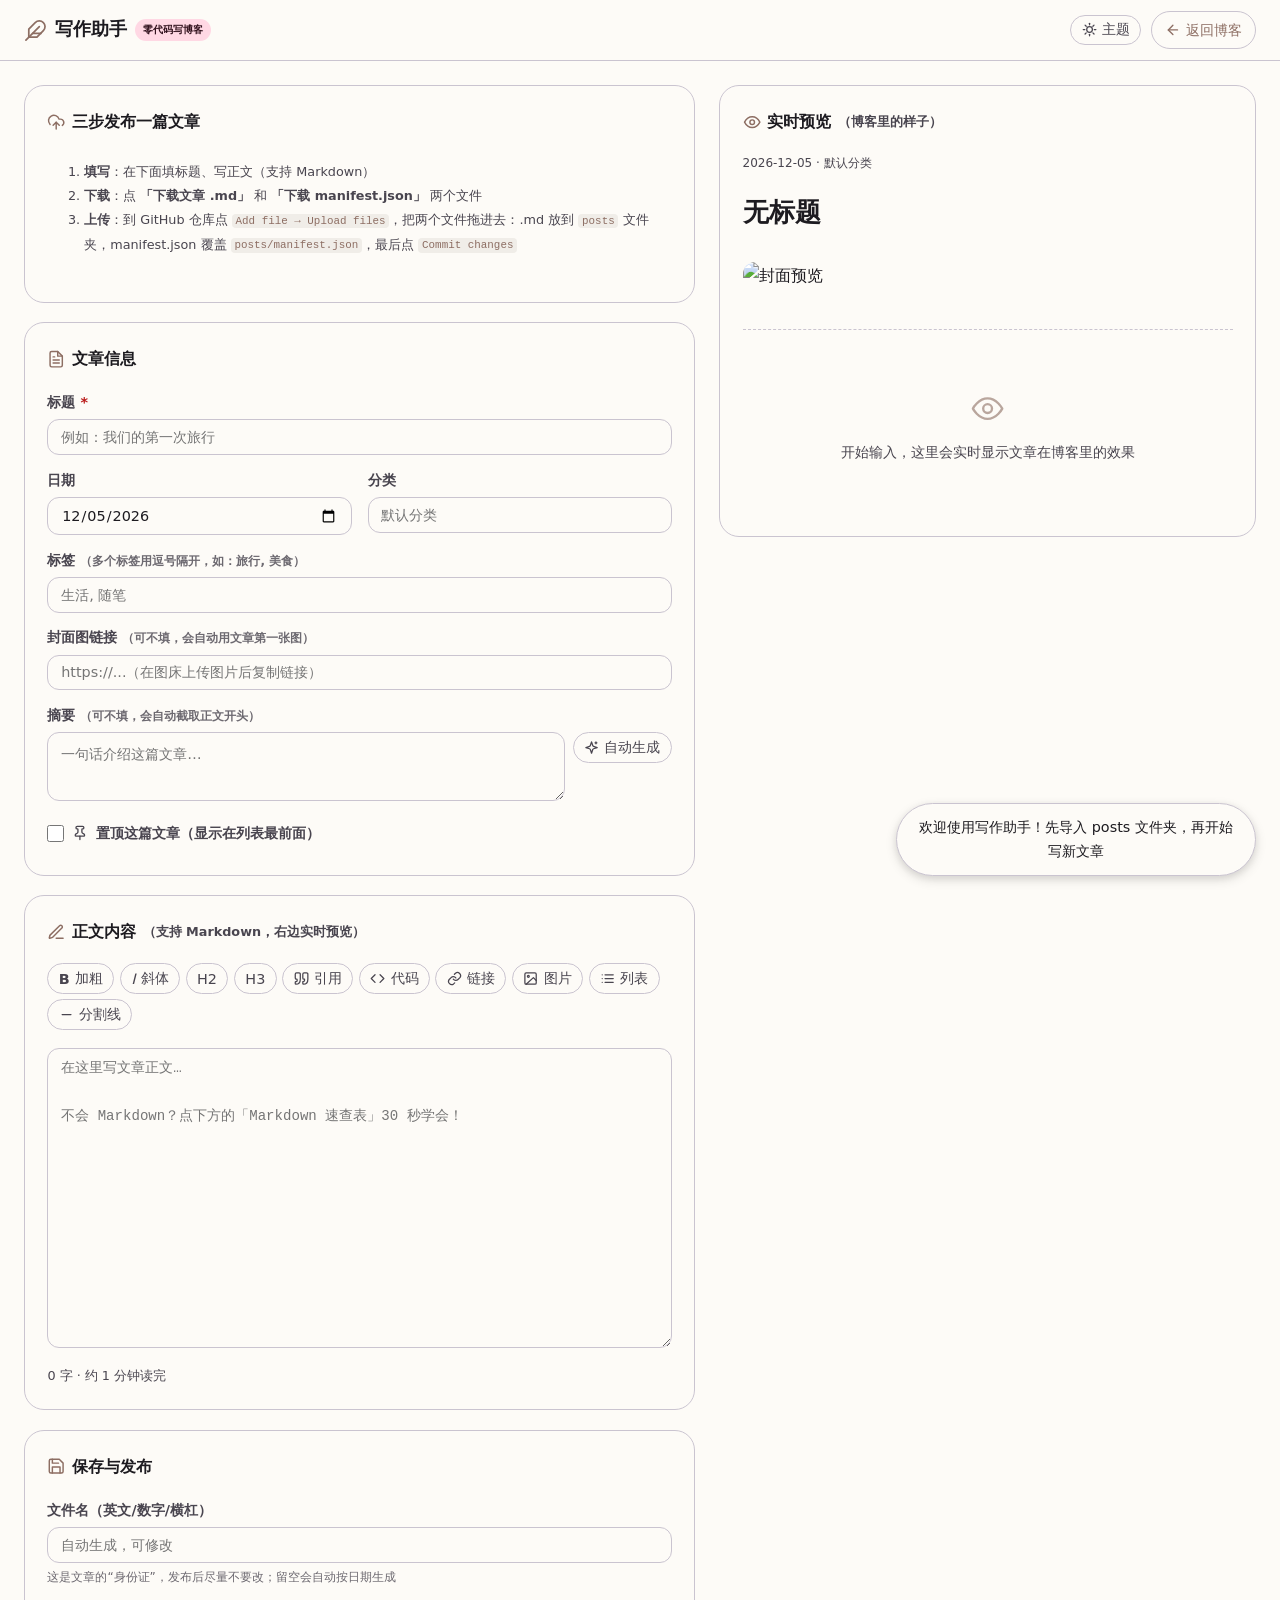
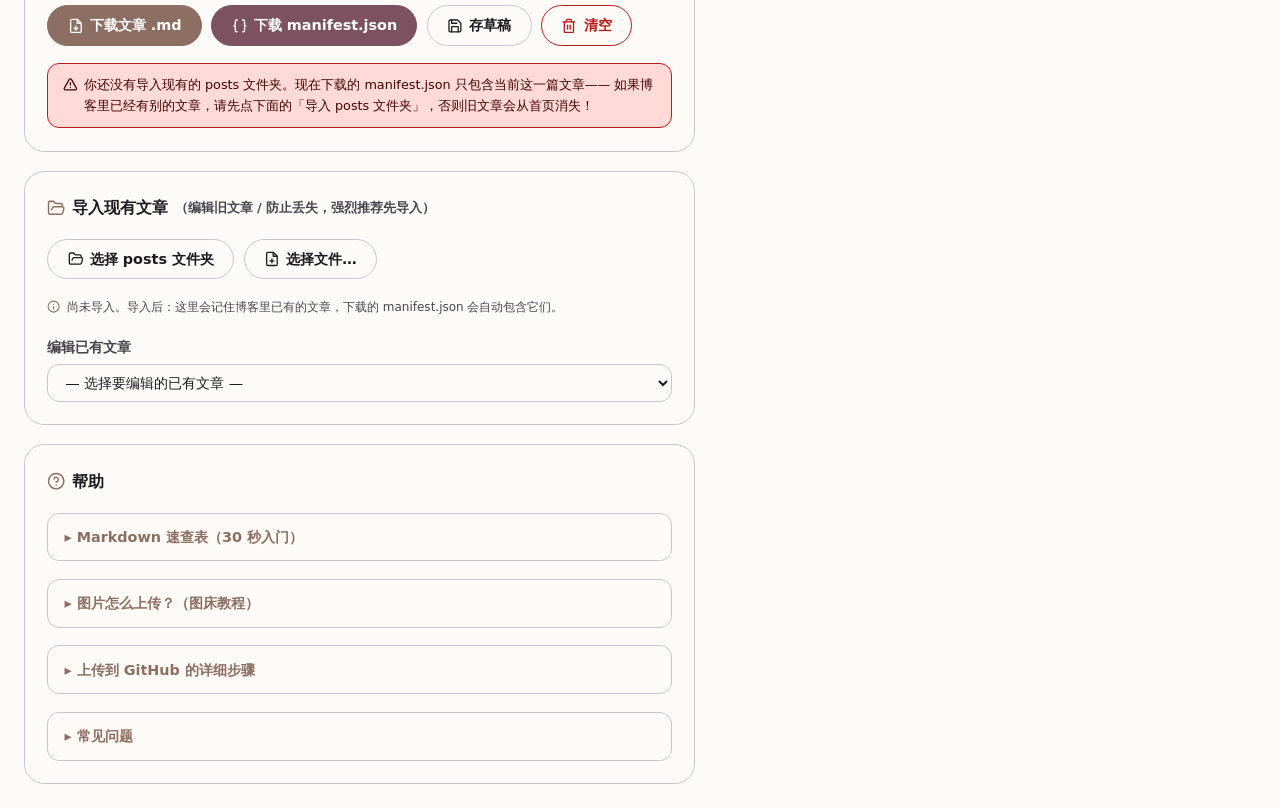
==== editor.html @ f4cc2157 "Revert "Claymorphism UI refactor (黏土拟物风)"" ====
<!DOCTYPE html>
<html lang="zh-CN" data-theme="light">
<head>
    <meta charset="UTF-8">
    <meta name="viewport" content="width=device-width, initial-scale=1.0">
    <title>写作助手 - 让写文章像填表格一样简单</title>
    <meta name="robots" content="noindex">
    <meta name="theme-color" content="#FDFBF7">
    <script>
        // 防止主题闪烁（FOUC）：与 index.html 相同的内联脚本。
        // editor.js 在 DOMContentLoaded 之后才恢复主题，没有这段会先闪一帧亮色。
        // 键名与 assets/js/ui/theme.js、editor.js 使用的 blog-theme 保持一致。
        (function () {
            try {
                var saved = localStorage.getItem('blog-theme');
                var dark = saved === 'dark' ||
                    (saved !== 'light' && window.matchMedia('(prefers-color-scheme: dark)').matches);
                if (dark) {
                    document.documentElement.setAttribute('data-theme', 'dark');
                    var meta = document.querySelector('meta[name="theme-color"]');
                    if (meta) meta.setAttribute('content', '#141218');
                }
            } catch (e) { /* localStorage 不可用时按默认亮色 */ }
        })();
    </script>
    <link rel="stylesheet" href="assets/css/tokens.css">
    <link rel="stylesheet" href="assets/css/base.css">
    <link rel="stylesheet" href="assets/css/editor.css">
</head>
<body>
    <!-- 顶栏 -->
    <header class="editor-header">
        <div class="editor-header-inner">
            <div class="editor-brand">
                <svg class="icon" data-icon="feather"></svg>
                <span>写作助手</span>
                <span class="badge">零代码写博客</span>
            </div>
            <div class="editor-header-actions">
                <button class="md-btn theme-btn" id="themeToggle" type="button" title="切换亮色/暗色主题"
                    aria-label="切换亮色/暗色主题">
                    <svg class="icon sun-icon" data-icon="sun"></svg>
                    <svg class="icon moon-icon" data-icon="moon"></svg>
                    <span>主题</span>
                </button>
                <a class="editor-back-link" href="index.html">
                    <svg class="icon" data-icon="arrow-left"></svg><span>返回博客</span>
                </a>
            </div>
        </div>
    </header>

    <main class="editor-main">
        <!-- 左栏：编辑表单 -->
        <div class="editor-panel-col">
            <!-- 发布三步走 -->
            <div class="editor-panel">
                <div class="panel-title">
                    <svg class="icon" data-icon="upload-cloud"></svg><span>三步发布一篇文章</span>
                </div>
                <div class="help-body">
                    <ol>
                        <li><b>填写</b>：在下面填标题、写正文（支持 Markdown）</li>
                        <li><b>下载</b>：点 <b>「下载文章 .md」</b> 和 <b>「下载 manifest.json」</b> 两个文件</li>
                        <li><b>上传</b>：到 GitHub 仓库点 <code>Add file → Upload files</code>，把两个文件拖进去：.md 放到 <code>posts</code> 文件夹，manifest.json 覆盖 <code>posts/manifest.json</code>，最后点 <code>Commit changes</code></li>
                    </ol>
                </div>
            </div>

            <!-- 基本信息 -->
            <div class="editor-panel">
                <div class="panel-title">
                    <svg class="icon" data-icon="file-text"></svg><span>文章信息</span>
                </div>
                <div class="form-grid">
                    <div class="form-field full">
                        <label for="fTitle">标题 <span class="req">*</span></label>
                        <input class="form-input" id="fTitle" type="text" placeholder="例如：我们的第一次旅行" maxlength="100">
                    </div>
                    <div class="form-field">
                        <label for="fDate">日期</label>
                        <input class="form-input" id="fDate" type="date">
                    </div>
                    <div class="form-field">
                        <label for="fCategory">分类</label>
                        <input class="form-input" id="fCategory" type="text" placeholder="默认分类" maxlength="30">
                    </div>
                    <div class="form-field full">
                        <label for="fTags">标签 <span class="tip">（多个标签用逗号隔开，如：旅行, 美食）</span></label>
                        <input class="form-input" id="fTags" type="text" placeholder="生活, 随笔" maxlength="120">
                    </div>
                    <div class="form-field full">
                        <label for="fCover">封面图链接 <span class="tip">（可不填，会自动用文章第一张图）</span></label>
                        <input class="form-input" id="fCover" type="url" placeholder="https://...（在图床上传图片后复制链接）">
                    </div>
                    <div class="form-field full">
                        <label for="fSummary">摘要 <span class="tip">（可不填，会自动截取正文开头）</span></label>
                        <div style="display:flex;gap:0.5rem;">
                            <textarea class="form-textarea" id="fSummary" rows="2" maxlength="200" placeholder="一句话介绍这篇文章…"></textarea>
                            <button class="md-btn" id="btnGenSummary" type="button" style="align-self:flex-start;white-space:nowrap;">
                                <svg class="icon" data-icon="sparkles"></svg><span>自动生成</span>
                            </button>
                        </div>
                    </div>
                    <div class="form-field full">
                        <label class="form-check">
                            <input type="checkbox" id="fSticky">
                            <svg class="icon" data-icon="pin"></svg>
                            <span>置顶这篇文章（显示在列表最前面）</span>
                        </label>
                    </div>
                </div>
            </div>

            <!-- 正文 -->
            <div class="editor-panel">
                <div class="panel-title">
                    <svg class="icon" data-icon="pen"></svg><span>正文内容</span>
                    <span class="panel-hint">（支持 Markdown，右边实时预览）</span>
                </div>
                <div class="md-toolbar" id="mdToolbar">
                    <button class="md-btn" data-md="bold" type="button" title="加粗"><b>B</b><span>加粗</span></button>
                    <button class="md-btn" data-md="italic" type="button" title="斜体"><i>I</i><span>斜体</span></button>
                    <button class="md-btn" data-md="h2" type="button" title="大标题"><span>H2</span></button>
                    <button class="md-btn" data-md="h3" type="button" title="小标题"><span>H3</span></button>
                    <button class="md-btn" data-md="quote" type="button" title="引用"><svg class="icon" data-icon="quote"></svg><span>引用</span></button>
                    <button class="md-btn" data-md="code" type="button" title="代码块"><svg class="icon" data-icon="code"></svg><span>代码</span></button>
                    <button class="md-btn" data-md="link" type="button" title="插入链接"><svg class="icon" data-icon="link"></svg><span>链接</span></button>
                    <button class="md-btn" data-md="image" type="button" title="插入图片"><svg class="icon" data-icon="image"></svg><span>图片</span></button>
                    <button class="md-btn" data-md="list" type="button" title="列表"><svg class="icon" data-icon="list"></svg><span>列表</span></button>
                    <button class="md-btn" data-md="hr" type="button" title="分割线"><svg class="icon" data-icon="minus"></svg><span>分割线</span></button>
                </div>
                <textarea class="form-textarea content" id="fContent" placeholder="在这里写文章正文…&#10;&#10;不会 Markdown？点下方的「Markdown 速查表」30 秒学会！"></textarea>
                <div class="panel-hint" id="wordCount">0 字 · 约 1 分钟读完</div>
            </div>

            <!-- 文件名与下载 -->
            <div class="editor-panel">
                <div class="panel-title">
                    <svg class="icon" data-icon="save"></svg><span>保存与发布</span>
                </div>
                <div class="form-field">
                    <label for="fSlug">文件名（英文/数字/横杠）</label>
                    <input class="form-input" id="fSlug" type="text" placeholder="自动生成，可修改">
                    <span class="tip">这是文章的“身份证”，发布后尽量不要改；留空会自动按日期生成</span>
                </div>
                <div class="editor-actions">
                    <button class="btn btn-primary" id="btnDownloadMd" type="button">
                        <svg class="icon" data-icon="file-down"></svg><span>下载文章 .md</span>
                    </button>
                    <button class="btn btn-tertiary" id="btnDownloadManifest" type="button">
                        <svg class="icon" data-icon="braces"></svg><span>下载 manifest.json</span>
                    </button>
                    <button class="btn" id="btnSaveDraft" type="button">
                        <svg class="icon" data-icon="save"></svg><span>存草稿</span>
                    </button>
                    <button class="btn btn-danger-ghost" id="btnClear" type="button">
                        <svg class="icon" data-icon="trash"></svg><span>清空</span>
                    </button>
                </div>
                <div class="warn-banner" id="manifestWarn">
                    <svg class="icon" data-icon="alert-triangle"></svg>
                    <span>你还没有导入现有的 posts 文件夹。现在下载的 manifest.json 只包含当前这一篇文章——
                        如果博客里已经有别的文章，请先点下面的「导入 posts 文件夹」，否则旧文章会从首页消失！</span>
                </div>
            </div>

            <!-- 导入现有文章 -->
            <div class="editor-panel">
                <div class="panel-title">
                    <svg class="icon" data-icon="folder-open"></svg><span>导入现有文章</span>
                    <span class="panel-hint">（编辑旧文章 / 防止丢失，强烈推荐先导入）</span>
                </div>
                <div class="import-row">
                    <button class="btn" id="btnImportDir" type="button">
                        <svg class="icon" data-icon="folder-open"></svg><span>选择 posts 文件夹</span>
                    </button>
                    <button class="btn" id="btnImportFiles" type="button">
                        <svg class="icon" data-icon="file-plus"></svg><span>选择文件…</span>
                    </button>
                    <input type="file" id="importDirInput" webkitdirectory multiple hidden>
                    <input type="file" id="importFilesInput" accept=".md,.markdown,.json" multiple hidden>
                </div>
                <div class="import-note" id="importNote">
                    <svg class="icon" data-icon="info"></svg>
                    <span>尚未导入。导入后：这里会记住博客里已有的文章，下载的 manifest.json 会自动包含它们。</span>
                </div>
                <div class="form-field">
                    <label for="existingSelect">编辑已有文章</label>
                    <select class="form-input" id="existingSelect">
                        <option value="">（还没有导入任何文章）</option>
                    </select>
                </div>
            </div>

            <!-- 帮助 -->
            <div class="editor-panel">
                <div class="panel-title">
                    <svg class="icon" data-icon="help-circle"></svg><span>帮助</span>
                </div>
                <details class="help-details">
                    <summary>Markdown 速查表（30 秒入门）</summary>
                    <div class="help-body">
                        <table class="help-table">
                            <tr><th>想要的效果</th><th>就这样写</th></tr>
                            <tr><td><b>加粗</b></td><td><code>**重要的话**</code></td></tr>
                            <tr><td><i>斜体</i></td><td><code>*轻轻的话*</code></td></tr>
                            <tr><td>大标题</td><td><code>## 标题文字</code>（## 后面有空格）</td></tr>
                            <tr><td>小标题</td><td><code>### 小标题文字</code></td></tr>
                            <tr><td>引用/名言</td><td><code>&gt; 引用的文字</code></td></tr>
                            <tr><td>插入图片</td><td><code>![图片描述](图片链接)</code></td></tr>
                            <tr><td>插入链接</td><td><code>[链接文字](网址)</code></td></tr>
                            <tr><td>列表</td><td>每行开头写 <code>- 内容</code></td></tr>
                            <tr><td>分割线</td><td>单独一行写 <code>---</code></td></tr>
                            <tr><td>空一行</td><td>段落之间要空一行，才会分段</td></tr>
                        </table>
                        <p class="help-tip"><svg class="icon" data-icon="info"></svg><span>也可以直接点正文上方的工具栏按钮，自动帮你写好格式。</span></p>
                    </div>
                </details>
                <details class="help-details">
                    <summary>图片怎么上传？（图床教程）</summary>
                    <div class="help-body">
                        <ol>
                            <li>打开免费图床 <a href="https://imgbb.com" target="_blank" rel="noopener">imgbb.com</a>（本博客示例图片就在用）</li>
                            <li>把手机/电脑里的照片拖上去上传</li>
                            <li>上传后点「直接链接 / Direct link」，复制得到的网址</li>
                            <li>在正文里点工具栏「图片」，粘贴这个网址即可</li>
                        </ol>
                        <p class="help-tip"><svg class="icon" data-icon="info"></svg><span>封面图链接同理，粘贴到上方「封面图链接」输入框。</span></p>
                    </div>
                </details>
                <details class="help-details">
                    <summary>上传到 GitHub 的详细步骤</summary>
                    <div class="help-body">
                        <ol>
                            <li>下载好 <code>你的文件名.md</code> 和 <code>manifest.json</code> 两个文件</li>
                            <li>打开你的 GitHub 博客仓库页面</li>
                            <li>点右上角 <code>Add file → Upload files</code></li>
                            <li>把两个文件拖到上传区（.md 和 manifest.json 都要传）</li>
                            <li><b>注意</b>：如果页面上传的是 .md 文件，它会被放到仓库根目录——传完后把文件名输入框里的路径改成 <code>posts/你的文件名.md</code>；manifest.json 改成 <code>posts/manifest.json</code></li>
                            <li>拉到最下面点绿色的 <code>Commit changes</code> 按钮</li>
                            <li>等 1 分钟刷新博客，新文章就出现啦</li>
                        </ol>
                        <p class="help-tip"><svg class="icon" data-icon="info"></svg><span>更省事的办法：用 GitHub 桌面版 / 网页端进入 posts 文件夹后再点 Upload files，就不用改路径。</span></p>
                    </div>
                </details>
                <details class="help-details">
                    <summary>常见问题</summary>
                    <div class="help-body">
                        <ul>
                            <li><b>文章没出现在博客上？</b>确认 .md 和 manifest.json 都上传到了 posts 文件夹，且 manifest.json 里有这篇文章的条目（slug 和文件名一致）。</li>
                            <li><b>图片不显示？</b>检查图片链接是否能直接在浏览器打开；有些图床会防盗链，换 imgbb 等图床试试。</li>
                            <li><b>日期显示不对？</b>日期格式请用 <code>2026-05-19</code>（年-月-日）。</li>
                            <li><b>想把草稿换台电脑写？</b>草稿存在浏览器本地，换电脑前先下载 .md 备份，或重新导入编辑。</li>
                        </ul>
                    </div>
                </details>
            </div>
        </div>

        <!-- 右栏：实时预览 -->
        <div class="editor-panel-col">
            <div class="editor-panel preview-panel">
                <div class="panel-title">
                    <svg class="icon" data-icon="eye"></svg><span>实时预览</span>
                    <span class="panel-hint">（博客里的样子）</span>
                </div>
                <div class="preview-meta" id="previewMeta"></div>
                <div class="preview-title" id="previewTitle">（文章标题）</div>
                <img class="preview-cover" id="previewCover" alt="封面预览" hidden>
                <div class="preview-content" id="previewContent">
                    <div class="preview-empty">
                        <svg class="icon" data-icon="eye"></svg>开始输入，这里会实时显示文章在博客里的效果
                    </div>
                </div>
            </div>
        </div>
    </main>

    <div class="toast-container" id="toastContainer"></div>

    <!-- 本地依赖（离线可用） -->
    <script src="assets/vendor/marked.min.js"></script>
    <script src="assets/vendor/purify.min.js"></script>
    <script src="assets/js/utils/dom.js" defer></script>
    <script src="assets/js/utils/format.js" defer></script>
    <!-- 图标（与阅读页共用同一套内联 SVG，替代 emoji） -->
    <script src="assets/js/ui/icons.js" defer></script>
    <script src="assets/js/core/frontmatter.js" defer></script>
    <script src="assets/js/core/markdown.js" defer></script>
    <script src="assets/js/editor.js" defer></script>
</body>
</html>
---- assets/css/tokens.css ----
/* ================================================================
   设计令牌 (Design Tokens) — Material 3 风格
   修改这里的变量即可全站换肤
   ================================================================ */
:root {
    /* ----- 颜色 (亮色) ----- */
    --md-sys-color-primary: #8D6E63;
    --md-sys-color-on-primary: #FFFFFF;
    --md-sys-color-primary-container: #F5E6D3;
    --md-sys-color-on-primary-container: #3E2C23;

    --md-sys-color-secondary: #6D5D4E;
    --md-sys-color-on-secondary: #FFFFFF;
    --md-sys-color-secondary-container: #E8DED3;
    --md-sys-color-on-secondary-container: #241A12;

    --md-sys-color-tertiary: #7D5260;
    --md-sys-color-on-tertiary: #FFFFFF;
    --md-sys-color-tertiary-container: #FFD8E4;
    --md-sys-color-on-tertiary-container: #31111D;

    --md-sys-color-error: #BA1A1A;
    --md-sys-color-on-error: #FFFFFF;
    --md-sys-color-error-container: #FFDAD6;
    --md-sys-color-on-error-container: #410002;

    --md-sys-color-surface: #FDFBF7;
    --md-sys-color-on-surface: #1D1B20;
    --md-sys-color-surface-variant: #F0EDE8;
    --md-sys-color-on-surface-variant: #49454F;
    --md-sys-color-surface-container: #F0EDE8;
    --md-sys-color-surface-container-high: #FDFBF7;

    --md-sys-color-outline: #79747E;
    --md-sys-color-outline-variant: #CAC4D0;
    --md-sys-color-shadow: #000000;

    /* ----- 形状 (Shape) ----- */
    --md-sys-shape-corner-small: 4px;
    --md-sys-shape-corner-medium: 12px;
    --md-sys-shape-corner-large: 20px;
    --md-sys-shape-corner-extra-large: 28px;
    --md-sys-shape-corner-full: 9999px;

    /* ----- 排版 (Typography) ----- */
    --md-sys-typescale-display-large: 3.5rem;
    --md-sys-typescale-display-medium: 2.8rem;
    --md-sys-typescale-display-small: 2.2rem;

    --md-sys-typescale-headline-large: 2.0rem;
    --md-sys-typescale-headline-medium: 1.6rem;
    --md-sys-typescale-headline-small: 1.25rem;

    --md-sys-typescale-title-large: 1.15rem;
    --md-sys-typescale-title-medium: 1.0rem;
    --md-sys-typescale-title-small: 0.9rem;

    --md-sys-typescale-body-large: 1.0rem;
    --md-sys-typescale-body-medium: 0.9rem;
    --md-sys-typescale-body-small: 0.8rem;

    --md-sys-typescale-label-large: 0.9rem;
    --md-sys-typescale-label-medium: 0.75rem;
    --md-sys-typescale-label-small: 0.65rem;

    /* ----- 间距 (Spacing) ----- */
    --md-space-1: 4px;
    --md-space-2: 8px;
    --md-space-3: 12px;
    --md-space-4: 16px;
    --md-space-5: 20px;
    --md-space-6: 24px;
    --md-space-7: 32px;
    --md-space-8: 40px;

    /* ----- 阴影 (Elevation) ----- */
    --md-sys-elevation-0: none;
    --md-sys-elevation-1: 0 1px 3px 0 rgba(0, 0, 0, 0.12), 0 1px 1px 0 rgba(0, 0, 0, 0.08);
    --md-sys-elevation-2: 0 2px 6px 0 rgba(0, 0, 0, 0.12), 0 1px 4px 0 rgba(0, 0, 0, 0.08);
    --md-sys-elevation-3: 0 4px 12px 0 rgba(0, 0, 0, 0.12), 0 2px 8px 0 rgba(0, 0, 0, 0.08);
    --md-sys-elevation-4: 0 8px 24px 0 rgba(0, 0, 0, 0.12), 0 4px 16px 0 rgba(0, 0, 0, 0.08);

    /* ----- 字体 (Fonts) ----- */
    --md-sys-font-family: 'Inter', 'Segoe UI', 'PingFang SC', 'Microsoft YaHei', system-ui, -apple-system, sans-serif;
    --md-sys-font-family-serif: 'Georgia', 'Noto Serif SC', 'STSong', 'Songti SC', serif;
    --md-sys-font-family-mono: 'JetBrains Mono', 'Fira Code', 'SF Mono', 'Cascadia Code', 'Consolas', monospace;

    /* ----- 过渡 (Transitions) ----- */
    --md-sys-transition-short: 0.15s cubic-bezier(0.4, 0, 0.2, 1);
    --md-sys-transition-medium: 0.3s cubic-bezier(0.4, 0, 0.2, 1);
    --md-sys-transition-long: 0.5s cubic-bezier(0.4, 0, 0.2, 1);
    --md-sys-transition-spring: 0.45s cubic-bezier(0.22, 0.61, 0.36, 1);

    /* ----- 布局 ----- */
    --header-height: 64px;
    --content-max-width: 1280px;
}

/* ================================================================
   暗色主题 (Dark Theme)
   ================================================================ */
[data-theme="dark"] {
    --md-sys-color-primary: #D4A77C;
    --md-sys-color-on-primary: #3E2C23;
    --md-sys-color-primary-container: #5A4237;
    --md-sys-color-on-primary-container: #FCE4EC;

    --md-sys-color-secondary: #CCC2DC;
    --md-sys-color-on-secondary: #332D41;
    --md-sys-color-secondary-container: #4A4458;
    --md-sys-color-on-secondary-container: #E8DEF8;

    --md-sys-color-surface: #141218;
    --md-sys-color-on-surface: #E6E0E9;
    --md-sys-color-surface-variant: #49454F;
    --md-sys-color-on-surface-variant: #CAC4D0;
    --md-sys-color-surface-container: #211F26;
    --md-sys-color-surface-container-high: #2B2933;

    --md-sys-color-outline: #938F99;
    --md-sys-color-outline-variant: #49454F;
}
---- assets/css/base.css ----
/* ================================================================
   全局基础样式 (Global Base)
   ================================================================ */
*,
*::before,
*::after {
    box-sizing: border-box;
    margin: 0;
    padding: 0;
}

html {
    scroll-behavior: smooth;
    font-size: 16px;
    -webkit-font-smoothing: antialiased;
    -moz-osx-font-smoothing: grayscale;
    text-rendering: optimizeLegibility;
}

body {
    font-family: var(--md-sys-font-family);
    background: var(--md-sys-color-surface);
    color: var(--md-sys-color-on-surface);
    line-height: 1.7;
    min-height: 100vh;
    /* 移动端浏览器地址栏收起/弹出时 100vh 会"超高"，dvh 跟随动态视口，
       避免 底部内容被工具栏遮住 / 出现多余滚动条。不支持 dvh 的旧浏览器
       会沿用上面那行 100vh。 */
    min-height: 100dvh;
    display: flex;
    flex-direction: column;
    transition: background var(--md-sys-transition-medium), color var(--md-sys-transition-medium);
    overflow-x: hidden;
}

/* 移动端抽屉/灯箱打开时锁定底层页面滚动。
   只有 overflow:hidden 在 iOS Safari 上锁不住，所以要配合 position: fixed
   （滚动位置的保存/恢复由 sidebar.js 完成）。 */
body.scroll-locked {
    position: fixed;
    left: 0;
    right: 0;
    width: 100%;
    overflow: hidden;
    overscroll-behavior: none;
}

::-webkit-scrollbar {
    width: 7px;
    height: 7px;
}
::-webkit-scrollbar-track {
    background: var(--md-sys-color-surface-variant);
    border-radius: 10px;
}
::-webkit-scrollbar-thumb {
    background: var(--md-sys-color-outline);
    border-radius: 10px;
}
::-webkit-scrollbar-thumb:hover {
    background: var(--md-sys-color-on-surface-variant);
}

::selection {
    background: var(--md-sys-color-primary-container);
    color: var(--md-sys-color-on-primary-container);
}

/* 键盘可访问性：聚焦可见轮廓 */
:focus-visible {
    outline: 2px solid var(--md-sys-color-primary);
    outline-offset: 2px;
    border-radius: var(--md-sys-shape-corner-small);
}

/* ================================================================
   图标 (Icon) — 全站统一的内联 SVG
   路径由 assets/js/ui/icons.js 提供，这里只管尺寸与描边，
   颜色一律跟随 currentColor，所以亮/暗主题自动适配。
   ================================================================ */
.icon,
svg[data-icon] {
    width: 1.1em;
    height: 1.1em;
    flex: none;
    display: inline-block;
    vertical-align: -0.18em;
    fill: none;
    stroke: currentColor;
    stroke-width: 2;
    stroke-linecap: round;
    stroke-linejoin: round;
}

/* 无脚本提示 */
.nojs-tip {
    text-align: center;
    padding: 3rem 1rem;
    color: var(--md-sys-color-on-surface-variant);
}
.nojs-tip .icon {
    width: 2.2rem;
    height: 2.2rem;
    display: block;
    margin: 0 auto 0.8rem;
    color: var(--md-sys-color-primary);
    stroke-width: 1.6;
}

/* ================================================================
   页脚 (Footer)
   ================================================================ */
.site-footer {
    margin-top: auto;
    padding: 1.6rem 1rem 2rem;
    text-align: center;
    color: var(--md-sys-color-on-surface-variant);
    font-size: var(--md-sys-typescale-body-small);
    border-top: 1px solid var(--md-sys-color-outline-variant);
}
.site-footer .footer-line {
    display: flex;
    align-items: center;
    justify-content: center;
    flex-wrap: wrap;
    gap: 0.5rem;
}
.site-footer a {
    color: var(--md-sys-color-primary);
    text-decoration: none;
    transition: color var(--md-sys-transition-short);
    /* 链接里可能带图标（如页脚的"写文章"入口） */
    display: inline-flex;
    align-items: center;
    gap: 0.3rem;
}
.site-footer a:hover {
    text-decoration: underline;
    text-underline-offset: 3px;
}
/* 页脚口号整句走 i18n，这里只给整句一点弱化色 */
.site-footer [data-i18n="site.slogan"] {
    color: var(--md-sys-color-tertiary);
}
---- assets/css/editor.css ----
/* ================================================================
   写作助手 (editor.html) 专用样式
   ================================================================ */
.editor-header {
    position: sticky;
    top: 0;
    z-index: 100;
    background: var(--md-sys-color-surface);
    border-bottom: 1px solid var(--md-sys-color-outline-variant);
    padding: 0 1.5rem;
}
.editor-header-inner {
    max-width: 1440px;
    margin: 0 auto;
    height: 60px;
    display: flex;
    align-items: center;
    justify-content: space-between;
    gap: 1rem;
}
.editor-brand {
    display: flex;
    align-items: center;
    gap: 0.5rem;
    font-family: var(--md-sys-font-family-serif);
    font-weight: 700;
    font-size: 1.15rem;
    color: var(--md-sys-color-on-surface);
    white-space: nowrap;
}
.editor-brand > .icon {
    width: 1.25em;
    height: 1.25em;
    color: var(--md-sys-color-primary);
    stroke-width: 1.8;
}
.editor-brand .badge {
    font-size: 0.65rem;
    font-family: var(--md-sys-font-family);
    padding: 0.15rem 0.5rem;
    border-radius: var(--md-sys-shape-corner-full);
    background: var(--md-sys-color-tertiary-container);
    color: var(--md-sys-color-on-tertiary-container);
    font-weight: 600;
}
.editor-header-actions {
    display: flex;
    align-items: center;
    gap: 0.6rem;
    flex-wrap: wrap;
}
.editor-back-link {
    display: inline-flex;
    align-items: center;
    gap: 0.35rem;
    font-size: var(--md-sys-typescale-body-medium);
    color: var(--md-sys-color-primary);
    text-decoration: none;
    padding: 0.35rem 0.8rem;
    border-radius: var(--md-sys-shape-corner-full);
    border: 1px solid var(--md-sys-color-outline-variant);
    transition: all var(--md-sys-transition-short);
    white-space: nowrap;
}
.editor-back-link:hover {
    background: var(--md-sys-color-primary-container);
    border-color: var(--md-sys-color-primary);
}

.editor-main {
    max-width: 1440px;
    margin: 0 auto;
    padding: 1.5rem;
    display: grid;
    grid-template-columns: minmax(380px, 5fr) minmax(320px, 4fr);
    gap: 1.5rem;
    align-items: start;
}

.editor-panel {
    background: var(--md-sys-color-surface-container-high);
    border: 1px solid var(--md-sys-color-outline-variant);
    border-radius: var(--md-sys-shape-corner-large);
    padding: 1.4rem;
    display: flex;
    flex-direction: column;
    gap: 1.1rem;
}
.editor-panel-col {
    position: sticky;
    top: 76px;
    display: flex;
    flex-direction: column;
    gap: 1.2rem;
    min-width: 0;
}
.panel-title {
    font-size: var(--md-sys-typescale-title-medium);
    font-weight: 650;
    color: var(--md-sys-color-on-surface);
    display: flex;
    align-items: center;
    gap: 0.4rem;
}
.panel-title > .icon {
    width: 1.15em;
    height: 1.15em;
    color: var(--md-sys-color-primary);
    stroke-width: 1.9;
}
.panel-hint {
    font-size: var(--md-sys-typescale-body-small);
    color: var(--md-sys-color-on-surface-variant);
}

.form-grid {
    display: grid;
    grid-template-columns: 1fr 1fr;
    gap: 0.8rem 1rem;
}
.form-field {
    display: flex;
    flex-direction: column;
    gap: 0.3rem;
    min-width: 0;
}
.form-field.full {
    grid-column: 1 / -1;
}
.form-field label {
    font-size: var(--md-sys-typescale-label-large);
    font-weight: 600;
    color: var(--md-sys-color-on-surface-variant);
}
.form-field label .req {
    color: var(--md-sys-color-error);
}
.form-field .tip {
    font-size: var(--md-sys-typescale-label-medium);
    color: var(--md-sys-color-on-surface-variant);
    opacity: 0.8;
}
.form-input,
.form-textarea {
    width: 100%;
    border: 1px solid var(--md-sys-color-outline-variant);
    border-radius: var(--md-sys-shape-corner-medium);
    background: var(--md-sys-color-surface);
    color: var(--md-sys-color-on-surface);
    font-family: var(--md-sys-font-family);
    font-size: var(--md-sys-typescale-body-medium);
    padding: 0.55rem 0.8rem;
    transition: all var(--md-sys-transition-short);
    outline: none;
}
.form-input:focus,
.form-textarea:focus {
    border-color: var(--md-sys-color-primary);
    box-shadow: 0 0 0 3px var(--md-sys-color-primary-container);
}
.form-textarea {
    resize: vertical;
    line-height: 1.7;
}
.form-textarea.content {
    min-height: 300px;
    font-family: var(--md-sys-font-family-mono);
    font-size: 0.88rem;
}
.form-check {
    display: flex;
    align-items: center;
    gap: 0.5rem;
    font-size: var(--md-sys-typescale-body-medium);
    color: var(--md-sys-color-on-surface);
    cursor: pointer;
    user-select: none;
    padding: 0.45rem 0;
}
.form-check input {
    width: 17px;
    height: 17px;
    accent-color: var(--md-sys-color-primary);
    cursor: pointer;
}
.form-check .icon {
    color: var(--md-sys-color-on-surface-variant);
}

/* Markdown 工具栏 */
.md-toolbar {
    display: flex;
    flex-wrap: wrap;
    gap: 0.35rem;
}
.md-btn {
    display: inline-flex;
    align-items: center;
    gap: 0.32rem;
    font-size: var(--md-sys-typescale-label-large);
    padding: 0.3rem 0.65rem;
    border-radius: var(--md-sys-shape-corner-full);
    border: 1px solid var(--md-sys-color-outline-variant);
    background: var(--md-sys-color-surface);
    color: var(--md-sys-color-on-surface-variant);
    cursor: pointer;
    font-family: var(--md-sys-font-family);
    transition: all var(--md-sys-transition-short);
    user-select: none;
}
.md-btn:hover {
    border-color: var(--md-sys-color-primary);
    color: var(--md-sys-color-primary);
    background: var(--md-sys-color-primary-container);
}
.md-btn .icon {
    width: 1.05em;
    height: 1.05em;
}

/* 顶栏主题按钮：亮色显示太阳、暗色显示月亮（与阅读页一致） */
.theme-btn .moon-icon { display: none; }
[data-theme="dark"] .theme-btn .sun-icon { display: none; }
[data-theme="dark"] .theme-btn .moon-icon { display: inline-block; }

/* 主按钮区 */
.editor-actions {
    display: flex;
    flex-wrap: wrap;
    gap: 0.6rem;
}
.btn {
    display: inline-flex;
    align-items: center;
    gap: 0.4rem;
    font-size: var(--md-sys-typescale-body-medium);
    font-family: var(--md-sys-font-family);
    font-weight: 600;
    padding: 0.6rem 1.2rem;
    border-radius: var(--md-sys-shape-corner-full);
    border: 1px solid var(--md-sys-color-outline-variant);
    background: var(--md-sys-color-surface);
    color: var(--md-sys-color-on-surface);
    cursor: pointer;
    text-decoration: none;
    transition: all var(--md-sys-transition-short);
    user-select: none;
}
.btn:hover {
    transform: translateY(-1px);
    box-shadow: var(--md-sys-elevation-2);
}
.btn-primary {
    background: var(--md-sys-color-primary);
    border-color: var(--md-sys-color-primary);
    color: var(--md-sys-color-on-primary);
}
.btn-primary:hover {
    filter: brightness(1.05);
}
.btn-tertiary {
    background: var(--md-sys-color-tertiary);
    border-color: var(--md-sys-color-tertiary);
    color: var(--md-sys-color-on-tertiary);
}
.btn-danger-ghost {
    color: var(--md-sys-color-error);
    border-color: var(--md-sys-color-error);
    background: transparent;
}
.btn-danger-ghost:hover {
    background: var(--md-sys-color-error-container);
}
.btn[disabled] {
    opacity: 0.5;
    pointer-events: none;
}

/* 导入 */
.import-row {
    display: flex;
    flex-wrap: wrap;
    gap: 0.6rem;
    align-items: center;
}
.import-note {
    display: flex;
    align-items: flex-start;
    gap: 0.4rem;
    font-size: var(--md-sys-typescale-label-medium);
    color: var(--md-sys-color-on-surface-variant);
}
.import-note > .icon {
    width: 1.1em;
    height: 1.1em;
    margin-top: 0.25em;
    color: var(--md-sys-color-primary);
}
#existingSelect {
    max-width: 100%;
}
.warn-banner {
    display: none;
    gap: 0.4rem;
    align-items: flex-start;
    background: var(--md-sys-color-error-container);
    color: var(--md-sys-color-on-error-container);
    border: 1px solid var(--md-sys-color-error);
    border-radius: var(--md-sys-shape-corner-medium);
    padding: 0.7rem 0.9rem;
    font-size: var(--md-sys-typescale-body-small);
    line-height: 1.6;
}
.warn-banner.visible {
    display: flex;
}
.warn-banner > .icon {
    width: 1.15em;
    height: 1.15em;
    margin-top: 0.15em;
}

/* 已有文章列表 */
#existingSelect.form-input {
    appearance: auto;
}

/* 预览 */
.preview-panel {
    min-height: 400px;
    max-height: calc(100vh - 100px);
    /* dvh：移动端地址栏弹出时不再遮挡面板底部 */
    max-height: calc(100dvh - 100px);
    overflow-y: auto;
    /* 预览滚到底不再带动页面滚动 */
    overscroll-behavior: contain;
}
.preview-meta {
    font-size: var(--md-sys-typescale-label-medium);
    color: var(--md-sys-color-on-surface-variant);
    display: flex;
    flex-wrap: wrap;
    gap: 0.5rem;
    align-items: center;
}
.preview-title {
    font-family: var(--md-sys-font-family-serif);
    font-size: var(--md-sys-typescale-headline-medium);
    font-weight: 700;
    color: var(--md-sys-color-on-surface);
    word-break: break-word;
}
.preview-cover {
    max-width: 100%;
    max-height: 260px;
    border-radius: var(--md-sys-shape-corner-medium);
    margin: 0.6rem 0;
    display: block;
}
.preview-content {
    font-size: var(--md-sys-typescale-body-medium);
    line-height: 1.85;
    color: var(--md-sys-color-on-surface);
    word-break: break-word;
    margin-top: 0.8rem;
    border-top: 1px dashed var(--md-sys-color-outline-variant);
    padding-top: 0.8rem;
}
.preview-content h1,
.preview-content h2,
.preview-content h3 { margin: 1.2rem 0 0.6rem; line-height: 1.3; }
.preview-content h1 { font-size: 1.4rem; }
.preview-content h2 { font-size: 1.2rem; }
.preview-content h3 { font-size: 1.05rem; }
.preview-content p { margin-bottom: 0.8rem; }
.preview-content img {
    max-width: 100%;
    border-radius: var(--md-sys-shape-corner-medium);
    margin: 0.6rem 0;
}
/* 嵌入视频预览：与文章页一致，等比缩放不撑破面板 */
.preview-content iframe,
.preview-content video {
    display: block;
    max-width: 100%;
    width: 100%;
    aspect-ratio: 16 / 9;
    height: auto;
    border: 0;
    border-radius: var(--md-sys-shape-corner-medium);
    margin: 0.6rem 0;
    background: var(--md-sys-color-surface-variant);
}
.preview-content code,
.preview-content a {
    overflow-wrap: anywhere;
}
/* 任务列表复选框 */
.preview-content li input[type="checkbox"] {
    margin: 0 0.4em 0 -1.3em;
    vertical-align: middle;
    accent-color: var(--md-sys-color-primary);
}
.preview-content li:has(> input[type="checkbox"]) {
    list-style: none;
}
.preview-content blockquote {
    border-left: 3px solid var(--md-sys-color-primary);
    background: var(--md-sys-color-surface-variant);
    padding: 0.6rem 1rem;
    margin: 0.8rem 0;
    border-radius: 0 var(--md-sys-shape-corner-small) var(--md-sys-shape-corner-small) 0;
    color: var(--md-sys-color-on-surface-variant);
}
.preview-content code {
    font-family: var(--md-sys-font-family-mono);
    font-size: 0.85em;
    background: var(--md-sys-color-surface-variant);
    padding: 0.1em 0.35em;
    border-radius: 4px;
    color: var(--md-sys-color-primary);
}
.preview-content pre {
    background: var(--md-sys-color-surface-variant);
    border: 1px solid var(--md-sys-color-outline-variant);
    border-radius: var(--md-sys-shape-corner-medium);
    padding: 0.9rem 1.1rem;
    overflow-x: auto;
    font-size: 0.85rem;
    margin: 0.8rem 0;
}
.preview-content pre code { background: none; padding: 0; color: inherit; }
/* 宽表格在面板内横向滚动，而不是把整栏撑宽 */
.preview-content table {
    border-collapse: collapse;
    margin: 0.8rem 0;
    display: block;
    overflow-x: auto;
    max-width: 100%;
}
.preview-content th, .preview-content td {
    border: 1px solid var(--md-sys-color-outline-variant);
    padding: 0.4rem 0.7rem;
}
.preview-content ul, .preview-content ol { padding-left: 1.4rem; margin: 0.6rem 0; }
.preview-empty {
    color: var(--md-sys-color-on-surface-variant);
    text-align: center;
    padding: 3rem 1rem;
    font-size: var(--md-sys-typescale-body-medium);
}
.preview-empty .icon {
    display: block;
    width: 2.2rem;
    height: 2.2rem;
    margin: 0 auto 0.8rem;
    color: var(--md-sys-color-primary);
    opacity: 0.6;
    stroke-width: 1.6;
}

/* 帮助折叠面板 */
.help-details {
    border: 1px solid var(--md-sys-color-outline-variant);
    border-radius: var(--md-sys-shape-corner-medium);
    background: var(--md-sys-color-surface);
    overflow: hidden;
}
.help-details summary {
    cursor: pointer;
    padding: 0.7rem 1rem;
    font-size: var(--md-sys-typescale-body-medium);
    font-weight: 600;
    color: var(--md-sys-color-primary);
    user-select: none;
    list-style: none;
}
.help-details summary::before {
    content: '▸ ';
}
.help-details[open] summary::before {
    content: '▾ ';
}
.help-body {
    padding: 0 1rem 1rem;
    font-size: var(--md-sys-typescale-body-small);
    color: var(--md-sys-color-on-surface-variant);
    line-height: 1.9;
}
.help-body ol,
.help-body ul {
    padding-left: 1.3rem;
    margin: 0.4rem 0;
}
.help-body a {
    color: var(--md-sys-color-primary);
}
.help-tip {
    display: flex;
    align-items: flex-start;
    gap: 0.4rem;
    margin-top: 0.6rem;
    color: var(--md-sys-color-on-surface-variant);
}
.help-tip > .icon {
    width: 1.1em;
    height: 1.1em;
    margin-top: 0.35em;
    color: var(--md-sys-color-primary);
}
.help-body code {
    font-family: var(--md-sys-font-family-mono);
    font-size: 0.85em;
    background: var(--md-sys-color-surface-variant);
    padding: 0.1em 0.35em;
    border-radius: 4px;
    color: var(--md-sys-color-primary);
}
.help-table {
    width: 100%;
    border-collapse: collapse;
    margin: 0.4rem 0;
}
.help-table th,
.help-table td {
    border: 1px solid var(--md-sys-color-outline-variant);
    padding: 0.3rem 0.55rem;
    text-align: left;
    font-size: 0.78rem;
}
.help-table code {
    background: var(--md-sys-color-surface-variant);
    padding: 0.05em 0.3em;
    border-radius: 4px;
    color: var(--md-sys-color-primary);
    font-family: var(--md-sys-font-family-mono);
}

/* Toast 复用博客样式（z-index 与 components.css 保持一致，压过所有浮层） */
.toast-container {
    position: fixed;
    bottom: 1.5rem;
    right: 1.5rem;
    z-index: 10100;
    display: flex;
    flex-direction: column;
    gap: 0.6rem;
    pointer-events: none;
}
.toast {
    pointer-events: auto;
    padding: 0.7rem 1.2rem;
    border-radius: var(--md-sys-shape-corner-full);
    background: var(--md-sys-color-surface-container-high);
    border: 1px solid var(--md-sys-color-outline-variant);
    color: var(--md-sys-color-on-surface);
    font-size: var(--md-sys-typescale-body-medium);
    box-shadow: var(--md-sys-elevation-3);
    animation: toastIn 0.4s cubic-bezier(0.22, 0.61, 0.36, 1);
    max-width: 360px;
    text-align: center;
}
.toast.toast-error {
    background: var(--md-sys-color-error-container);
    color: var(--md-sys-color-on-error-container);
    border-color: var(--md-sys-color-error);
}
.toast.toast-success {
    background: var(--md-sys-color-primary-container);
    color: var(--md-sys-color-on-primary-container);
    border-color: var(--md-sys-color-primary);
}
.toast.toast-out {
    animation: toastOut 0.35s cubic-bezier(0.4, 0, 0.2, 1) forwards;
}
@keyframes toastIn {
    from { opacity: 0; transform: translateY(20px) scale(0.9); }
    to   { opacity: 1; transform: translateY(0) scale(1); }
}
@keyframes toastOut {
    from { opacity: 1; transform: translateY(0) scale(1); }
    to   { opacity: 0; transform: translateY(-10px) scale(0.9); }
}

@media (max-width: 1024px) {
    .editor-main {
        grid-template-columns: 1fr;
    }
    .editor-panel-col {
        position: static;
    }
    .preview-panel {
        max-height: 70vh;
        max-height: 70dvh;
        min-height: 300px;
    }
}
@media (max-width: 560px) {
    .form-grid {
        grid-template-columns: 1fr;
    }
    .editor-header-inner {
        height: auto;
        padding: 0.6rem 0;
        flex-wrap: wrap;
    }
    .editor-main {
        padding: 0.8rem;
    }
}
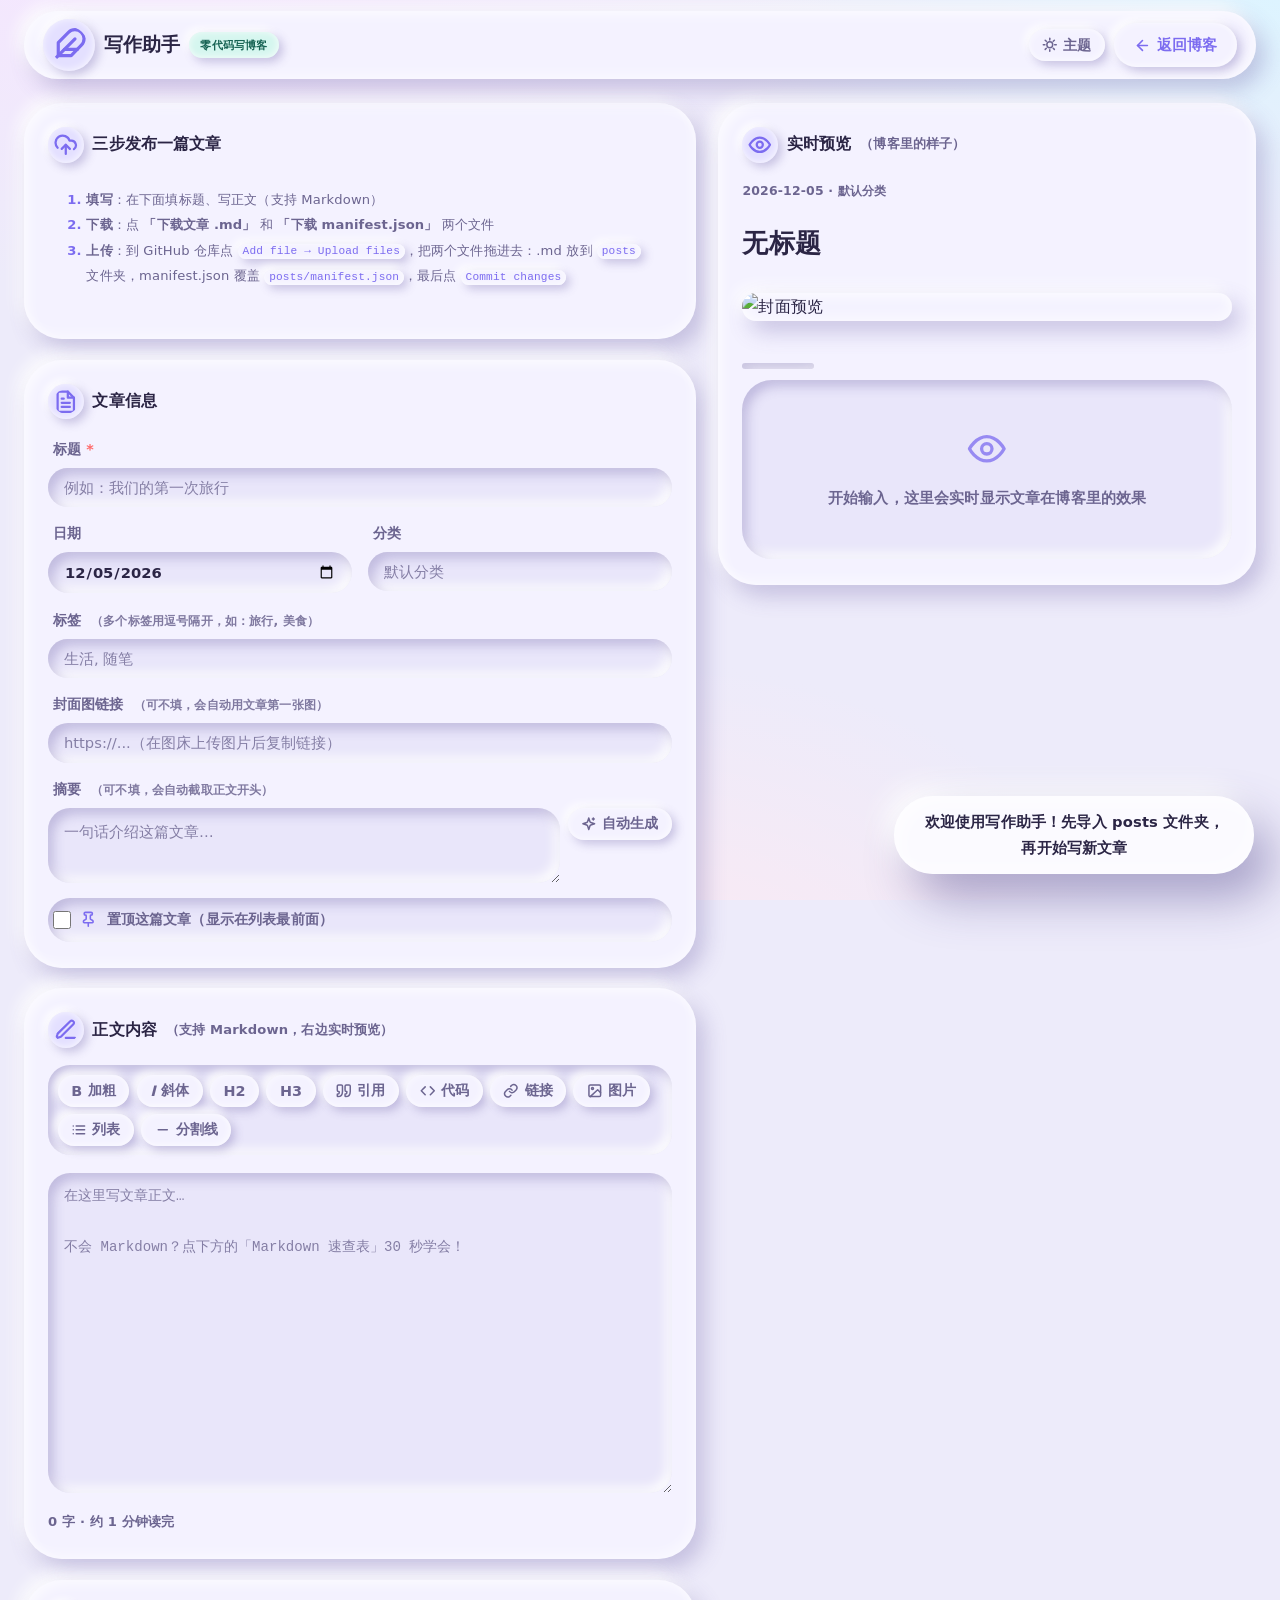
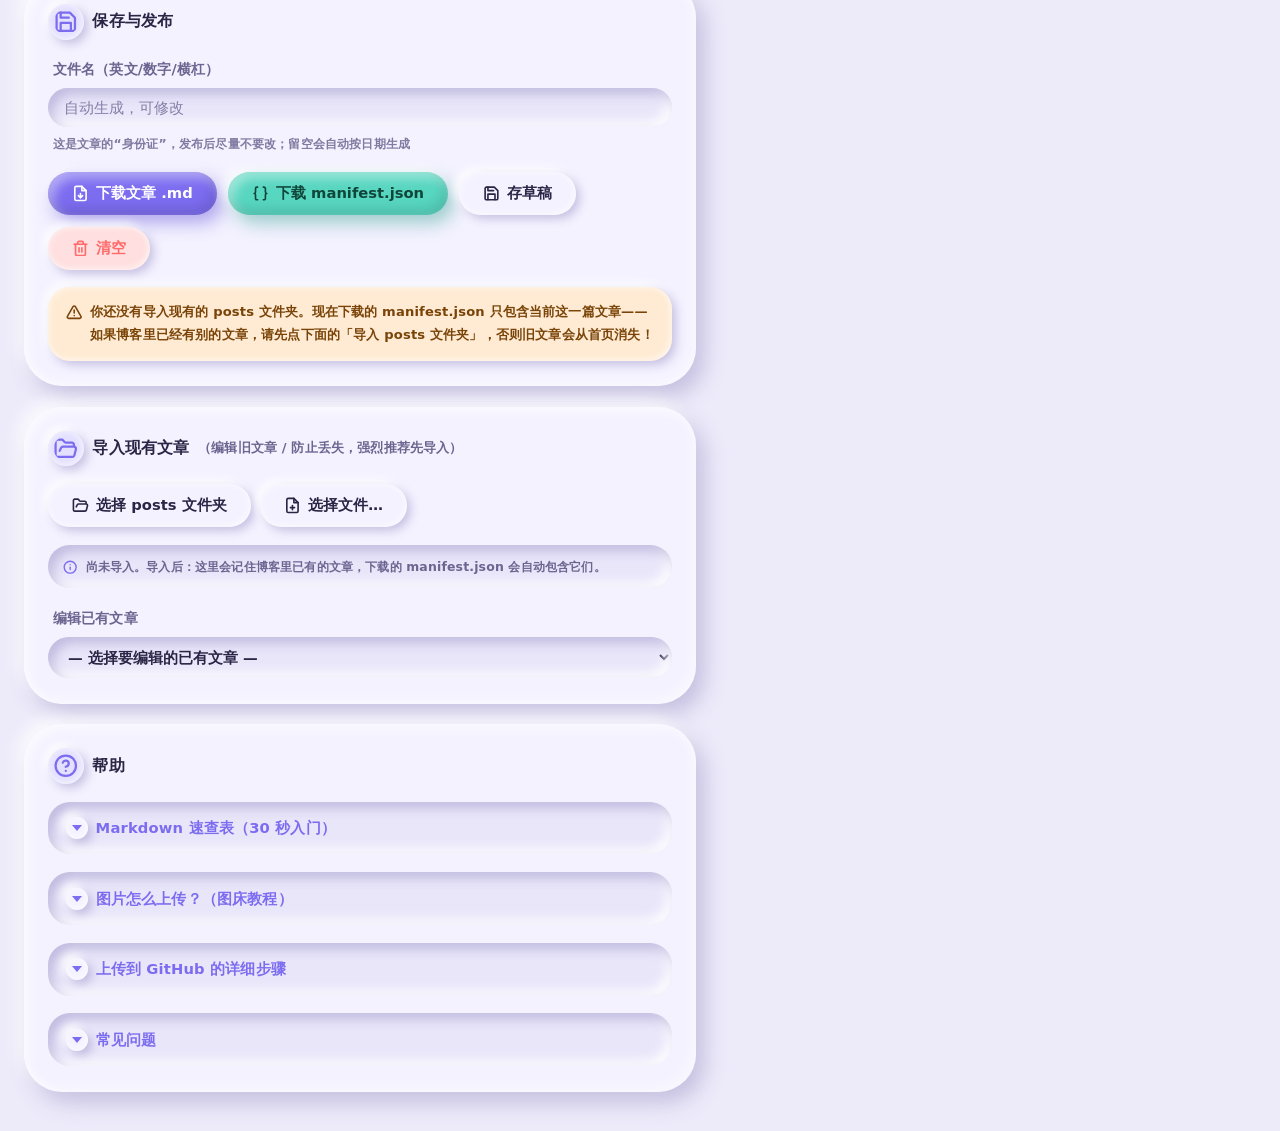
==== commit 712b2acd: "refactor(ui): 全站 UI 重构为 Claymorphism 黏土拟物风 - tokens.css 重写为黏土设计系统：马卡龙配色、大圆角、三层柔和阴影   (外投影 + 高光 + ins" ====
--- a/editor.html
+++ b/editor.html
@@ -5,7 +5,7 @@
     <meta name="viewport" content="width=device-width, initial-scale=1.0">
     <title>写作助手 - 让写文章像填表格一样简单</title>
     <meta name="robots" content="noindex">
-    <meta name="theme-color" content="#FDFBF7">
+    <meta name="theme-color" content="#EDEBFA">
     <script>
         // 防止主题闪烁（FOUC）：与 index.html 相同的内联脚本。
         // editor.js 在 DOMContentLoaded 之后才恢复主题，没有这段会先闪一帧亮色。
@@ -18,7 +18,7 @@
                 if (dark) {
                     document.documentElement.setAttribute('data-theme', 'dark');
                     var meta = document.querySelector('meta[name="theme-color"]');
-                    if (meta) meta.setAttribute('content', '#141218');
+                    if (meta) meta.setAttribute('content', '#201C2E');
                 }
             } catch (e) { /* localStorage 不可用时按默认亮色 */ }
         })();
--- a/assets/css/tokens.css
+++ b/assets/css/tokens.css
@@ -1,69 +1,199 @@
 /* ================================================================
-   设计令牌 (Design Tokens) — Material 3 风格
-   修改这里的变量即可全站换肤
+   设计令牌 (Design Tokens) — Claymorphism 黏土拟物风
+   ----------------------------------------------------------------
+   黏土风的三个关键：
+     1. 大圆角（越圆越像捏出来的黏土）
+     2. 双层柔和阴影：外侧「下沉的深影 + 上侧的高光」
+     3. 内阴影（inset）营造厚度与体积感
+     4. 低饱和马卡龙配色，几乎不用硬边框
+   改这里的变量即可全站换肤。
    ================================================================ */
 :root {
-    /* ----- 颜色 (亮色) ----- */
-    --md-sys-color-primary: #8D6E63;
-    --md-sys-color-on-primary: #FFFFFF;
-    --md-sys-color-primary-container: #F5E6D3;
-    --md-sys-color-on-primary-container: #3E2C23;
-
-    --md-sys-color-secondary: #6D5D4E;
-    --md-sys-color-on-secondary: #FFFFFF;
-    --md-sys-color-secondary-container: #E8DED3;
-    --md-sys-color-on-secondary-container: #241A12;
-
-    --md-sys-color-tertiary: #7D5260;
-    --md-sys-color-on-tertiary: #FFFFFF;
-    --md-sys-color-tertiary-container: #FFD8E4;
-    --md-sys-color-on-tertiary-container: #31111D;
-
-    --md-sys-color-error: #BA1A1A;
-    --md-sys-color-on-error: #FFFFFF;
-    --md-sys-color-error-container: #FFDAD6;
-    --md-sys-color-on-error-container: #410002;
-
-    --md-sys-color-surface: #FDFBF7;
-    --md-sys-color-on-surface: #1D1B20;
-    --md-sys-color-surface-variant: #F0EDE8;
-    --md-sys-color-on-surface-variant: #49454F;
-    --md-sys-color-surface-container: #F0EDE8;
-    --md-sys-color-surface-container-high: #FDFBF7;
-
-    --md-sys-color-outline: #79747E;
-    --md-sys-color-outline-variant: #CAC4D0;
-    --md-sys-color-shadow: #000000;
-
-    /* ----- 形状 (Shape) ----- */
-    --md-sys-shape-corner-small: 4px;
-    --md-sys-shape-corner-medium: 12px;
-    --md-sys-shape-corner-large: 20px;
-    --md-sys-shape-corner-extra-large: 28px;
-    --md-sys-shape-corner-full: 9999px;
-
-    /* ----- 排版 (Typography) ----- */
-    --md-sys-typescale-display-large: 3.5rem;
-    --md-sys-typescale-display-medium: 2.8rem;
-    --md-sys-typescale-display-small: 2.2rem;
-
-    --md-sys-typescale-headline-large: 2.0rem;
-    --md-sys-typescale-headline-medium: 1.6rem;
-    --md-sys-typescale-headline-small: 1.25rem;
-
-    --md-sys-typescale-title-large: 1.15rem;
-    --md-sys-typescale-title-medium: 1.0rem;
-    --md-sys-typescale-title-small: 0.9rem;
-
-    --md-sys-typescale-body-large: 1.0rem;
-    --md-sys-typescale-body-medium: 0.9rem;
-    --md-sys-typescale-body-small: 0.8rem;
-
-    --md-sys-typescale-label-large: 0.9rem;
-    --md-sys-typescale-label-medium: 0.75rem;
-    --md-sys-typescale-label-small: 0.65rem;
-
-    /* ----- 间距 (Spacing) ----- */
+    /* ----- 主色板 (Clay Palette · 亮色) ----- */
+    --clay-primary: #7C6CF0;            /* 主色：薰衣草紫 */
+    --clay-primary-deep: #5B49D6;
+    --clay-on-primary: #FFFFFF;
+    --clay-primary-soft: #E4E0FF;       /* 主色黏土块 */
+    --clay-on-primary-soft: #3B2F8F;
+
+    --clay-secondary: #FF9BB3;          /* 副色：草莓奶昔粉 */
+    --clay-on-secondary: #5A1F30;
+    --clay-secondary-soft: #FFE1E9;
+    --clay-on-secondary-soft: #7A2A42;
+
+    --clay-tertiary: #57D6C0;           /* 点缀：薄荷绿 */
+    --clay-tertiary-soft: #D5F6EF;
+    --clay-on-tertiary-soft: #176354;
+
+    --clay-warn: #FFB865;
+    --clay-warn-soft: #FFEBD3;
+    --clay-on-warn-soft: #7A4408;
+
+    --clay-error: #FF6B6B;
+    --clay-error-soft: #FFDFDF;
+    --clay-on-error-soft: #8A1E1E;
+
+    /* ----- 表面 (Surfaces) ----- */
+    --clay-bg: #EDEBFA;                 /* 页面底色（黏土需要有色底，不能纯白） */
+    --clay-bg-tint: radial-gradient(1200px 600px at 12% -8%, #F6E6FF 0%, transparent 60%),
+                    radial-gradient(1000px 520px at 100% 0%, #DDF4FF 0%, transparent 55%),
+                    radial-gradient(900px 700px at 50% 120%, #FFE9F1 0%, transparent 60%);
+    --clay-surface: #F4F2FF;            /* 抬起的黏土块 */
+    --clay-surface-2: #E9E6FA;          /* 凹陷 / 次级块 */
+    --clay-surface-3: #FBFAFF;          /* 最高层（弹窗 / 卡片内） */
+    --clay-on-surface: #2B2545;
+    --clay-on-surface-dim: #6C6590;
+
+    /* 阴影用的两个基色：深影 + 高光 */
+    --clay-shade: rgba(96, 84, 160, 0.30);
+    --clay-shade-strong: rgba(70, 58, 130, 0.42);
+    --clay-light: rgba(255, 255, 255, 0.95);
+
+    /* ----- 黏土阴影 (Clay Elevation) ----- */
+    /* 1 = 微微抬起（小控件） */
+    --clay-1:
+        4px 4px 10px var(--clay-shade),
+        -4px -4px 10px var(--clay-light),
+        inset -2px -2px 6px rgba(255, 255, 255, 0.55),
+        inset 2px 2px 6px rgba(255, 255, 255, 0.35);
+    /* 2 = 常规黏土块（卡片 / 面板） */
+    --clay-2:
+        8px 10px 22px var(--clay-shade),
+        -6px -6px 16px var(--clay-light),
+        inset -4px -6px 12px rgba(255, 255, 255, 0.45),
+        inset 5px 5px 12px rgba(255, 255, 255, 0.60);
+    /* 3 = 悬浮 / 强调 */
+    --clay-3:
+        12px 16px 32px var(--clay-shade-strong),
+        -8px -8px 20px var(--clay-light),
+        inset -5px -8px 14px rgba(255, 255, 255, 0.45),
+        inset 6px 6px 14px rgba(255, 255, 255, 0.65);
+    /* 4 = 浮层（灯箱 / Toast / 抽屉） */
+    --clay-4:
+        18px 24px 48px var(--clay-shade-strong),
+        -10px -10px 26px var(--clay-light),
+        inset -6px -10px 18px rgba(255, 255, 255, 0.4),
+        inset 8px 8px 18px rgba(255, 255, 255, 0.6);
+    /* 按下 / 凹槽（输入框、进度槽） */
+    --clay-inset:
+        inset 5px 6px 12px var(--clay-shade),
+        inset -5px -5px 12px var(--clay-light);
+    --clay-inset-deep:
+        inset 8px 9px 18px var(--clay-shade-strong),
+        inset -6px -6px 14px var(--clay-light);
+    /* 彩色黏土块（主色按钮）专用 */
+    --clay-color-raise:
+        6px 8px 18px rgba(92, 74, 214, 0.45),
+        -4px -4px 12px rgba(255, 255, 255, 0.55),
+        inset -4px -6px 12px rgba(0, 0, 0, 0.13),
+        inset 5px 6px 12px rgba(255, 255, 255, 0.45);
+
+    /* ----- 形状 (Shape) — 黏土要圆 ----- */
+    --clay-r-xs: 10px;
+    --clay-r-sm: 16px;
+    --clay-r-md: 22px;
+    --clay-r-lg: 30px;
+    --clay-r-xl: 38px;
+    --clay-r-full: 999px;
+
+    /* ----- 排版 ----- */
+    /* 黏土风配圆润字体最搭。全部用「系统自带的圆体」，不引 CDN 字体，
+       保持仓库「零依赖、断网也能用」的原则；本机没有就一路回退到系统 UI 字体。 */
+    --clay-font: 'Quicksand', 'Nunito', ui-rounded, 'SF Pro Rounded', 'Varela Round',
+                 'PingFang SC', 'HarmonyOS Sans SC', 'Microsoft YaHei',
+                 system-ui, -apple-system, 'Segoe UI', sans-serif;
+    --clay-font-display: 'Quicksand', ui-rounded, 'SF Pro Rounded', 'Varela Round',
+                 'PingFang SC', 'HarmonyOS Sans SC', 'Microsoft YaHei',
+                 system-ui, -apple-system, 'Segoe UI', sans-serif;
+    --clay-font-mono: 'JetBrains Mono', 'Fira Code', 'SF Mono', 'Cascadia Code', Consolas, monospace;
+
+    /* ----- 过渡：黏土有弹性 ----- */
+    --clay-t-fast: 0.16s cubic-bezier(0.34, 1.4, 0.64, 1);
+    --clay-t: 0.28s cubic-bezier(0.34, 1.4, 0.64, 1);
+    --clay-t-slow: 0.45s cubic-bezier(0.22, 1.2, 0.36, 1);
+
+    /* ----- 字号 (Type Scale) ----- */
+    --clay-text-d1: 3.4rem;   /* display */
+    --clay-text-d2: 2.7rem;
+    --clay-text-d3: 2.1rem;
+    --clay-text-h1: 2.05rem;  /* headline */
+    --clay-text-h2: 1.65rem;
+    --clay-text-h3: 1.3rem;
+    --clay-text-t1: 1.18rem;  /* title */
+    --clay-text-t2: 1.02rem;
+    --clay-text-t3: 0.92rem;
+    --clay-text-b1: 1.02rem;  /* body */
+    --clay-text-b2: 0.92rem;
+    --clay-text-b3: 0.82rem;
+    --clay-text-l1: 0.9rem;   /* label */
+    --clay-text-l2: 0.78rem;
+    --clay-text-l3: 0.68rem;
+
+    /* ----- 布局 ----- */
+    --header-height: 76px;
+    --content-max-width: 1280px;
+
+    /* ================================================================
+       兼容别名：老的 Material 变量名全部映射到黏土令牌，
+       任何还没重写的规则也能自动获得新配色（渐进迁移用）。
+       ================================================================ */
+    --md-sys-color-primary: var(--clay-primary);
+    --md-sys-color-on-primary: var(--clay-on-primary);
+    --md-sys-color-primary-container: var(--clay-primary-soft);
+    --md-sys-color-on-primary-container: var(--clay-on-primary-soft);
+    --md-sys-color-secondary: var(--clay-secondary);
+    --md-sys-color-on-secondary: var(--clay-on-secondary);
+    --md-sys-color-secondary-container: var(--clay-secondary-soft);
+    --md-sys-color-on-secondary-container: var(--clay-on-secondary-soft);
+    --md-sys-color-tertiary: var(--clay-tertiary);
+    --md-sys-color-tertiary-container: var(--clay-tertiary-soft);
+    --md-sys-color-on-tertiary-container: var(--clay-on-tertiary-soft);
+    --md-sys-color-error: var(--clay-error);
+    --md-sys-color-error-container: var(--clay-error-soft);
+    --md-sys-color-on-error-container: var(--clay-on-error-soft);
+    --md-sys-color-surface: var(--clay-surface);
+    --md-sys-color-on-surface: var(--clay-on-surface);
+    --md-sys-color-surface-variant: var(--clay-surface-2);
+    --md-sys-color-on-surface-variant: var(--clay-on-surface-dim);
+    --md-sys-color-surface-container: var(--clay-surface);
+    --md-sys-color-surface-container-high: var(--clay-surface-3);
+    --md-sys-color-outline: transparent;
+    --md-sys-color-outline-variant: transparent;
+    --md-sys-shape-corner-small: var(--clay-r-xs);
+    --md-sys-shape-corner-medium: var(--clay-r-sm);
+    --md-sys-shape-corner-large: var(--clay-r-lg);
+    --md-sys-shape-corner-extra-large: var(--clay-r-xl);
+    --md-sys-shape-corner-full: var(--clay-r-full);
+    --md-sys-elevation-0: none;
+    --md-sys-elevation-1: var(--clay-1);
+    --md-sys-elevation-2: var(--clay-2);
+    --md-sys-elevation-3: var(--clay-3);
+    --md-sys-elevation-4: var(--clay-4);
+    --md-sys-font-family: var(--clay-font);
+    --md-sys-font-family-serif: var(--clay-font-display);
+    --md-sys-font-family-mono: var(--clay-font-mono);
+    --md-sys-transition-short: var(--clay-t-fast);
+    --md-sys-transition-medium: var(--clay-t);
+    --md-sys-transition-long: var(--clay-t-slow);
+    --md-sys-transition-spring: var(--clay-t);
+
+    /* 字号别名（旧名 → 新名） */
+    --md-sys-typescale-display-large: var(--clay-text-d1);
+    --md-sys-typescale-display-medium: var(--clay-text-d2);
+    --md-sys-typescale-display-small: var(--clay-text-d3);
+    --md-sys-typescale-headline-large: var(--clay-text-h1);
+    --md-sys-typescale-headline-medium: var(--clay-text-h2);
+    --md-sys-typescale-headline-small: var(--clay-text-h3);
+    --md-sys-typescale-title-large: var(--clay-text-t1);
+    --md-sys-typescale-title-medium: var(--clay-text-t2);
+    --md-sys-typescale-title-small: var(--clay-text-t3);
+    --md-sys-typescale-body-large: var(--clay-text-b1);
+    --md-sys-typescale-body-medium: var(--clay-text-b2);
+    --md-sys-typescale-body-small: var(--clay-text-b3);
+    --md-sys-typescale-label-large: var(--clay-text-l1);
+    --md-sys-typescale-label-medium: var(--clay-text-l2);
+    --md-sys-typescale-label-small: var(--clay-text-l3);
+
     --md-space-1: 4px;
     --md-space-2: 8px;
     --md-space-3: 12px;
@@ -72,51 +202,88 @@
     --md-space-6: 24px;
     --md-space-7: 32px;
     --md-space-8: 40px;
-
-    /* ----- 阴影 (Elevation) ----- */
-    --md-sys-elevation-0: none;
-    --md-sys-elevation-1: 0 1px 3px 0 rgba(0, 0, 0, 0.12), 0 1px 1px 0 rgba(0, 0, 0, 0.08);
-    --md-sys-elevation-2: 0 2px 6px 0 rgba(0, 0, 0, 0.12), 0 1px 4px 0 rgba(0, 0, 0, 0.08);
-    --md-sys-elevation-3: 0 4px 12px 0 rgba(0, 0, 0, 0.12), 0 2px 8px 0 rgba(0, 0, 0, 0.08);
-    --md-sys-elevation-4: 0 8px 24px 0 rgba(0, 0, 0, 0.12), 0 4px 16px 0 rgba(0, 0, 0, 0.08);
-
-    /* ----- 字体 (Fonts) ----- */
-    --md-sys-font-family: 'Inter', 'Segoe UI', 'PingFang SC', 'Microsoft YaHei', system-ui, -apple-system, sans-serif;
-    --md-sys-font-family-serif: 'Georgia', 'Noto Serif SC', 'STSong', 'Songti SC', serif;
-    --md-sys-font-family-mono: 'JetBrains Mono', 'Fira Code', 'SF Mono', 'Cascadia Code', 'Consolas', monospace;
-
-    /* ----- 过渡 (Transitions) ----- */
-    --md-sys-transition-short: 0.15s cubic-bezier(0.4, 0, 0.2, 1);
-    --md-sys-transition-medium: 0.3s cubic-bezier(0.4, 0, 0.2, 1);
-    --md-sys-transition-long: 0.5s cubic-bezier(0.4, 0, 0.2, 1);
-    --md-sys-transition-spring: 0.45s cubic-bezier(0.22, 0.61, 0.36, 1);
-
-    /* ----- 布局 ----- */
-    --header-height: 64px;
-    --content-max-width: 1280px;
 }
 
 /* ================================================================
-   暗色主题 (Dark Theme)
+   暗色黏土 (Dark Clay)
+   暗色下高光要收敛、深影要加重，否则会「发灰」失去体积感
    ================================================================ */
 [data-theme="dark"] {
-    --md-sys-color-primary: #D4A77C;
-    --md-sys-color-on-primary: #3E2C23;
-    --md-sys-color-primary-container: #5A4237;
-    --md-sys-color-on-primary-container: #FCE4EC;
-
-    --md-sys-color-secondary: #CCC2DC;
-    --md-sys-color-on-secondary: #332D41;
-    --md-sys-color-secondary-container: #4A4458;
-    --md-sys-color-on-secondary-container: #E8DEF8;
-
-    --md-sys-color-surface: #141218;
-    --md-sys-color-on-surface: #E6E0E9;
-    --md-sys-color-surface-variant: #49454F;
-    --md-sys-color-on-surface-variant: #CAC4D0;
-    --md-sys-color-surface-container: #211F26;
-    --md-sys-color-surface-container-high: #2B2933;
-
-    --md-sys-color-outline: #938F99;
-    --md-sys-color-outline-variant: #49454F;
+    --clay-primary: #A79BFF;
+    --clay-primary-deep: #8C7BFF;
+    --clay-on-primary: #201A45;
+    --clay-primary-soft: #3B3466;
+    --clay-on-primary-soft: #DCD6FF;
+
+    --clay-secondary: #FFA9BF;
+    --clay-on-secondary: #43121F;
+    --clay-secondary-soft: #55303E;
+    --clay-on-secondary-soft: #FFD9E3;
+
+    --clay-tertiary: #6FE0CB;
+    --clay-tertiary-soft: #24504A;
+    --clay-on-tertiary-soft: #C7F6EC;
+
+    --clay-warn: #FFC183;
+    --clay-warn-soft: #5A4022;
+    --clay-on-warn-soft: #FFE4C4;
+
+    --clay-error: #FF8B8B;
+    --clay-error-soft: #5C2A2A;
+    --clay-on-error-soft: #FFD8D8;
+
+    --clay-bg: #201C2E;
+    --clay-bg-tint: radial-gradient(1200px 600px at 12% -8%, #33254A 0%, transparent 60%),
+                    radial-gradient(1000px 520px at 100% 0%, #1F3550 0%, transparent 55%),
+                    radial-gradient(900px 700px at 50% 120%, #3A2436 0%, transparent 60%);
+    --clay-surface: #2A2540;
+    --clay-surface-2: #221E35;
+    --clay-surface-3: #322C4C;
+    --clay-on-surface: #EDE9FF;
+    --clay-on-surface-dim: #ADA5CF;
+
+    --clay-shade: rgba(9, 6, 20, 0.62);
+    --clay-shade-strong: rgba(5, 3, 14, 0.78);
+    --clay-light: rgba(255, 255, 255, 0.07);
+
+    --clay-1:
+        4px 4px 10px var(--clay-shade),
+        -3px -3px 9px var(--clay-light),
+        inset -2px -2px 6px rgba(255, 255, 255, 0.05),
+        inset 2px 2px 6px rgba(255, 255, 255, 0.06);
+    --clay-2:
+        9px 11px 24px var(--clay-shade),
+        -5px -5px 14px var(--clay-light),
+        inset -4px -6px 12px rgba(0, 0, 0, 0.25),
+        inset 5px 5px 12px rgba(255, 255, 255, 0.08);
+    --clay-3:
+        14px 18px 34px var(--clay-shade-strong),
+        -7px -7px 18px var(--clay-light),
+        inset -5px -8px 14px rgba(0, 0, 0, 0.3),
+        inset 6px 6px 14px rgba(255, 255, 255, 0.09);
+    --clay-4:
+        20px 26px 52px var(--clay-shade-strong),
+        -8px -8px 22px var(--clay-light),
+        inset -6px -10px 18px rgba(0, 0, 0, 0.32),
+        inset 8px 8px 18px rgba(255, 255, 255, 0.09);
+    --clay-inset:
+        inset 5px 6px 13px var(--clay-shade),
+        inset -4px -4px 11px var(--clay-light);
+    --clay-inset-deep:
+        inset 8px 9px 20px var(--clay-shade-strong),
+        inset -5px -5px 13px var(--clay-light);
+    --clay-color-raise:
+        6px 8px 18px rgba(0, 0, 0, 0.55),
+        -4px -4px 12px rgba(255, 255, 255, 0.08),
+        inset -4px -6px 12px rgba(0, 0, 0, 0.28),
+        inset 5px 6px 12px rgba(255, 255, 255, 0.22);
 }
+
+/* 尊重「减少动态效果」偏好：黏土的弹性动画全部关掉 */
+@media (prefers-reduced-motion: reduce) {
+    :root {
+        --clay-t-fast: 0.01ms linear;
+        --clay-t: 0.01ms linear;
+        --clay-t-slow: 0.01ms linear;
+    }
+}
--- a/assets/css/base.css
+++ b/assets/css/base.css
@@ -1,5 +1,5 @@
 /* ================================================================
-   全局基础样式 (Global Base)
+   全局基础样式 (Global Base) — Claymorphism
    ================================================================ */
 *,
 *::before,
@@ -18,24 +18,24 @@
 }
 
 body {
-    font-family: var(--md-sys-font-family);
-    background: var(--md-sys-color-surface);
-    color: var(--md-sys-color-on-surface);
-    line-height: 1.7;
+    font-family: var(--clay-font);
+    /* 黏土需要有色底：纯色打底 + 三团柔光，让上面的黏土块能「浮」起来 */
+    background-color: var(--clay-bg);
+    background-image: var(--clay-bg-tint);
+    background-attachment: fixed;
+    color: var(--clay-on-surface);
+    line-height: 1.75;
+    letter-spacing: 0.01em;
     min-height: 100vh;
-    /* 移动端浏览器地址栏收起/弹出时 100vh 会"超高"，dvh 跟随动态视口，
-       避免 底部内容被工具栏遮住 / 出现多余滚动条。不支持 dvh 的旧浏览器
-       会沿用上面那行 100vh。 */
+    /* 移动端浏览器地址栏收起/弹出时 100vh 会"超高"，dvh 跟随动态视口 */
     min-height: 100dvh;
     display: flex;
     flex-direction: column;
-    transition: background var(--md-sys-transition-medium), color var(--md-sys-transition-medium);
+    transition: background-color var(--clay-t), color var(--clay-t);
     overflow-x: hidden;
 }
 
-/* 移动端抽屉/灯箱打开时锁定底层页面滚动。
-   只有 overflow:hidden 在 iOS Safari 上锁不住，所以要配合 position: fixed
-   （滚动位置的保存/恢复由 sidebar.js 完成）。 */
+/* 移动端抽屉/灯箱打开时锁定底层页面滚动（iOS 需要 position:fixed 配合） */
 body.scroll-locked {
     position: fixed;
     left: 0;
@@ -45,100 +45,128 @@
     overscroll-behavior: none;
 }
 
+/* ----- 滚动条也做成一根黏土条 ----- */
 ::-webkit-scrollbar {
-    width: 7px;
-    height: 7px;
+    width: 12px;
+    height: 12px;
 }
 ::-webkit-scrollbar-track {
-    background: var(--md-sys-color-surface-variant);
-    border-radius: 10px;
+    background: transparent;
 }
 ::-webkit-scrollbar-thumb {
-    background: var(--md-sys-color-outline);
-    border-radius: 10px;
+    background: var(--clay-surface-2);
+    border: 3px solid transparent;
+    background-clip: content-box;
+    border-radius: var(--clay-r-full);
 }
 ::-webkit-scrollbar-thumb:hover {
-    background: var(--md-sys-color-on-surface-variant);
+    background: var(--clay-primary);
+    background-clip: content-box;
 }
 
 ::selection {
-    background: var(--md-sys-color-primary-container);
-    color: var(--md-sys-color-on-primary-container);
+    background: var(--clay-primary-soft);
+    color: var(--clay-on-primary-soft);
 }
 
-/* 键盘可访问性：聚焦可见轮廓 */
+/* 键盘可访问性：黏土风没有硬边框，聚焦环用柔和的光晕 */
 :focus-visible {
-    outline: 2px solid var(--md-sys-color-primary);
-    outline-offset: 2px;
-    border-radius: var(--md-sys-shape-corner-small);
+    outline: 3px solid var(--clay-primary);
+    outline-offset: 3px;
+    border-radius: var(--clay-r-sm);
+}
+
+/* ================================================================
+   黏土工具类 (Clay Utilities)
+   在任意元素上加 .clay / .clay-inset 即可获得黏土质感
+   ================================================================ */
+.clay {
+    background: var(--clay-surface);
+    border-radius: var(--clay-r-lg);
+    box-shadow: var(--clay-2);
+    border: none;
+}
+.clay-inset {
+    background: var(--clay-surface-2);
+    border-radius: var(--clay-r-md);
+    box-shadow: var(--clay-inset);
+    border: none;
 }
 
 /* ================================================================
    图标 (Icon) — 全站统一的内联 SVG
-   路径由 assets/js/ui/icons.js 提供，这里只管尺寸与描边，
-   颜色一律跟随 currentColor，所以亮/暗主题自动适配。
+   黏土风的线条要更粗更圆，才不会被柔和阴影"吃掉"
    ================================================================ */
 .icon,
 svg[data-icon] {
-    width: 1.1em;
-    height: 1.1em;
+    width: 1.15em;
+    height: 1.15em;
     flex: none;
     display: inline-block;
-    vertical-align: -0.18em;
+    vertical-align: -0.2em;
     fill: none;
     stroke: currentColor;
-    stroke-width: 2;
+    stroke-width: 2.3;
     stroke-linecap: round;
     stroke-linejoin: round;
 }
 
 /* 无脚本提示 */
 .nojs-tip {
+    max-width: 640px;
+    margin: 3rem auto;
     text-align: center;
-    padding: 3rem 1rem;
-    color: var(--md-sys-color-on-surface-variant);
+    padding: 2.4rem 1.6rem;
+    color: var(--clay-on-surface-dim);
+    background: var(--clay-surface);
+    border-radius: var(--clay-r-xl);
+    box-shadow: var(--clay-2);
 }
 .nojs-tip .icon {
-    width: 2.2rem;
-    height: 2.2rem;
+    width: 2.6rem;
+    height: 2.6rem;
     display: block;
-    margin: 0 auto 0.8rem;
-    color: var(--md-sys-color-primary);
-    stroke-width: 1.6;
+    margin: 0 auto 0.9rem;
+    color: var(--clay-primary);
+    stroke-width: 1.8;
 }
 
 /* ================================================================
-   页脚 (Footer)
+   页脚 (Footer) — 一整块托底的黏土
    ================================================================ */
 .site-footer {
     margin-top: auto;
-    padding: 1.6rem 1rem 2rem;
+    padding: 1.4rem 1rem 2.4rem;
     text-align: center;
-    color: var(--md-sys-color-on-surface-variant);
-    font-size: var(--md-sys-typescale-body-small);
-    border-top: 1px solid var(--md-sys-color-outline-variant);
+    color: var(--clay-on-surface-dim);
+    font-size: var(--clay-text-b3);
 }
 .site-footer .footer-line {
-    display: flex;
+    display: inline-flex;
     align-items: center;
     justify-content: center;
     flex-wrap: wrap;
-    gap: 0.5rem;
+    gap: 0.55rem;
+    padding: 0.75rem 1.6rem;
+    background: var(--clay-surface);
+    border-radius: var(--clay-r-full);
+    box-shadow: var(--clay-1);
 }
 .site-footer a {
-    color: var(--md-sys-color-primary);
+    color: var(--clay-primary);
+    font-weight: 600;
     text-decoration: none;
-    transition: color var(--md-sys-transition-short);
-    /* 链接里可能带图标（如页脚的"写文章"入口） */
+    transition: transform var(--clay-t-fast), color var(--clay-t-fast);
     display: inline-flex;
     align-items: center;
-    gap: 0.3rem;
+    gap: 0.35rem;
 }
 .site-footer a:hover {
-    text-decoration: underline;
-    text-underline-offset: 3px;
+    color: var(--clay-primary-deep);
+    transform: translateY(-2px);
 }
-/* 页脚口号整句走 i18n，这里只给整句一点弱化色 */
+/* 页脚口号 */
 .site-footer [data-i18n="site.slogan"] {
-    color: var(--md-sys-color-tertiary);
+    color: var(--clay-secondary);
+    font-weight: 600;
 }
--- a/assets/css/editor.css
+++ b/assets/css/editor.css
@@ -1,47 +1,58 @@
 /* ================================================================
-   写作助手 (editor.html) 专用样式
+   写作助手 (editor.html) 专用样式 — Claymorphism 黏土拟物风
    ================================================================ */
+
+/* ----- 顶栏：悬浮黏土条 ----- */
 .editor-header {
     position: sticky;
     top: 0;
     z-index: 100;
-    background: var(--md-sys-color-surface);
-    border-bottom: 1px solid var(--md-sys-color-outline-variant);
-    padding: 0 1.5rem;
+    background: transparent;
+    padding: 0.7rem 1.5rem;
 }
 .editor-header-inner {
     max-width: 1440px;
     margin: 0 auto;
-    height: 60px;
+    min-height: 64px;
+    padding: 0.5rem 1.2rem;
     display: flex;
     align-items: center;
     justify-content: space-between;
     gap: 1rem;
+    background: var(--clay-surface);
+    border-radius: var(--clay-r-full);
+    box-shadow: var(--clay-2);
 }
 .editor-brand {
     display: flex;
     align-items: center;
-    gap: 0.5rem;
-    font-family: var(--md-sys-font-family-serif);
-    font-weight: 700;
-    font-size: 1.15rem;
-    color: var(--md-sys-color-on-surface);
+    gap: 0.55rem;
+    font-family: var(--clay-font-display);
+    font-weight: 800;
+    font-size: 1.2rem;
+    color: var(--clay-on-surface);
     white-space: nowrap;
 }
 .editor-brand > .icon {
-    width: 1.25em;
-    height: 1.25em;
-    color: var(--md-sys-color-primary);
-    stroke-width: 1.8;
+    width: 1.9em;
+    height: 1.9em;
+    padding: 0.4em;
+    box-sizing: content-box;
+    border-radius: 50%;
+    background: var(--clay-primary-soft);
+    box-shadow: var(--clay-1);
+    color: var(--clay-primary);
+    stroke-width: 2.1;
 }
 .editor-brand .badge {
-    font-size: 0.65rem;
-    font-family: var(--md-sys-font-family);
-    padding: 0.15rem 0.5rem;
-    border-radius: var(--md-sys-shape-corner-full);
-    background: var(--md-sys-color-tertiary-container);
-    color: var(--md-sys-color-on-tertiary-container);
-    font-weight: 600;
+    font-size: 0.68rem;
+    font-family: var(--clay-font);
+    padding: 0.22rem 0.7rem;
+    border-radius: var(--clay-r-full);
+    background: var(--clay-tertiary-soft);
+    color: var(--clay-on-tertiary-soft);
+    box-shadow: var(--clay-1);
+    font-weight: 800;
 }
 .editor-header-actions {
     display: flex;
@@ -52,333 +63,426 @@
 .editor-back-link {
     display: inline-flex;
     align-items: center;
-    gap: 0.35rem;
-    font-size: var(--md-sys-typescale-body-medium);
-    color: var(--md-sys-color-primary);
+    gap: 0.4rem;
+    font-size: var(--clay-text-b2);
+    font-weight: 700;
+    color: var(--clay-primary);
     text-decoration: none;
-    padding: 0.35rem 0.8rem;
-    border-radius: var(--md-sys-shape-corner-full);
-    border: 1px solid var(--md-sys-color-outline-variant);
-    transition: all var(--md-sys-transition-short);
+    padding: 0.55rem 1.2rem;
+    border-radius: var(--clay-r-full);
+    border: none;
+    background: var(--clay-surface);
+    box-shadow: var(--clay-1);
+    transition: transform var(--clay-t), box-shadow var(--clay-t);
     white-space: nowrap;
 }
 .editor-back-link:hover {
-    background: var(--md-sys-color-primary-container);
-    border-color: var(--md-sys-color-primary);
-}
-
+    transform: translateY(-2px);
+    box-shadow: var(--clay-2);
+}
+.editor-back-link:active {
+    transform: translateY(1px);
+    box-shadow: var(--clay-inset);
+}
+
+/* ----- 主体两栏 ----- */
 .editor-main {
     max-width: 1440px;
     margin: 0 auto;
-    padding: 1.5rem;
+    padding: 0.8rem 1.5rem 2.5rem;
     display: grid;
     grid-template-columns: minmax(380px, 5fr) minmax(320px, 4fr);
-    gap: 1.5rem;
+    gap: 1.4rem;
     align-items: start;
 }
 
 .editor-panel {
-    background: var(--md-sys-color-surface-container-high);
-    border: 1px solid var(--md-sys-color-outline-variant);
-    border-radius: var(--md-sys-shape-corner-large);
-    padding: 1.4rem;
+    background: var(--clay-surface);
+    border: none;
+    border-radius: var(--clay-r-xl);
+    box-shadow: var(--clay-2);
+    padding: 1.5rem 1.5rem 1.6rem;
     display: flex;
     flex-direction: column;
     gap: 1.1rem;
+    transition: box-shadow var(--clay-t);
+}
+.editor-panel:hover {
+    box-shadow: var(--clay-3);
 }
 .editor-panel-col {
     position: sticky;
-    top: 76px;
+    top: 88px;
     display: flex;
     flex-direction: column;
-    gap: 1.2rem;
+    gap: 1.3rem;
     min-width: 0;
 }
 .panel-title {
-    font-size: var(--md-sys-typescale-title-medium);
-    font-weight: 650;
-    color: var(--md-sys-color-on-surface);
-    display: flex;
-    align-items: center;
-    gap: 0.4rem;
+    font-family: var(--clay-font-display);
+    font-size: var(--clay-text-t2);
+    font-weight: 800;
+    color: var(--clay-on-surface);
+    display: flex;
+    align-items: center;
+    gap: 0.55rem;
+    flex-wrap: wrap;
 }
 .panel-title > .icon {
-    width: 1.15em;
-    height: 1.15em;
-    color: var(--md-sys-color-primary);
-    stroke-width: 1.9;
+    width: 1.5em;
+    height: 1.5em;
+    padding: 0.34em;
+    box-sizing: content-box;
+    border-radius: 50%;
+    background: var(--clay-primary-soft);
+    box-shadow: var(--clay-1);
+    color: var(--clay-primary);
+    stroke-width: 2.2;
 }
 .panel-hint {
-    font-size: var(--md-sys-typescale-body-small);
-    color: var(--md-sys-color-on-surface-variant);
-}
-
+    font-size: var(--clay-text-b3);
+    font-weight: 600;
+    color: var(--clay-on-surface-dim);
+}
+
+/* ----- 表单 ----- */
 .form-grid {
     display: grid;
     grid-template-columns: 1fr 1fr;
-    gap: 0.8rem 1rem;
+    gap: 0.9rem 1rem;
 }
 .form-field {
     display: flex;
     flex-direction: column;
-    gap: 0.3rem;
+    gap: 0.35rem;
     min-width: 0;
 }
 .form-field.full {
     grid-column: 1 / -1;
 }
 .form-field label {
-    font-size: var(--md-sys-typescale-label-large);
+    font-size: var(--clay-text-l1);
+    font-weight: 800;
+    color: var(--clay-on-surface-dim);
+    padding-left: 0.3rem;
+}
+.form-field label .req {
+    color: var(--clay-error);
+}
+.form-field .tip {
+    font-size: var(--clay-text-l2);
     font-weight: 600;
-    color: var(--md-sys-color-on-surface-variant);
-}
-.form-field label .req {
-    color: var(--md-sys-color-error);
-}
-.form-field .tip {
-    font-size: var(--md-sys-typescale-label-medium);
-    color: var(--md-sys-color-on-surface-variant);
-    opacity: 0.8;
-}
+    color: var(--clay-on-surface-dim);
+    opacity: 0.85;
+    padding-left: 0.3rem;
+}
+
+/* 输入框：凹进去的黏土槽 */
 .form-input,
 .form-textarea {
     width: 100%;
-    border: 1px solid var(--md-sys-color-outline-variant);
-    border-radius: var(--md-sys-shape-corner-medium);
-    background: var(--md-sys-color-surface);
-    color: var(--md-sys-color-on-surface);
-    font-family: var(--md-sys-font-family);
-    font-size: var(--md-sys-typescale-body-medium);
-    padding: 0.55rem 0.8rem;
-    transition: all var(--md-sys-transition-short);
+    border: none;
+    border-radius: var(--clay-r-md);
+    background: var(--clay-surface-2);
+    box-shadow: var(--clay-inset);
+    color: var(--clay-on-surface);
+    font-family: var(--clay-font);
+    font-size: var(--clay-text-b2);
+    font-weight: 600;
+    padding: 0.7rem 1rem;
+    transition: box-shadow var(--clay-t);
     outline: none;
+}
+.form-input::placeholder,
+.form-textarea::placeholder {
+    color: var(--clay-on-surface-dim);
+    font-weight: 500;
+    opacity: 0.8;
 }
 .form-input:focus,
 .form-textarea:focus {
-    border-color: var(--md-sys-color-primary);
-    box-shadow: 0 0 0 3px var(--md-sys-color-primary-container);
+    box-shadow: var(--clay-inset-deep), 0 0 0 3px var(--clay-primary-soft);
 }
 .form-textarea {
     resize: vertical;
-    line-height: 1.7;
+    line-height: 1.8;
 }
 .form-textarea.content {
-    min-height: 300px;
-    font-family: var(--md-sys-font-family-mono);
+    min-height: 320px;
+    font-family: var(--clay-font-mono);
     font-size: 0.88rem;
+    font-weight: 400;
 }
 .form-check {
     display: flex;
     align-items: center;
-    gap: 0.5rem;
-    font-size: var(--md-sys-typescale-body-medium);
-    color: var(--md-sys-color-on-surface);
+    gap: 0.6rem;
+    font-size: var(--clay-text-b2);
+    font-weight: 600;
+    color: var(--clay-on-surface);
     cursor: pointer;
     user-select: none;
-    padding: 0.45rem 0;
+    padding: 0.6rem 1rem;
+    background: var(--clay-surface-2);
+    border-radius: var(--clay-r-md);
+    box-shadow: var(--clay-inset);
 }
 .form-check input {
-    width: 17px;
-    height: 17px;
-    accent-color: var(--md-sys-color-primary);
+    width: 18px;
+    height: 18px;
+    accent-color: var(--clay-primary);
     cursor: pointer;
 }
 .form-check .icon {
-    color: var(--md-sys-color-on-surface-variant);
-}
-
-/* Markdown 工具栏 */
+    color: var(--clay-primary);
+}
+
+/* ----- Markdown 工具栏：一排小黏土键 ----- */
 .md-toolbar {
     display: flex;
     flex-wrap: wrap;
-    gap: 0.35rem;
+    gap: 0.45rem;
+    padding: 0.6rem;
+    background: var(--clay-surface-2);
+    border-radius: var(--clay-r-md);
+    box-shadow: var(--clay-inset);
 }
 .md-btn {
     display: inline-flex;
     align-items: center;
-    gap: 0.32rem;
-    font-size: var(--md-sys-typescale-label-large);
-    padding: 0.3rem 0.65rem;
-    border-radius: var(--md-sys-shape-corner-full);
-    border: 1px solid var(--md-sys-color-outline-variant);
-    background: var(--md-sys-color-surface);
-    color: var(--md-sys-color-on-surface-variant);
+    gap: 0.35rem;
+    font-size: var(--clay-text-l1);
+    font-weight: 700;
+    padding: 0.4rem 0.85rem;
+    border-radius: var(--clay-r-full);
+    border: none;
+    background: var(--clay-surface);
+    box-shadow: var(--clay-1);
+    color: var(--clay-on-surface-dim);
     cursor: pointer;
-    font-family: var(--md-sys-font-family);
-    transition: all var(--md-sys-transition-short);
+    font-family: var(--clay-font);
+    transition: transform var(--clay-t), box-shadow var(--clay-t), color var(--clay-t-fast);
     user-select: none;
 }
 .md-btn:hover {
-    border-color: var(--md-sys-color-primary);
-    color: var(--md-sys-color-primary);
-    background: var(--md-sys-color-primary-container);
+    color: var(--clay-primary);
+    transform: translateY(-2px);
+    box-shadow: var(--clay-2);
+}
+.md-btn:active {
+    transform: translateY(1px);
+    box-shadow: var(--clay-inset);
 }
 .md-btn .icon {
-    width: 1.05em;
-    height: 1.05em;
-}
-
-/* 顶栏主题按钮：亮色显示太阳、暗色显示月亮（与阅读页一致） */
+    width: 1.08em;
+    height: 1.08em;
+}
+
+/* 顶栏主题按钮：亮色显示太阳、暗色显示月亮 */
 .theme-btn .moon-icon { display: none; }
 [data-theme="dark"] .theme-btn .sun-icon { display: none; }
 [data-theme="dark"] .theme-btn .moon-icon { display: inline-block; }
 
-/* 主按钮区 */
+/* ----- 主按钮区 ----- */
 .editor-actions {
+    display: flex;
+    flex-wrap: wrap;
+    gap: 0.7rem;
+}
+.btn {
+    display: inline-flex;
+    align-items: center;
+    gap: 0.45rem;
+    font-size: var(--clay-text-b2);
+    font-family: var(--clay-font);
+    font-weight: 800;
+    padding: 0.75rem 1.5rem;
+    border-radius: var(--clay-r-full);
+    border: none;
+    background: var(--clay-surface);
+    box-shadow: var(--clay-1);
+    color: var(--clay-on-surface);
+    cursor: pointer;
+    text-decoration: none;
+    transition: transform var(--clay-t), box-shadow var(--clay-t), filter var(--clay-t-fast);
+    user-select: none;
+}
+.btn:hover {
+    transform: translateY(-3px);
+    box-shadow: var(--clay-2);
+}
+.btn:active {
+    transform: translateY(1px);
+    box-shadow: var(--clay-inset);
+}
+.btn-primary {
+    background: var(--clay-primary);
+    color: var(--clay-on-primary);
+    box-shadow: var(--clay-color-raise);
+}
+.btn-primary:hover {
+    filter: saturate(1.15);
+    box-shadow: var(--clay-color-raise);
+}
+.btn-tertiary {
+    background: var(--clay-tertiary);
+    color: #10453A;
+    box-shadow: 6px 8px 18px rgba(30, 150, 130, 0.42),
+                -4px -4px 12px var(--clay-light),
+                inset -4px -6px 12px rgba(0, 0, 0, 0.12),
+                inset 5px 6px 12px rgba(255, 255, 255, 0.45);
+}
+.btn-danger-ghost {
+    color: var(--clay-error);
+    background: var(--clay-error-soft);
+}
+.btn-danger-ghost:hover {
+    filter: saturate(1.2);
+}
+.btn[disabled] {
+    opacity: 0.5;
+    box-shadow: var(--clay-inset);
+    pointer-events: none;
+}
+
+/* ----- 导入 ----- */
+.import-row {
     display: flex;
     flex-wrap: wrap;
     gap: 0.6rem;
-}
-.btn {
-    display: inline-flex;
-    align-items: center;
-    gap: 0.4rem;
-    font-size: var(--md-sys-typescale-body-medium);
-    font-family: var(--md-sys-font-family);
+    align-items: center;
+}
+.import-note {
+    display: flex;
+    align-items: flex-start;
+    gap: 0.5rem;
+    font-size: var(--clay-text-l2);
     font-weight: 600;
-    padding: 0.6rem 1.2rem;
-    border-radius: var(--md-sys-shape-corner-full);
-    border: 1px solid var(--md-sys-color-outline-variant);
-    background: var(--md-sys-color-surface);
-    color: var(--md-sys-color-on-surface);
-    cursor: pointer;
-    text-decoration: none;
-    transition: all var(--md-sys-transition-short);
-    user-select: none;
-}
-.btn:hover {
-    transform: translateY(-1px);
-    box-shadow: var(--md-sys-elevation-2);
-}
-.btn-primary {
-    background: var(--md-sys-color-primary);
-    border-color: var(--md-sys-color-primary);
-    color: var(--md-sys-color-on-primary);
-}
-.btn-primary:hover {
-    filter: brightness(1.05);
-}
-.btn-tertiary {
-    background: var(--md-sys-color-tertiary);
-    border-color: var(--md-sys-color-tertiary);
-    color: var(--md-sys-color-on-tertiary);
-}
-.btn-danger-ghost {
-    color: var(--md-sys-color-error);
-    border-color: var(--md-sys-color-error);
-    background: transparent;
-}
-.btn-danger-ghost:hover {
-    background: var(--md-sys-color-error-container);
-}
-.btn[disabled] {
-    opacity: 0.5;
-    pointer-events: none;
-}
-
-/* 导入 */
-.import-row {
-    display: flex;
-    flex-wrap: wrap;
-    gap: 0.6rem;
-    align-items: center;
-}
-.import-note {
-    display: flex;
-    align-items: flex-start;
-    gap: 0.4rem;
-    font-size: var(--md-sys-typescale-label-medium);
-    color: var(--md-sys-color-on-surface-variant);
+    color: var(--clay-on-surface-dim);
+    background: var(--clay-surface-2);
+    box-shadow: var(--clay-inset);
+    border-radius: var(--clay-r-md);
+    padding: 0.7rem 0.95rem;
+    line-height: 1.7;
 }
 .import-note > .icon {
-    width: 1.1em;
-    height: 1.1em;
-    margin-top: 0.25em;
-    color: var(--md-sys-color-primary);
+    width: 1.15em;
+    height: 1.15em;
+    margin-top: 0.3em;
+    color: var(--clay-primary);
+    flex: none;
 }
 #existingSelect {
     max-width: 100%;
 }
+#existingSelect.form-input {
+    appearance: auto;
+    cursor: pointer;
+}
 .warn-banner {
     display: none;
-    gap: 0.4rem;
+    gap: 0.5rem;
     align-items: flex-start;
-    background: var(--md-sys-color-error-container);
-    color: var(--md-sys-color-on-error-container);
-    border: 1px solid var(--md-sys-color-error);
-    border-radius: var(--md-sys-shape-corner-medium);
-    padding: 0.7rem 0.9rem;
-    font-size: var(--md-sys-typescale-body-small);
-    line-height: 1.6;
+    background: var(--clay-warn-soft);
+    color: var(--clay-on-warn-soft);
+    border: none;
+    border-radius: var(--clay-r-md);
+    box-shadow: var(--clay-1);
+    padding: 0.9rem 1.1rem;
+    font-size: var(--clay-text-b3);
+    font-weight: 600;
+    line-height: 1.7;
 }
 .warn-banner.visible {
     display: flex;
+    animation: warnPop 0.4s cubic-bezier(0.34, 1.5, 0.64, 1);
+}
+@keyframes warnPop {
+    from { opacity: 0; transform: scale(0.96) translateY(-6px); }
+    to   { opacity: 1; transform: scale(1) translateY(0); }
 }
 .warn-banner > .icon {
-    width: 1.15em;
-    height: 1.15em;
-    margin-top: 0.15em;
-}
-
-/* 已有文章列表 */
-#existingSelect.form-input {
-    appearance: auto;
-}
-
-/* 预览 */
+    width: 1.25em;
+    height: 1.25em;
+    margin-top: 0.2em;
+    flex: none;
+}
+
+/* ================================================================
+   预览面板
+   ================================================================ */
 .preview-panel {
     min-height: 400px;
-    max-height: calc(100vh - 100px);
-    /* dvh：移动端地址栏弹出时不再遮挡面板底部 */
-    max-height: calc(100dvh - 100px);
+    max-height: calc(100vh - 120px);
+    max-height: calc(100dvh - 120px);
     overflow-y: auto;
-    /* 预览滚到底不再带动页面滚动 */
     overscroll-behavior: contain;
 }
 .preview-meta {
-    font-size: var(--md-sys-typescale-label-medium);
-    color: var(--md-sys-color-on-surface-variant);
+    font-size: var(--clay-text-l2);
+    font-weight: 700;
+    color: var(--clay-on-surface-dim);
     display: flex;
     flex-wrap: wrap;
     gap: 0.5rem;
     align-items: center;
 }
+.preview-meta:empty { display: none; }
 .preview-title {
-    font-family: var(--md-sys-font-family-serif);
-    font-size: var(--md-sys-typescale-headline-medium);
-    font-weight: 700;
-    color: var(--md-sys-color-on-surface);
+    font-family: var(--clay-font-display);
+    font-size: var(--clay-text-h2);
+    font-weight: 800;
+    color: var(--clay-on-surface);
     word-break: break-word;
 }
 .preview-cover {
     max-width: 100%;
     max-height: 260px;
-    border-radius: var(--md-sys-shape-corner-medium);
+    border-radius: var(--clay-r-lg);
+    box-shadow: var(--clay-2);
     margin: 0.6rem 0;
     display: block;
 }
 .preview-content {
-    font-size: var(--md-sys-typescale-body-medium);
+    font-size: var(--clay-text-b2);
     line-height: 1.85;
-    color: var(--md-sys-color-on-surface);
+    color: var(--clay-on-surface);
     word-break: break-word;
-    margin-top: 0.8rem;
-    border-top: 1px dashed var(--md-sys-color-outline-variant);
-    padding-top: 0.8rem;
+    margin-top: 0.9rem;
+    border: none;
+    padding-top: 1.1rem;
+    position: relative;
+}
+/* 分隔线换成一条黏土短棍 */
+.preview-content::before {
+    content: '';
+    position: absolute;
+    top: 0;
+    left: 0;
+    width: 72px;
+    height: 6px;
+    border-radius: var(--clay-r-full);
+    background: var(--clay-surface-2);
+    box-shadow: var(--clay-inset);
 }
 .preview-content h1,
 .preview-content h2,
-.preview-content h3 { margin: 1.2rem 0 0.6rem; line-height: 1.3; }
+.preview-content h3 {
+    font-family: var(--clay-font-display);
+    font-weight: 800;
+    margin: 1.3rem 0 0.6rem;
+    line-height: 1.35;
+}
 .preview-content h1 { font-size: 1.4rem; }
 .preview-content h2 { font-size: 1.2rem; }
 .preview-content h3 { font-size: 1.05rem; }
-.preview-content p { margin-bottom: 0.8rem; }
+.preview-content p { margin-bottom: 0.85rem; }
 .preview-content img {
     max-width: 100%;
-    border-radius: var(--md-sys-shape-corner-medium);
-    margin: 0.6rem 0;
-}
-/* 嵌入视频预览：与文章页一致，等比缩放不撑破面板 */
+    border-radius: var(--clay-r-md);
+    box-shadow: var(--clay-1);
+    margin: 0.7rem 0;
+}
 .preview-content iframe,
 .preview-content video {
     display: block;
@@ -387,201 +491,271 @@
     aspect-ratio: 16 / 9;
     height: auto;
     border: 0;
-    border-radius: var(--md-sys-shape-corner-medium);
-    margin: 0.6rem 0;
-    background: var(--md-sys-color-surface-variant);
+    border-radius: var(--clay-r-md);
+    margin: 0.7rem 0;
+    background: var(--clay-surface-2);
+    box-shadow: var(--clay-inset);
 }
 .preview-content code,
 .preview-content a {
     overflow-wrap: anywhere;
 }
-/* 任务列表复选框 */
+.preview-content a {
+    color: var(--clay-primary);
+    font-weight: 700;
+}
 .preview-content li input[type="checkbox"] {
     margin: 0 0.4em 0 -1.3em;
     vertical-align: middle;
-    accent-color: var(--md-sys-color-primary);
+    accent-color: var(--clay-primary);
 }
 .preview-content li:has(> input[type="checkbox"]) {
     list-style: none;
 }
+.preview-content li::marker { color: var(--clay-primary); font-weight: 800; }
 .preview-content blockquote {
-    border-left: 3px solid var(--md-sys-color-primary);
-    background: var(--md-sys-color-surface-variant);
-    padding: 0.6rem 1rem;
-    margin: 0.8rem 0;
-    border-radius: 0 var(--md-sys-shape-corner-small) var(--md-sys-shape-corner-small) 0;
-    color: var(--md-sys-color-on-surface-variant);
+    border: none;
+    background: var(--clay-secondary-soft);
+    color: var(--clay-on-secondary-soft);
+    box-shadow: var(--clay-1);
+    padding: 0.75rem 1.1rem;
+    margin: 0.9rem 0;
+    border-radius: var(--clay-r-sm);
+    font-weight: 600;
 }
 .preview-content code {
-    font-family: var(--md-sys-font-family-mono);
+    font-family: var(--clay-font-mono);
     font-size: 0.85em;
-    background: var(--md-sys-color-surface-variant);
-    padding: 0.1em 0.35em;
-    border-radius: 4px;
-    color: var(--md-sys-color-primary);
+    background: var(--clay-surface-2);
+    box-shadow: var(--clay-inset);
+    padding: 0.14em 0.45em;
+    border-radius: var(--clay-r-xs);
+    color: var(--clay-primary);
 }
 .preview-content pre {
-    background: var(--md-sys-color-surface-variant);
-    border: 1px solid var(--md-sys-color-outline-variant);
-    border-radius: var(--md-sys-shape-corner-medium);
-    padding: 0.9rem 1.1rem;
+    background: var(--clay-surface-2);
+    border: none;
+    box-shadow: var(--clay-inset);
+    border-radius: var(--clay-r-md);
+    padding: 1rem 1.2rem;
     overflow-x: auto;
     font-size: 0.85rem;
-    margin: 0.8rem 0;
-}
-.preview-content pre code { background: none; padding: 0; color: inherit; }
-/* 宽表格在面板内横向滚动，而不是把整栏撑宽 */
+    margin: 0.9rem 0;
+}
+.preview-content pre code { background: none; box-shadow: none; padding: 0; color: inherit; }
 .preview-content table {
-    border-collapse: collapse;
-    margin: 0.8rem 0;
+    border-collapse: separate;
+    border-spacing: 0;
+    margin: 0.9rem 0;
     display: block;
     overflow-x: auto;
     max-width: 100%;
+    background: var(--clay-surface-2);
+    border-radius: var(--clay-r-sm);
+    box-shadow: var(--clay-inset);
+    padding: 0.4rem;
 }
 .preview-content th, .preview-content td {
-    border: 1px solid var(--md-sys-color-outline-variant);
-    padding: 0.4rem 0.7rem;
-}
+    border: none;
+    padding: 0.45rem 0.8rem;
+    text-align: left;
+}
+.preview-content tbody tr:nth-child(odd) td { background: var(--clay-surface); }
 .preview-content ul, .preview-content ol { padding-left: 1.4rem; margin: 0.6rem 0; }
 .preview-empty {
-    color: var(--md-sys-color-on-surface-variant);
+    color: var(--clay-on-surface-dim);
+    font-weight: 600;
     text-align: center;
-    padding: 3rem 1rem;
-    font-size: var(--md-sys-typescale-body-medium);
+    padding: 3rem 1.2rem;
+    font-size: var(--clay-text-b2);
+    background: var(--clay-surface-2);
+    box-shadow: var(--clay-inset);
+    border-radius: var(--clay-r-lg);
 }
 .preview-empty .icon {
     display: block;
-    width: 2.2rem;
-    height: 2.2rem;
-    margin: 0 auto 0.8rem;
-    color: var(--md-sys-color-primary);
-    opacity: 0.6;
-    stroke-width: 1.6;
-}
-
-/* 帮助折叠面板 */
+    width: 2.6rem;
+    height: 2.6rem;
+    margin: 0 auto 0.9rem;
+    color: var(--clay-primary);
+    opacity: 0.75;
+    stroke-width: 1.9;
+}
+
+/* ================================================================
+   帮助折叠面板
+   ================================================================ */
 .help-details {
-    border: 1px solid var(--md-sys-color-outline-variant);
-    border-radius: var(--md-sys-shape-corner-medium);
-    background: var(--md-sys-color-surface);
+    border: none;
+    border-radius: var(--clay-r-md);
+    background: var(--clay-surface-2);
+    box-shadow: var(--clay-inset);
     overflow: hidden;
 }
 .help-details summary {
+    position: relative;
     cursor: pointer;
-    padding: 0.7rem 1rem;
-    font-size: var(--md-sys-typescale-body-medium);
-    font-weight: 600;
-    color: var(--md-sys-color-primary);
+    padding: 0.85rem 1.1rem;
+    font-size: var(--clay-text-b2);
+    font-weight: 800;
+    color: var(--clay-primary);
     user-select: none;
     list-style: none;
-}
+    display: flex;
+    align-items: center;
+    gap: 0.5rem;
+}
+.help-details summary::-webkit-details-marker { display: none; }
+/* 折叠箭头：一颗小黏土圆钮，中间用 CSS 三角当箭头，展开时翻转 */
 .help-details summary::before {
-    content: '▸ ';
-}
-.help-details[open] summary::before {
-    content: '▾ ';
+    content: '';
+    width: 22px;
+    height: 22px;
+    flex: none;
+    border-radius: 50%;
+    background: var(--clay-surface);
+    box-shadow: var(--clay-1);
+}
+.help-details summary::after {
+    content: '';
+    position: absolute;
+    /* 对准 ::before 圆钮的圆心：summary 左内边距 1.1rem + (22-10)/2 */
+    left: calc(1.1rem + 6px);
+    top: 50%;
+    margin-top: -3px;
+    width: 0;
+    height: 0;
+    border-left: 5px solid transparent;
+    border-right: 5px solid transparent;
+    border-top: 6px solid currentColor;
+    transition: transform var(--clay-t);
+    pointer-events: none;
+}
+.help-details[open] summary::after {
+    transform: rotate(180deg);
 }
 .help-body {
-    padding: 0 1rem 1rem;
-    font-size: var(--md-sys-typescale-body-small);
-    color: var(--md-sys-color-on-surface-variant);
-    line-height: 1.9;
+    padding: 0 1.1rem 1.1rem;
+    font-size: var(--clay-text-b3);
+    color: var(--clay-on-surface-dim);
+    line-height: 1.95;
 }
 .help-body ol,
 .help-body ul {
     padding-left: 1.3rem;
     margin: 0.4rem 0;
 }
+.help-body li::marker { color: var(--clay-primary); font-weight: 800; }
 .help-body a {
-    color: var(--md-sys-color-primary);
+    color: var(--clay-primary);
+    font-weight: 700;
 }
 .help-tip {
     display: flex;
     align-items: flex-start;
-    gap: 0.4rem;
-    margin-top: 0.6rem;
-    color: var(--md-sys-color-on-surface-variant);
+    gap: 0.45rem;
+    margin-top: 0.8rem;
+    padding: 0.6rem 0.85rem;
+    border-radius: var(--clay-r-sm);
+    background: var(--clay-surface);
+    box-shadow: var(--clay-1);
+    color: var(--clay-on-surface-dim);
 }
 .help-tip > .icon {
-    width: 1.1em;
-    height: 1.1em;
-    margin-top: 0.35em;
-    color: var(--md-sys-color-primary);
+    width: 1.15em;
+    height: 1.15em;
+    margin-top: 0.38em;
+    color: var(--clay-primary);
+    flex: none;
 }
 .help-body code {
-    font-family: var(--md-sys-font-family-mono);
+    font-family: var(--clay-font-mono);
     font-size: 0.85em;
-    background: var(--md-sys-color-surface-variant);
-    padding: 0.1em 0.35em;
-    border-radius: 4px;
-    color: var(--md-sys-color-primary);
+    background: var(--clay-surface);
+    box-shadow: var(--clay-1);
+    padding: 0.12em 0.42em;
+    border-radius: var(--clay-r-xs);
+    color: var(--clay-primary);
 }
 .help-table {
     width: 100%;
-    border-collapse: collapse;
-    margin: 0.4rem 0;
+    border-collapse: separate;
+    border-spacing: 0 3px;
+    margin: 0.5rem 0;
 }
 .help-table th,
 .help-table td {
-    border: 1px solid var(--md-sys-color-outline-variant);
-    padding: 0.3rem 0.55rem;
+    border: none;
+    padding: 0.4rem 0.7rem;
     text-align: left;
-    font-size: 0.78rem;
-}
+    font-size: 0.79rem;
+    background: var(--clay-surface);
+}
+.help-table th { font-weight: 800; color: var(--clay-on-surface); }
+.help-table tr td:first-child,
+.help-table tr th:first-child { border-radius: var(--clay-r-xs) 0 0 var(--clay-r-xs); }
+.help-table tr td:last-child,
+.help-table tr th:last-child { border-radius: 0 var(--clay-r-xs) var(--clay-r-xs) 0; }
 .help-table code {
-    background: var(--md-sys-color-surface-variant);
-    padding: 0.05em 0.3em;
-    border-radius: 4px;
-    color: var(--md-sys-color-primary);
-    font-family: var(--md-sys-font-family-mono);
-}
-
-/* Toast 复用博客样式（z-index 与 components.css 保持一致，压过所有浮层） */
+    background: var(--clay-surface-2);
+    box-shadow: var(--clay-inset);
+    padding: 0.08em 0.38em;
+    border-radius: var(--clay-r-xs);
+    color: var(--clay-primary);
+    font-family: var(--clay-font-mono);
+}
+
+/* ================================================================
+   Toast（与阅读页保持一致）
+   ================================================================ */
 .toast-container {
     position: fixed;
-    bottom: 1.5rem;
-    right: 1.5rem;
+    bottom: 1.6rem;
+    right: 1.6rem;
     z-index: 10100;
     display: flex;
     flex-direction: column;
-    gap: 0.6rem;
+    gap: 0.7rem;
     pointer-events: none;
 }
 .toast {
     pointer-events: auto;
-    padding: 0.7rem 1.2rem;
-    border-radius: var(--md-sys-shape-corner-full);
-    background: var(--md-sys-color-surface-container-high);
-    border: 1px solid var(--md-sys-color-outline-variant);
-    color: var(--md-sys-color-on-surface);
-    font-size: var(--md-sys-typescale-body-medium);
-    box-shadow: var(--md-sys-elevation-3);
-    animation: toastIn 0.4s cubic-bezier(0.22, 0.61, 0.36, 1);
+    padding: 0.85rem 1.5rem;
+    border-radius: var(--clay-r-full);
+    background: var(--clay-surface-3);
+    border: none;
+    color: var(--clay-on-surface);
+    font-size: var(--clay-text-b2);
+    font-weight: 700;
+    box-shadow: var(--clay-4);
+    animation: toastIn 0.45s cubic-bezier(0.34, 1.56, 0.64, 1);
     max-width: 360px;
     text-align: center;
 }
 .toast.toast-error {
-    background: var(--md-sys-color-error-container);
-    color: var(--md-sys-color-on-error-container);
-    border-color: var(--md-sys-color-error);
+    background: var(--clay-error-soft);
+    color: var(--clay-on-error-soft);
 }
 .toast.toast-success {
-    background: var(--md-sys-color-primary-container);
-    color: var(--md-sys-color-on-primary-container);
-    border-color: var(--md-sys-color-primary);
+    background: var(--clay-tertiary-soft);
+    color: var(--clay-on-tertiary-soft);
 }
 .toast.toast-out {
-    animation: toastOut 0.35s cubic-bezier(0.4, 0, 0.2, 1) forwards;
+    animation: toastOut 0.3s cubic-bezier(0.4, 0, 1, 1) forwards;
 }
 @keyframes toastIn {
-    from { opacity: 0; transform: translateY(20px) scale(0.9); }
-    to   { opacity: 1; transform: translateY(0) scale(1); }
+    0%   { opacity: 0; transform: translateY(28px) scale(0.7); }
+    60%  { opacity: 1; transform: translateY(-6px) scale(1.05); }
+    100% { opacity: 1; transform: translateY(0) scale(1); }
 }
 @keyframes toastOut {
     from { opacity: 1; transform: translateY(0) scale(1); }
-    to   { opacity: 0; transform: translateY(-10px) scale(0.9); }
-}
-
+    to   { opacity: 0; transform: translateY(-14px) scale(0.85); }
+}
+
+/* ================================================================
+   响应式
+   ================================================================ */
 @media (max-width: 1024px) {
     .editor-main {
         grid-template-columns: 1fr;
@@ -599,12 +773,29 @@
     .form-grid {
         grid-template-columns: 1fr;
     }
+    .editor-header {
+        padding: 0.6rem 0.7rem;
+    }
     .editor-header-inner {
-        height: auto;
-        padding: 0.6rem 0;
+        min-height: auto;
+        padding: 0.7rem 0.9rem;
+        border-radius: var(--clay-r-lg);
         flex-wrap: wrap;
     }
     .editor-main {
-        padding: 0.8rem;
-    }
-}
+        padding: 0.6rem 0.8rem 2rem;
+    }
+    .editor-panel {
+        padding: 1.1rem 1rem 1.2rem;
+        border-radius: var(--clay-r-lg);
+    }
+    .btn {
+        padding: 0.65rem 1.1rem;
+        font-size: var(--clay-text-b3);
+    }
+    .toast-container {
+        left: 1rem;
+        right: 1rem;
+        align-items: center;
+    }
+}
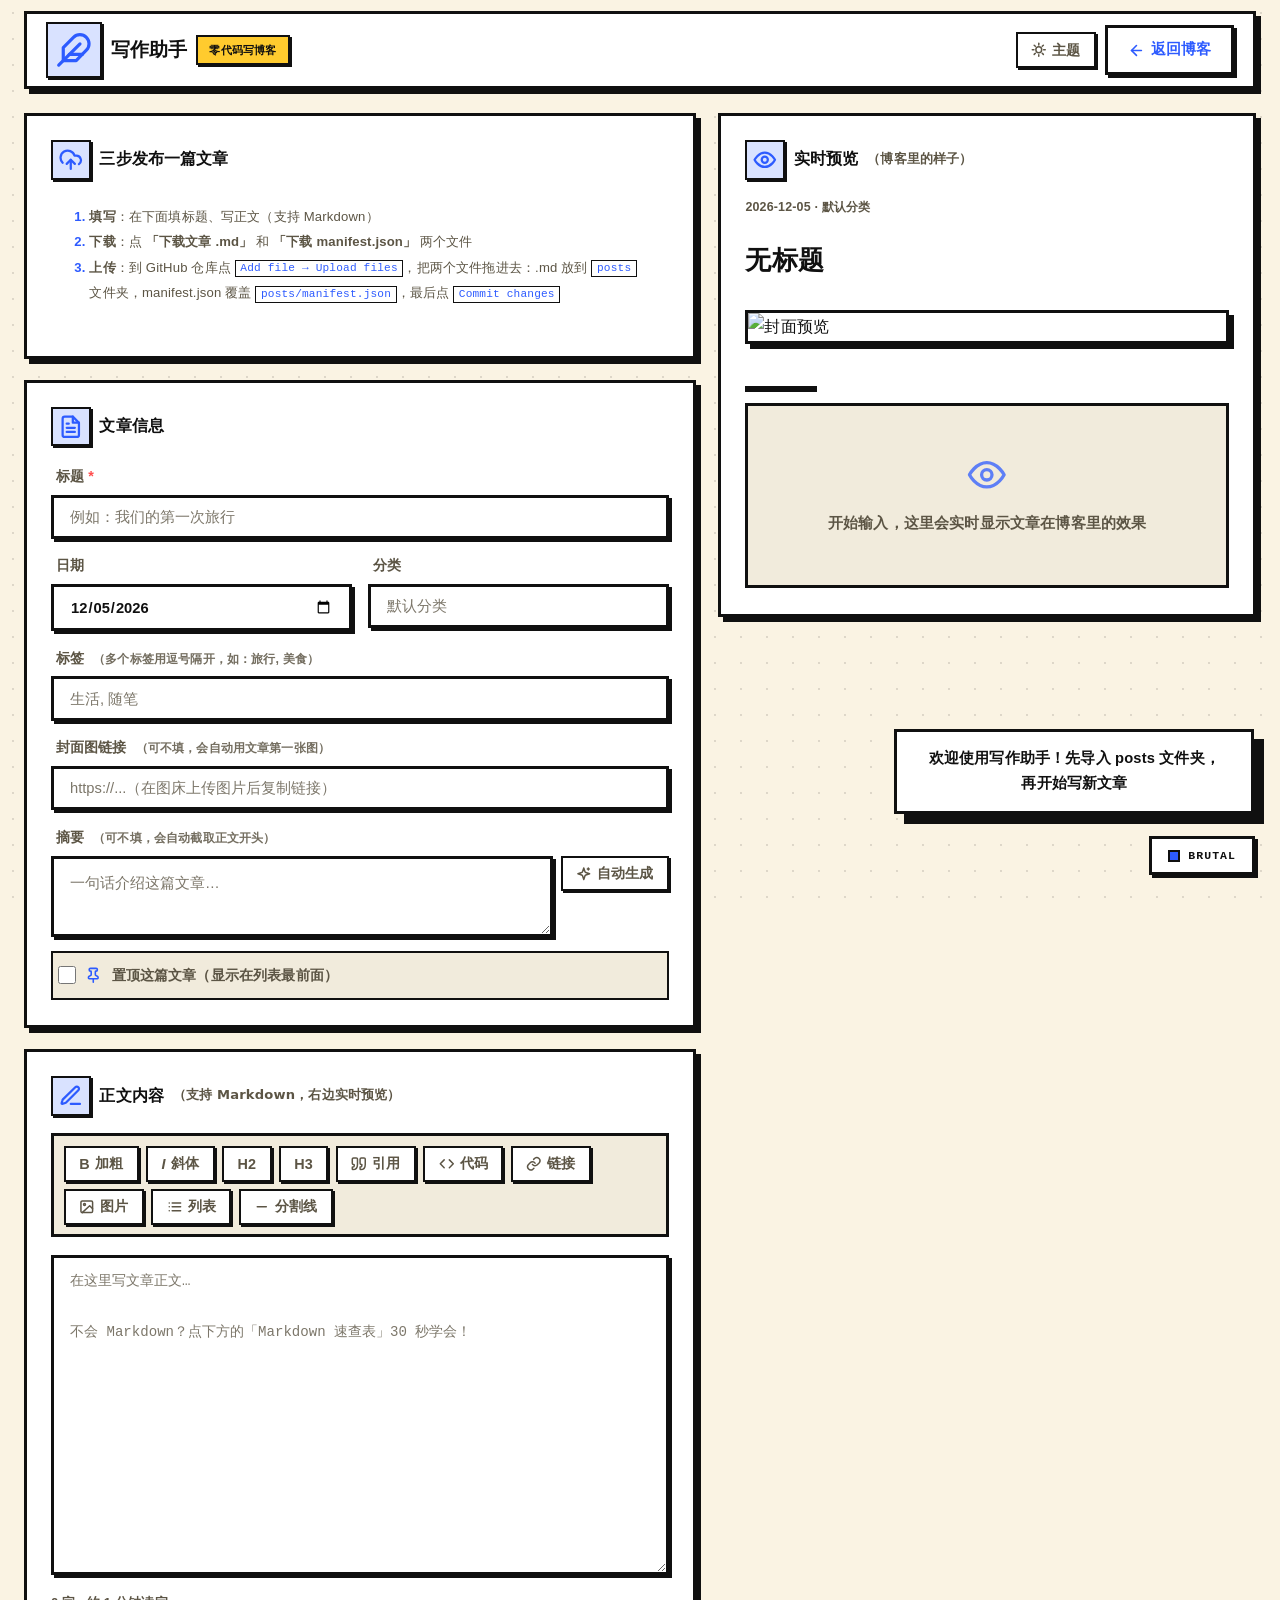
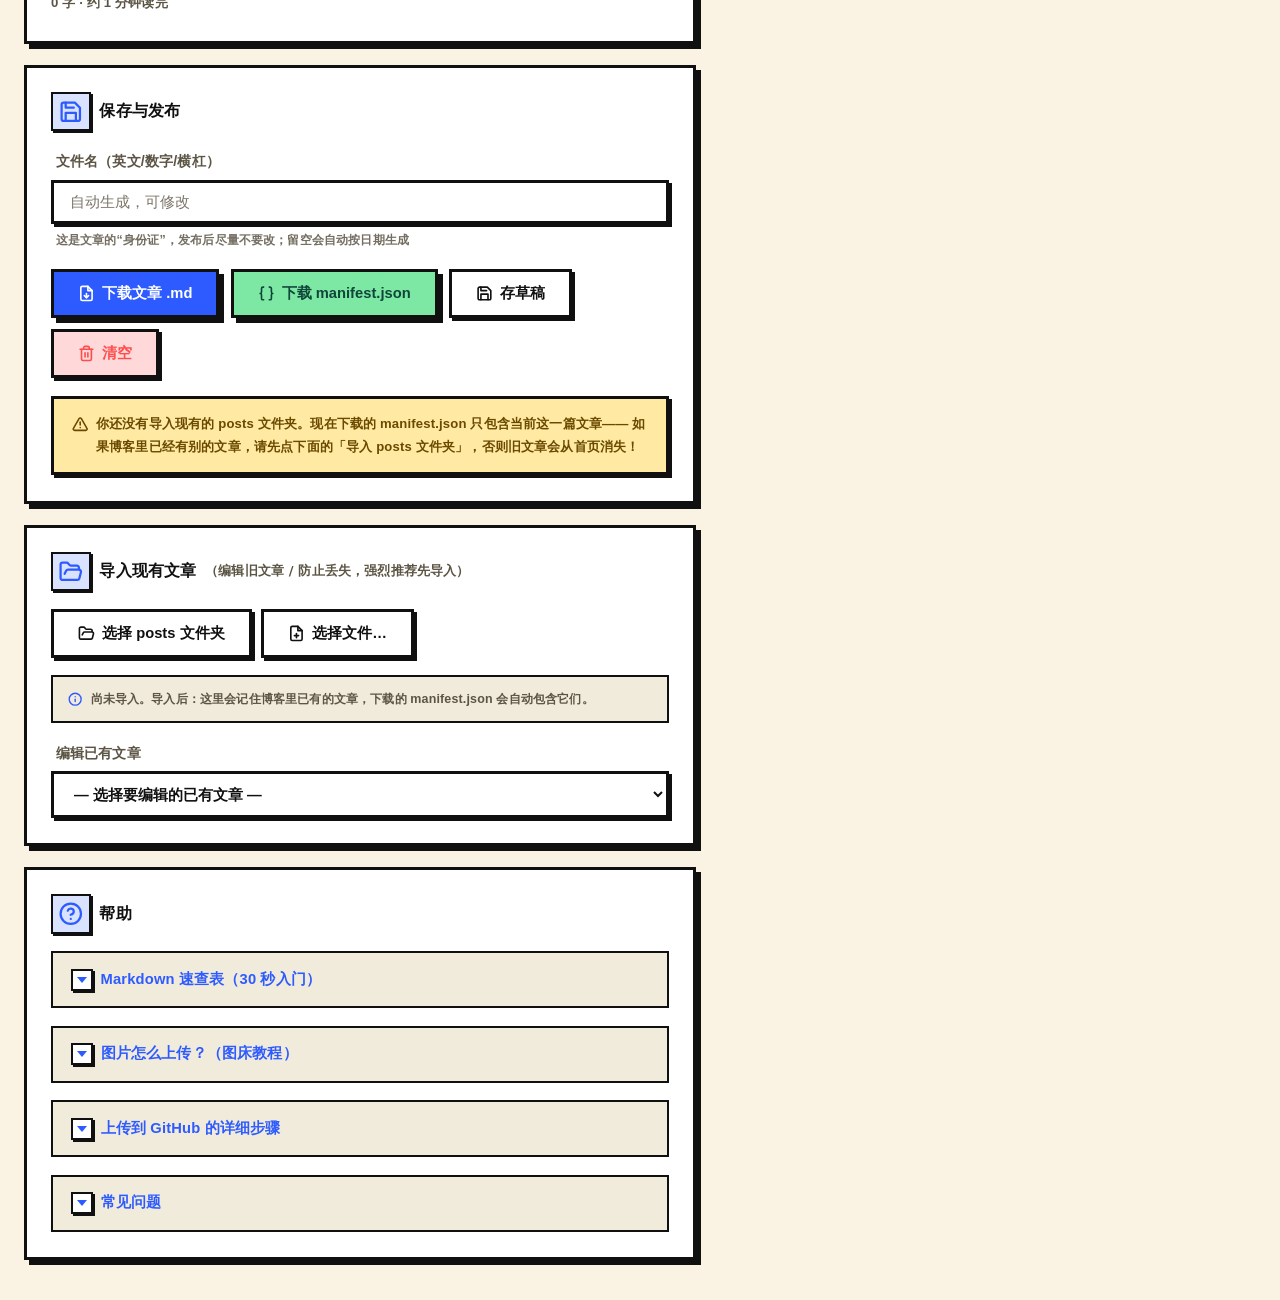
==== commit fb708fb3: "UI: 以补丁层方式全站切换 Neo-Brutalism 皮肤（旧黏土 UI 零删改保留） - 新增 assets/css/neo-brutalism.css 补丁样式：重定义 --clay-* 设计" ====
--- a/editor.html
+++ b/editor.html
@@ -5,7 +5,7 @@
     <meta name="viewport" content="width=device-width, initial-scale=1.0">
     <title>写作助手 - 让写文章像填表格一样简单</title>
     <meta name="robots" content="noindex">
-    <meta name="theme-color" content="#EDEBFA">
+    <meta name="theme-color" content="#FAF3E3">
     <script>
         // 防止主题闪烁（FOUC）：与 index.html 相同的内联脚本。
         // editor.js 在 DOMContentLoaded 之后才恢复主题，没有这段会先闪一帧亮色。
@@ -23,9 +23,24 @@
             } catch (e) { /* localStorage 不可用时按默认亮色 */ }
         })();
     </script>
+    <script>
+        // Neo-Brutalism 皮肤补丁（assets/css/neo-brutalism.css）的防闪烁：
+        // 补丁默认启用；只有保存过「黏土风」的用户才需要在首帧前补 ui-clay 类。
+        // 键名与 assets/js/ui/uipatch.js 的 STORAGE_KEY（blog-ui）保持一致。
+        (function () {
+            try {
+                if (localStorage.getItem('blog-ui') === 'clay') {
+                    document.documentElement.classList.add('ui-clay');
+                }
+            } catch (e) { /* localStorage 不可用时保持默认的 Neo-Brutalism */ }
+        })();
+    </script>
     <link rel="stylesheet" href="assets/css/tokens.css">
     <link rel="stylesheet" href="assets/css/base.css">
     <link rel="stylesheet" href="assets/css/editor.css">
+    <!-- ▼ Neo-Brutalism 皮肤补丁：必须加载在所有旧样式之后（整体覆盖外观，旧黏土样式原样保留） -->
+    <link rel="stylesheet" href="assets/css/neo-brutalism.css">
+    <!-- ▲ 想卸载补丁：删掉上面这一行即可，旧 UI 一行不用改 -->
 </head>
 <body>
     <!-- 顶栏 -->
@@ -289,5 +304,7 @@
     <script src="assets/js/core/frontmatter.js" defer></script>
     <script src="assets/js/core/markdown.js" defer></script>
     <script src="assets/js/editor.js" defer></script>
+    <!-- Neo-Brutalism 补丁开关（悬浮按钮 + meta 地址栏颜色校准，功能零耦合，去掉也不影响写作助手） -->
+    <script src="assets/js/ui/uipatch.js" defer></script>
 </body>
 </html>
--- a/assets/css/neo-brutalism.css
+++ b/assets/css/neo-brutalism.css
@@ -0,0 +1,886 @@
+/* ================================================================
+   Neo-Brutalism 皮肤补丁 (neo-brutalism.css)
+   ----------------------------------------------------------------
+   补丁原则：**不修改、不删除任何旧样式文件**。
+   本文件加载在 tokens/base/layout/components/article/responsive
+   /editor 全部旧样式之后，用两层手段把全站从 Claymorphism
+   （黏土拟物）整体覆盖为 Neo-Brutalism（新粗野主义）：
+
+     1. 重新定义 --clay-* 设计令牌（颜色 / 圆角→0 / 黏土柔和阴影
+        →纯色硬投影 / 弹性过渡 → 干脆的快过渡）。旧规则引用令牌，
+        令牌一换，全站自动跟着换。
+     2. 令牌覆盖不到的地方（旧规则写死的 border: none、50% 圆角、
+        渐变底色……）用选择器补丁逐条覆盖。
+
+   Neo-Brutalism 三板斧：
+     · 粗黑描边（3px 实线，不透明、不柔和）
+     · 硬投影（Xpx Ypx 0 纯色、零模糊、零扩散）
+     · 直角（border-radius 全部归零）+ 高饱和撞色 + 按下位移
+
+   想卸载补丁：删掉 index.html / editor.html 里的这一行
+   <link rel="stylesheet" href="assets/css/neo-brutalism.css">
+   旧黏土 UI 原样复活，一行旧代码都不用改。
+
+   想临时回退：给 <html> 加 ui-clay 类（右下角悬浮按钮 /
+   localStorage 的 blog-ui=clay 也会加）。本文件所有覆盖规则
+   都用 html:not(.ui-clay) 门控，类一加，补丁整体失效。
+   ================================================================ */
+
+/* ----------------------------------------------------------------
+   0. 补丁私有令牌
+   --nb-ink 是粗野主义的「墨色」：描边、投影、强调字全用它。
+   默认 transparent —— 这样右下角的皮肤开关按钮在黏土模式下
+   不会突兀地长出黑边；补丁生效时由下面两块令牌改成实色。
+   ---------------------------------------------------------------- */
+:root {
+    --nb-ink: transparent;
+}
+
+/* ----------------------------------------------------------------
+   1. 令牌补丁 · 亮色（Neo-Brutalism Light）
+   奶油纸底 + 白卡片 + 墨黑描边 + 电光蓝/荧光粉/芥末黄撞色
+   ---------------------------------------------------------------- */
+html:not(.ui-clay) {
+    --nb-ink: #101010;
+
+    /* ----- 主色板：高饱和、敢撞色 ----- */
+    --clay-primary: #2D5BFF;            /* 电光蓝 */
+    --clay-primary-deep: #1E41CC;
+    --clay-on-primary: #FFFFFF;
+    --clay-primary-soft: #D9E2FF;       /* 蓝色贴纸 */
+    --clay-on-primary-soft: #0F2183;
+
+    --clay-secondary: #FF90E8;          /* 荧光粉 */
+    --clay-on-secondary: #43092F;
+    --clay-secondary-soft: #FFDEF8;
+    --clay-on-secondary-soft: #7A115F;
+
+    --clay-tertiary: #7CE8A4;           /* 薄荷绿 */
+    --clay-tertiary-soft: #D4F7E2;
+    --clay-on-tertiary-soft: #0A5C34;
+
+    --clay-warn: #FFCB2E;               /* 芥末黄：高亮专用 */
+    --clay-warn-soft: #FFE9A3;
+    --clay-on-warn-soft: #6B4A00;
+
+    --clay-error: #FF4D4D;
+    --clay-error-soft: #FFD9D9;
+    --clay-on-error-soft: #8F1616;
+
+    /* ----- 表面：纸感 ----- */
+    --clay-bg: #FAF3E3;                 /* 奶油纸底 */
+    --clay-bg-tint: none;               /* 撤掉三团柔光，换成点阵网格（见下） */
+    --clay-surface: #FFFFFF;
+    --clay-surface-2: #F1EBDC;
+    --clay-surface-3: #FFFFFF;
+    --clay-on-surface: #101010;
+    --clay-on-surface-dim: #5C5545;
+
+    --clay-shade: rgba(16, 16, 16, 0.2);
+    --clay-shade-strong: rgba(16, 16, 16, 0.32);
+    --clay-light: rgba(255, 255, 255, 0.9);
+
+    /* ----- 硬投影：零模糊、零扩散，偏移多少就是多少 ----- */
+    --clay-1: 3px 3px 0 var(--nb-ink);
+    --clay-2: 5px 5px 0 var(--nb-ink);
+    --clay-3: 8px 8px 0 var(--nb-ink);
+    --clay-4: 10px 10px 0 var(--nb-ink);
+    --clay-inset: inset 3px 3px 0 rgba(16, 16, 16, 0.08);
+    --clay-inset-deep: inset 4px 4px 0 rgba(16, 16, 16, 0.14);
+    --clay-color-raise: 5px 5px 0 var(--nb-ink);
+
+    /* ----- 形状：全部直角 ----- */
+    --clay-r-xs: 0;
+    --clay-r-sm: 0;
+    --clay-r-md: 0;
+    --clay-r-lg: 0;
+    --clay-r-xl: 0;
+    --clay-r-full: 0;
+
+    /* ----- 排版：粗黑无衬线 + 等宽字点缀 ----- */
+    --clay-font: 'Helvetica Neue', Helvetica, Arial, 'Segoe UI',
+                 'PingFang SC', 'HarmonyOS Sans SC', 'Microsoft YaHei',
+                 system-ui, sans-serif;
+    --clay-font-display: 'Archivo Black', 'Arial Black', 'Helvetica Neue',
+                 'PingFang SC', 'HarmonyOS Sans SC', 'Microsoft YaHei',
+                 system-ui, sans-serif;
+    --clay-font-mono: 'JetBrains Mono', 'Fira Code', ui-monospace,
+                 'SF Mono', 'Cascadia Code', Consolas, monospace;
+
+    /* ----- 过渡：快、脆、不回弹 ----- */
+    --clay-t-fast: 0.1s cubic-bezier(0.2, 0, 0, 1);
+    --clay-t: 0.14s cubic-bezier(0.2, 0, 0, 1);
+    --clay-t-slow: 0.2s cubic-bezier(0.2, 0, 0, 1);
+}
+
+/* ----------------------------------------------------------------
+   2. 令牌补丁 · 暗色（Neo-Brutalism Dark）
+   暗夜纸底 + 米白描边/投影（黑底上黑影子看不见，干脆反色成
+   「粉笔白」轮廓，荧光撞色不变，对比更凶）
+   ---------------------------------------------------------------- */
+html[data-theme="dark"]:not(.ui-clay) {
+    --nb-ink: #F2EFE9;
+
+    --clay-primary: #7790FF;
+    --clay-primary-deep: #93A7FF;
+    --clay-on-primary: #101010;
+    --clay-primary-soft: #323A66;
+    --clay-on-primary-soft: #C7D2FF;
+
+    --clay-secondary: #FF9DEE;
+    --clay-on-secondary: #43092F;
+    --clay-secondary-soft: #4D2340;
+    --clay-on-secondary-soft: #FFD3F4;
+
+    --clay-tertiary: #7CE8A4;
+    --clay-tertiary-soft: #1F4A33;
+    --clay-on-tertiary-soft: #B8F5CE;
+
+    --clay-warn: #FFCB2E;
+    --clay-warn-soft: #574408;
+    --clay-on-warn-soft: #FFE9A3;
+
+    --clay-error: #FF6B6B;
+    --clay-error-soft: #5C2320;
+    --clay-on-error-soft: #FFD1D1;
+
+    --clay-bg: #171512;
+    --clay-bg-tint: none;
+    --clay-surface: #23201B;
+    --clay-surface-2: #2C2822;
+    --clay-surface-3: #26231E;
+    --clay-on-surface: #F5F1E6;
+    --clay-on-surface-dim: #A79E8B;
+
+    --clay-shade: rgba(0, 0, 0, 0.5);
+    --clay-shade-strong: rgba(0, 0, 0, 0.65);
+    --clay-light: rgba(255, 255, 255, 0.06);
+
+    --clay-1: 3px 3px 0 rgba(242, 239, 233, 0.85);
+    --clay-2: 5px 5px 0 rgba(242, 239, 233, 0.85);
+    --clay-3: 8px 8px 0 rgba(242, 239, 233, 0.85);
+    --clay-4: 10px 10px 0 rgba(242, 239, 233, 0.85);
+    --clay-inset: inset 3px 3px 0 rgba(242, 239, 233, 0.06);
+    --clay-inset-deep: inset 4px 4px 0 rgba(242, 239, 233, 0.1);
+    --clay-color-raise: 5px 5px 0 rgba(242, 239, 233, 0.85);
+}
+
+/* 尊重「减少动态效果」：与旧 tokens.css 行为保持一致，
+   但要重新声明一遍（本文件的选择器优先级更高，不重声明会盖掉旧的） */
+@media (prefers-reduced-motion: reduce) {
+    html:not(.ui-clay) {
+        --clay-t-fast: 0.01ms linear;
+        --clay-t: 0.01ms linear;
+        --clay-t-slow: 0.01ms linear;
+    }
+}
+
+/* ================================================================
+   3. 基础层补丁
+   ================================================================ */
+
+/* 纸底 + 点阵网格：粗野主义站点的经典底纹 */
+html:not(.ui-clay) body {
+    background-image: radial-gradient(rgba(16, 16, 16, 0.12) 1.3px, transparent 1.3px);
+    background-size: 26px 26px;
+}
+html[data-theme="dark"]:not(.ui-clay) body {
+    background-image: radial-gradient(rgba(242, 239, 233, 0.1) 1.3px, transparent 1.3px);
+}
+
+/* 滚动条：一根带描边的实心方条 */
+html:not(.ui-clay) ::-webkit-scrollbar { width: 14px; height: 14px; }
+html:not(.ui-clay) ::-webkit-scrollbar-track { background: var(--clay-bg); }
+html:not(.ui-clay) ::-webkit-scrollbar-thumb {
+    background: var(--clay-primary);
+    border: 3px solid var(--clay-bg);
+    background-clip: padding-box;
+    border-radius: 0;
+}
+html:not(.ui-clay) ::-webkit-scrollbar-thumb:hover {
+    background: var(--clay-primary-deep);
+    background-clip: padding-box;
+}
+
+/* 选中文字 = 一块芥末黄荧光贴纸 */
+html:not(.ui-clay) ::selection {
+    background: var(--clay-warn);
+    color: #101010;
+}
+
+/* 聚焦环：黑框，直角 */
+html:not(.ui-clay) :focus-visible {
+    outline: 3px solid var(--nb-ink);
+    outline-offset: 2px;
+}
+
+/* 旧黏土工具类补上描边 */
+html:not(.ui-clay) .clay { border: 3px solid var(--nb-ink); }
+html:not(.ui-clay) .clay-inset { border: 2px solid var(--nb-ink); }
+
+/* 无脚本提示 */
+html:not(.ui-clay) .nojs-tip { border: 3px solid var(--nb-ink); }
+
+/* 页脚：一块方牌子 */
+html:not(.ui-clay) .site-footer .footer-line { border: 3px solid var(--nb-ink); }
+html:not(.ui-clay) .site-footer a:hover { text-decoration: underline; text-decoration-thickness: 2px; }
+
+/* ================================================================
+   4. 顶栏补丁
+   ================================================================ */
+
+/* 滚动时顶栏背后的渐隐毛玻璃 → 一整块纸 + 底部墨线 */
+html:not(.ui-clay) .site-header::before {
+    background: var(--clay-bg);
+    backdrop-filter: none;
+    -webkit-backdrop-filter: none;
+}
+html:not(.ui-clay) .site-header.scrolled::before {
+    box-shadow: 0 4px 0 var(--nb-ink);
+}
+
+html:not(.ui-clay) .header-inner { border: 3px solid var(--nb-ink); }
+
+/* 站名旁三颗黏土球 → 三枚彩色方片（保留呼吸动画） */
+html:not(.ui-clay) .blog-name .paw-dot {
+    border-radius: 0;
+    border: 2px solid var(--nb-ink);
+    box-shadow: 2px 2px 0 var(--nb-ink);
+}
+
+/* 搜索框：白底黑框，聚焦时投影加重 */
+html:not(.ui-clay) .search-input {
+    border: 3px solid var(--nb-ink);
+    background: var(--clay-surface);
+    box-shadow: 3px 3px 0 var(--nb-ink);
+}
+html:not(.ui-clay) .search-input:focus {
+    box-shadow: 5px 5px 0 var(--nb-ink);
+}
+html:not(.ui-clay) .search-clear {
+    border-radius: 0;
+    border: 2px solid var(--nb-ink);
+    background: var(--clay-surface-3);
+    box-shadow: 2px 2px 0 var(--nb-ink);
+}
+html:not(.ui-clay) .search-kbd {
+    border: 2px solid var(--nb-ink);
+    border-radius: 0;
+    box-shadow: 2px 2px 0 var(--nb-ink);
+    background: var(--clay-surface);
+}
+
+/* 圆形图标按钮 → 方钮 + 「按下去」交互 */
+html:not(.ui-clay) .m3-icon-btn,
+html:not(.ui-clay) .mobile-menu-btn,
+html:not(.ui-clay) .mobile-search-btn {
+    border: 3px solid var(--nb-ink);
+    border-radius: 0;
+}
+html:not(.ui-clay) .m3-icon-btn:hover,
+html:not(.ui-clay) .mobile-menu-btn:hover,
+html:not(.ui-clay) .mobile-search-btn:hover {
+    transform: translate(-2px, -2px);
+}
+html:not(.ui-clay) .m3-icon-btn:active,
+html:not(.ui-clay) .mobile-menu-btn:active,
+html:not(.ui-clay) .mobile-search-btn:active {
+    transform: translate(3px, 3px);
+    box-shadow: 0 0 0 var(--nb-ink);
+}
+
+/* 语言下拉 */
+html:not(.ui-clay) .lang-select {
+    border: 3px solid var(--nb-ink);
+    border-radius: 0;
+    background-color: var(--clay-surface);
+    box-shadow: 3px 3px 0 var(--nb-ink);
+}
+html:not(.ui-clay) .lang-select:hover,
+html:not(.ui-clay) .lang-select:focus-visible {
+    transform: translate(-2px, -2px);
+    box-shadow: 5px 5px 0 var(--nb-ink);
+    outline: none;
+}
+
+/* ================================================================
+   5. 侧边栏补丁
+   ================================================================ */
+html:not(.ui-clay) .sidebar-section { border: 3px solid var(--nb-ink); }
+
+/* 标题前的黏土点 → 墨边方片 */
+html:not(.ui-clay) .sidebar-section h3::before {
+    border-radius: 0;
+    border: 2px solid var(--nb-ink);
+    box-shadow: 2px 2px 0 var(--nb-ink);
+}
+
+/* 标签：贴纸 + 位移按压 */
+html:not(.ui-clay) .sidebar-tag {
+    border: 2px solid var(--nb-ink);
+    box-shadow: 2px 2px 0 var(--nb-ink);
+}
+html:not(.ui-clay) .sidebar-tag:hover {
+    transform: translate(-2px, -2px);
+    box-shadow: 4px 4px 0 var(--nb-ink);
+}
+html:not(.ui-clay) .sidebar-tag:active {
+    transform: translate(2px, 2px);
+    box-shadow: 0 0 0 var(--nb-ink);
+}
+
+/* 分类 / 归档列表项：平时只有底色，悬停 / 激活时长出墨框 */
+html:not(.ui-clay) .sidebar-cat-item,
+html:not(.ui-clay) .sidebar-archive-item {
+    border: 2px solid transparent;
+    border-radius: 0;
+}
+html:not(.ui-clay) .sidebar-cat-item:hover,
+html:not(.ui-clay) .sidebar-archive-item:hover {
+    border-color: var(--nb-ink);
+    background: var(--clay-surface);
+    box-shadow: 3px 3px 0 var(--nb-ink);
+    transform: translate(-1px, -1px);
+}
+html:not(.ui-clay) .sidebar-cat-item.active,
+html:not(.ui-clay) .sidebar-archive-item.active {
+    border-color: var(--nb-ink);
+    background: var(--clay-primary-soft);
+    box-shadow: 3px 3px 0 var(--nb-ink);
+}
+
+/* 计数徽章：芥末黄小方牌 */
+html:not(.ui-clay) .sidebar-cat-item .count,
+html:not(.ui-clay) .sidebar-archive-item .count {
+    border: 2px solid var(--nb-ink);
+    border-radius: 0;
+    background: var(--clay-warn);
+    color: #101010;
+    box-shadow: 2px 2px 0 var(--nb-ink);
+}
+
+/* 「显示全部文章」主按钮 */
+html:not(.ui-clay) .sidebar-reset { border: 3px solid var(--nb-ink); }
+html:not(.ui-clay) .sidebar-reset:hover { transform: translate(-2px, -2px); }
+html:not(.ui-clay) .sidebar-reset:active {
+    transform: translate(3px, 3px);
+    box-shadow: 0 0 0 var(--nb-ink);
+}
+
+/* ================================================================
+   6. 内容区 / 文章卡片 / 分页 / 空状态 / 骨架 / Toast
+   ================================================================ */
+html:not(.ui-clay) .content-header { border: 3px solid var(--nb-ink); }
+
+/* 结果计数：荧光黄方牌（文字永远用墨黑，黄底两套主题通用） */
+html:not(.ui-clay) .result-count {
+    border: 2px solid var(--nb-ink);
+    background: var(--clay-warn);
+    color: #101010;
+    box-shadow: 2px 2px 0 var(--nb-ink);
+}
+
+/* 文章卡片 */
+html:not(.ui-clay) .post-card { border: 3px solid var(--nb-ink); }
+html:not(.ui-clay) .post-card:hover { transform: translate(-3px, -3px); }
+html:not(.ui-clay) .post-card:active {
+    transform: translate(3px, 3px);
+    box-shadow: 2px 2px 0 var(--nb-ink);
+}
+
+/* 置顶文章：整张卡刷成荧光黄，右上角戳一枚粉色方钉 */
+html:not(.ui-clay) .post-card.sticky-post { background: var(--clay-warn); }
+html[data-theme="dark"]:not(.ui-clay) .post-card.sticky-post { background: var(--clay-warn-soft); }
+html:not(.ui-clay) .post-card.sticky-post::after {
+    border-radius: 0;
+    border: 2px solid var(--nb-ink);
+    box-shadow: 2px 2px 0 var(--nb-ink);
+}
+
+/* 封面 */
+html:not(.ui-clay) .card-cover { border: 3px solid var(--nb-ink); }
+html:not(.ui-clay) .card-cover img { border-radius: 0; }
+html:not(.ui-clay) .card-cover-placeholder {
+    background: var(--clay-primary-soft);
+    text-shadow: none;
+}
+
+/* 卡片上的小徽章 / 标签 */
+html:not(.ui-clay) .card-sticky-badge { border: 2px solid var(--nb-ink); }
+html:not(.ui-clay) .card-category { border: 2px solid var(--nb-ink); }
+html:not(.ui-clay) .card-tag {
+    border: 2px solid var(--nb-ink);
+    box-shadow: 2px 2px 0 var(--nb-ink);
+}
+html:not(.ui-clay) .card-tag.clickable:hover {
+    transform: translate(-1px, -1px);
+    box-shadow: 3px 3px 0 var(--nb-ink);
+}
+
+/* 搜索高亮：荧光黄记号笔 */
+html:not(.ui-clay) mark.search-hl {
+    background: var(--clay-warn);
+    color: #101010;
+    border: 2px solid var(--nb-ink);
+    border-radius: 0;
+    box-shadow: 2px 2px 0 var(--nb-ink);
+}
+
+/* 分页方钮 */
+html:not(.ui-clay) .page-btn { border: 3px solid var(--nb-ink); }
+html:not(.ui-clay) .page-btn:hover:not(:disabled) { transform: translate(-2px, -2px); }
+html:not(.ui-clay) .page-btn:active:not(:disabled) {
+    transform: translate(3px, 3px);
+    box-shadow: 0 0 0 var(--nb-ink);
+}
+html:not(.ui-clay) .page-btn.active { transform: none; }
+html:not(.ui-clay) .page-btn:disabled { box-shadow: none; }
+
+/* 空状态 */
+html:not(.ui-clay) .empty-state { border: 3px solid var(--nb-ink); }
+html:not(.ui-clay) .empty-state .empty-icon {
+    border-radius: 0;
+    border: 3px solid var(--nb-ink);
+    background: var(--clay-warn);
+    color: #101010;
+    box-shadow: 4px 4px 0 var(--nb-ink);
+}
+
+/* 骨架屏 */
+html:not(.ui-clay) .skeleton-card { border: 3px solid var(--nb-ink); }
+
+/* Toast：方牌 + 硬投影，弹入更快更脆 */
+html:not(.ui-clay) .toast {
+    border: 3px solid var(--nb-ink);
+    animation-duration: 0.18s;
+    animation-timing-function: cubic-bezier(0.2, 0, 0, 1);
+}
+html:not(.ui-clay) .toast.toast-out { animation-duration: 0.15s; }
+/* 给右下角的皮肤开关让位，Toast 整体抬高一点 */
+html:not(.ui-clay) .toast-container { bottom: 5.4rem; }
+
+/* 回到顶部：圆钮 → 方钮 */
+html:not(.ui-clay) .back-to-top {
+    border-radius: 0;
+    border: 3px solid var(--nb-ink);
+}
+html:not(.ui-clay) .back-to-top.visible { transform: translateY(0) scale(1); }
+html:not(.ui-clay) .back-to-top:hover {
+    transform: translate(-2px, -2px);
+    box-shadow: 7px 7px 0 var(--nb-ink);
+}
+html:not(.ui-clay) .back-to-top:active {
+    transform: translate(2px, 2px);
+    box-shadow: 0 0 0 var(--nb-ink);
+}
+
+/* 阅读进度条：黄蓝斜纹硬糖条 */
+html:not(.ui-clay) .reading-progress { height: 10px; }
+html:not(.ui-clay) .reading-progress-bar {
+    background: repeating-linear-gradient(-45deg,
+        var(--clay-warn) 0 12px,
+        var(--clay-primary) 12px 24px);
+    border-radius: 0;
+    box-shadow: 0 3px 0 var(--nb-ink);
+}
+
+/* ================================================================
+   7. 文章详情页补丁
+   ================================================================ */
+html:not(.ui-clay) .article-view {
+    border: 3px solid var(--nb-ink);
+    animation-duration: 0.22s;
+    animation-timing-function: cubic-bezier(0.2, 0, 0, 1);
+}
+html:not(.ui-clay) .article-back { border: 3px solid var(--nb-ink); }
+html:not(.ui-clay) .article-back:hover { transform: translate(-2px, -2px); }
+html:not(.ui-clay) .article-back:active {
+    transform: translate(2px, 2px);
+    box-shadow: 0 0 0 var(--nb-ink);
+}
+html:not(.ui-clay) .article-cover-full { border: 3px solid var(--nb-ink); }
+html:not(.ui-clay) .article-meta {
+    border: 3px solid var(--nb-ink);
+    box-shadow: var(--clay-1);
+}
+html:not(.ui-clay) .article-meta .meta-sep { border-radius: 0; }
+
+/* 标题下的黏土短棍 → 墨边色块 */
+html:not(.ui-clay) .article-content h1::after,
+html:not(.ui-clay) .article-content h2::after {
+    border-radius: 0;
+    box-shadow: 3px 3px 0 var(--nb-ink);
+}
+
+/* 行内链接：贴纸式，悬停反色 */
+html:not(.ui-clay) .article-content a {
+    border: 2px solid var(--nb-ink);
+    box-shadow: 2px 2px 0 var(--nb-ink);
+}
+html:not(.ui-clay) .article-content a:hover {
+    background: var(--clay-primary);
+    color: var(--clay-on-primary);
+    box-shadow: 2px 2px 0 var(--nb-ink);
+}
+
+/* 图片 / 嵌入媒体 */
+html:not(.ui-clay) .article-content img {
+    border: 3px solid var(--nb-ink);
+}
+html:not(.ui-clay) .article-content img:hover {
+    transform: translate(-2px, -2px);
+    box-shadow: 7px 7px 0 var(--nb-ink);
+}
+html:not(.ui-clay) .article-content iframe,
+html:not(.ui-clay) .article-content video,
+html:not(.ui-clay) .article-content embed,
+html:not(.ui-clay) .article-content object {
+    border: 3px solid var(--nb-ink);
+    box-shadow: var(--clay-1);
+}
+
+/* 引用块：墨框 + 粗色左肋，撤掉内部小圆棒 */
+html:not(.ui-clay) .article-content blockquote {
+    border: 3px solid var(--nb-ink);
+    border-left: 10px solid var(--clay-secondary);
+    box-shadow: var(--clay-1);
+}
+html:not(.ui-clay) .article-content blockquote::before { display: none; }
+
+/* 代码：行内小贴纸 / 代码块墨框 */
+html:not(.ui-clay) .article-content code {
+    border: 1.5px solid var(--nb-ink);
+    border-radius: 0;
+    box-shadow: none;
+}
+html:not(.ui-clay) .article-content pre {
+    border: 3px solid var(--nb-ink);
+    box-shadow: var(--clay-1);
+}
+html:not(.ui-clay) .copy-code-btn {
+    border: 2px solid var(--nb-ink);
+    background: var(--clay-surface);
+}
+
+/* 表格：实线网格 + 芥末黄表头 */
+html:not(.ui-clay) .article-content table {
+    border-collapse: collapse;
+    border-spacing: 0;
+    border: 3px solid var(--nb-ink);
+    box-shadow: var(--clay-2);
+    padding: 0;
+}
+html:not(.ui-clay) .article-content th,
+html:not(.ui-clay) .article-content td {
+    border: 2px solid var(--nb-ink);
+    border-radius: 0;
+}
+html:not(.ui-clay) .article-content th {
+    background: var(--clay-warn);
+    color: #101010;
+}
+
+/* 分割线：一块实心色条 */
+html:not(.ui-clay) .article-content hr {
+    background: var(--clay-primary);
+    height: 6px;
+    border-radius: 0;
+    box-shadow: 3px 3px 0 var(--nb-ink);
+}
+
+/* 图片加载失败的占位 */
+html:not(.ui-clay) .img-fallback { border: 3px solid var(--nb-ink); }
+
+/* 上一篇 / 下一篇 */
+html:not(.ui-clay) .article-nav-item { border: 3px solid var(--nb-ink); }
+html:not(.ui-clay) .article-nav-item:hover { transform: translate(-2px, -2px); }
+html:not(.ui-clay) .article-nav-item:active {
+    transform: translate(2px, 2px);
+    box-shadow: 0 0 0 var(--nb-ink);
+}
+
+/* 灯箱：压暗不打磨（撤掉毛玻璃），按钮全部方角化 */
+html:not(.ui-clay) .lightbox {
+    background: rgba(12, 10, 8, 0.9);
+    backdrop-filter: none;
+    -webkit-backdrop-filter: none;
+}
+html:not(.ui-clay) .lightbox-img {
+    border-radius: 0;
+    border: 3px solid #F2EFE9;
+    box-shadow: 14px 14px 0 rgba(0, 0, 0, 0.55);
+}
+html:not(.ui-clay) .lightbox button {
+    border-radius: 0;
+    border: 3px solid #F2EFE9;
+    background: #171512;
+    box-shadow: 4px 4px 0 rgba(0, 0, 0, 0.55);
+}
+html:not(.ui-clay) .lightbox-caption {
+    border-radius: 0;
+    border: 2px solid rgba(242, 239, 233, 0.7);
+    background: #171512;
+}
+
+/* ================================================================
+   8. 写作助手 (editor.html) 补丁
+   ================================================================ */
+html:not(.ui-clay) .editor-header-inner { border: 3px solid var(--nb-ink); }
+html:not(.ui-clay) .editor-brand > .icon {
+    border-radius: 0;
+    border: 2px solid var(--nb-ink);
+    box-shadow: 2px 2px 0 var(--nb-ink);
+}
+html:not(.ui-clay) .editor-brand .badge {
+    border: 2px solid var(--nb-ink);
+    background: var(--clay-warn);
+    color: #101010;
+    box-shadow: 2px 2px 0 var(--nb-ink);
+}
+html:not(.ui-clay) .editor-back-link { border: 3px solid var(--nb-ink); }
+html:not(.ui-clay) .editor-back-link:hover { transform: translate(-2px, -2px); }
+html:not(.ui-clay) .editor-back-link:active {
+    transform: translate(2px, 2px);
+    box-shadow: 0 0 0 var(--nb-ink);
+}
+
+/* 面板 */
+html:not(.ui-clay) .editor-panel { border: 3px solid var(--nb-ink); }
+html:not(.ui-clay) .panel-title > .icon {
+    border-radius: 0;
+    border: 2px solid var(--nb-ink);
+    box-shadow: 2px 2px 0 var(--nb-ink);
+}
+
+/* 表单：白底墨框输入槽 */
+html:not(.ui-clay) .form-input,
+html:not(.ui-clay) .form-textarea {
+    border: 3px solid var(--nb-ink);
+    background: var(--clay-surface);
+    box-shadow: 3px 3px 0 var(--nb-ink);
+}
+html:not(.ui-clay) .form-input:focus,
+html:not(.ui-clay) .form-textarea:focus {
+    box-shadow: 5px 5px 0 var(--nb-ink);
+    outline: none;
+}
+html:not(.ui-clay) .form-check {
+    border: 2px solid var(--nb-ink);
+    box-shadow: none;
+}
+
+/* Markdown 工具栏 */
+html:not(.ui-clay) .md-toolbar {
+    border: 3px solid var(--nb-ink);
+    box-shadow: none;
+}
+html:not(.ui-clay) .md-btn {
+    border: 2px solid var(--nb-ink);
+    box-shadow: 2px 2px 0 var(--nb-ink);
+}
+html:not(.ui-clay) .md-btn:hover { transform: translate(-1px, -1px); }
+html:not(.ui-clay) .md-btn:active {
+    transform: translate(2px, 2px);
+    box-shadow: 0 0 0 var(--nb-ink);
+}
+
+/* 按钮区 */
+html:not(.ui-clay) .btn { border: 3px solid var(--nb-ink); }
+html:not(.ui-clay) .btn:hover { transform: translate(-2px, -2px); }
+html:not(.ui-clay) .btn:active {
+    transform: translate(3px, 3px);
+    box-shadow: 0 0 0 var(--nb-ink);
+}
+html:not(.ui-clay) .btn-primary {
+    background: var(--clay-primary);
+    color: var(--clay-on-primary);
+}
+html:not(.ui-clay) .btn-primary:hover { filter: none; }
+html:not(.ui-clay) .btn-tertiary {
+    color: #10453A;
+    box-shadow: var(--clay-color-raise);
+}
+html:not(.ui-clay) .btn-danger-ghost { border: 3px solid var(--nb-ink); }
+html:not(.ui-clay) .btn[disabled] { box-shadow: none; }
+
+/* 导入 / 警示条 */
+html:not(.ui-clay) .import-note {
+    border: 2px solid var(--nb-ink);
+    box-shadow: none;
+}
+html:not(.ui-clay) .warn-banner {
+    border: 3px solid var(--nb-ink);
+    box-shadow: var(--clay-1);
+}
+
+/* 预览面板 */
+html:not(.ui-clay) .preview-cover { border: 3px solid var(--nb-ink); }
+html:not(.ui-clay) .preview-content::before {
+    background: var(--nb-ink);
+    height: 6px;
+    border-radius: 0;
+    box-shadow: none;
+}
+html:not(.ui-clay) .preview-content img {
+    border: 3px solid var(--nb-ink);
+    box-shadow: var(--clay-1);
+}
+html:not(.ui-clay) .preview-content iframe,
+html:not(.ui-clay) .preview-content video {
+    border: 3px solid var(--nb-ink);
+    box-shadow: none;
+}
+html:not(.ui-clay) .preview-content blockquote {
+    border: 3px solid var(--nb-ink);
+    border-left: 8px solid var(--clay-secondary);
+    box-shadow: none;
+}
+html:not(.ui-clay) .preview-content code {
+    border: 1.5px solid var(--nb-ink);
+    border-radius: 0;
+    box-shadow: none;
+}
+html:not(.ui-clay) .preview-content pre {
+    border: 3px solid var(--nb-ink);
+    box-shadow: none;
+}
+html:not(.ui-clay) .preview-content table {
+    border-collapse: collapse;
+    border-spacing: 0;
+    border: 3px solid var(--nb-ink);
+    padding: 0;
+}
+html:not(.ui-clay) .preview-content th,
+html:not(.ui-clay) .preview-content td { border: 2px solid var(--nb-ink); }
+html:not(.ui-clay) .preview-content th {
+    background: var(--clay-warn);
+    color: #101010;
+}
+html:not(.ui-clay) .preview-empty {
+    border: 3px solid var(--nb-ink);
+    box-shadow: none;
+}
+
+/* 帮助折叠面板 */
+html:not(.ui-clay) .help-details {
+    border: 2px solid var(--nb-ink);
+    box-shadow: none;
+}
+html:not(.ui-clay) .help-details summary::before {
+    border-radius: 0;
+    border: 2px solid var(--nb-ink);
+    box-shadow: 2px 2px 0 var(--nb-ink);
+}
+html:not(.ui-clay) .help-tip {
+    border: 2px solid var(--nb-ink);
+    box-shadow: none;
+}
+html:not(.ui-clay) .help-body code,
+html:not(.ui-clay) .help-table code {
+    border: 1.5px solid var(--nb-ink);
+    border-radius: 0;
+    box-shadow: none;
+}
+html:not(.ui-clay) .help-table {
+    border-collapse: collapse;
+    border-spacing: 0;
+}
+html:not(.ui-clay) .help-table th,
+html:not(.ui-clay) .help-table td {
+    border: 2px solid var(--nb-ink);
+    border-radius: 0;
+}
+html:not(.ui-clay) .help-table th {
+    background: var(--clay-warn);
+    color: #101010;
+}
+
+/* ================================================================
+   9. 响应式 & RTL（仅补丁态需要额外处理的）
+   ================================================================ */
+@media (max-width: 768px) {
+    /* 移动端抽屉侧栏：加一条墨色右缘 */
+    html:not(.ui-clay) .sidebar { border-right: 3px solid var(--nb-ink); }
+    html:not(.ui-clay)[dir="rtl"] .sidebar {
+        border-right: none;
+        border-left: 3px solid var(--nb-ink);
+    }
+    /* 顶部滑出的搜索条 */
+    html:not(.ui-clay) .search-wrap.mobile-visible { border: 3px solid var(--nb-ink); }
+    /* 遮罩撤掉毛玻璃 */
+    html:not(.ui-clay) .sidebar-overlay {
+        background: rgba(12, 10, 8, 0.55);
+        backdrop-filter: none;
+        -webkit-backdrop-filter: none;
+    }
+    html:not(.ui-clay) .toast-container { bottom: 5rem; }
+}
+
+/* RTL 下 Toast 与皮肤开关同侧，抬高避让 */
+html:not(.ui-clay)[dir="rtl"] .toast-container { bottom: 5.4rem; }
+@media (max-width: 768px) {
+    html:not(.ui-clay)[dir="rtl"] .toast-container { bottom: 5rem; }
+}
+
+/* ================================================================
+   10. 皮肤开关（uipatch.js 动态注入）
+   ----------------------------------------------------------------
+   这段**故意不做 ui-clay 门控**：黏土模式下按钮也要能显示
+   （否则切回去就找不到入口了）。它全部走 --clay-* 令牌，所以
+   黏土模式下自动变成一颗圆角黏土钮，补丁模式下是墨边方钮，
+   两边都不违和。--nb-ink 默认 transparent，黏土模式下不露边。
+   ================================================================ */
+.ui-style-switch {
+    position: fixed;
+    bottom: 1.6rem;
+    right: 1.6rem;
+    /* 高于页面内容、低于灯箱(10000)/Toast(10100)，全屏看图时不抢戏 */
+    z-index: 9500;
+    display: inline-flex;
+    align-items: center;
+    gap: 0.5rem;
+    padding: 0.62rem 1rem;
+    font-family: var(--clay-font-mono);
+    font-size: 0.72rem;
+    font-weight: 800;
+    letter-spacing: 0.09em;
+    color: var(--clay-on-surface);
+    background: var(--clay-surface-3);
+    border: 3px solid var(--nb-ink);
+    border-radius: var(--clay-r-full);
+    box-shadow: var(--clay-1);
+    cursor: pointer;
+    user-select: none;
+    transition: transform var(--clay-t-fast), box-shadow var(--clay-t-fast), color var(--clay-t-fast);
+}
+.ui-style-switch:hover {
+    color: var(--clay-primary);
+    transform: translateY(-2px);
+    box-shadow: var(--clay-2);
+}
+.ui-style-switch:active {
+    transform: translateY(1px);
+    box-shadow: var(--clay-inset);
+}
+.ui-style-switch:focus-visible {
+    outline: 3px solid var(--clay-primary);
+    outline-offset: 2px;
+}
+.ui-style-swatch {
+    width: 12px;
+    height: 12px;
+    flex: none;
+    background: var(--clay-primary);
+    border: 2px solid var(--nb-ink);
+    border-radius: var(--clay-r-xs);
+}
+.ui-style-swatch.clay-mode { background: var(--clay-secondary); }
+
+[dir="rtl"] .ui-style-switch { right: auto; left: 1.6rem; }
+@media (max-width: 768px) {
+    .ui-style-switch { bottom: 1rem; right: 1rem; }
+    [dir="rtl"] .ui-style-switch { right: auto; left: 1rem; }
+}
+@media print {
+    .ui-style-switch { display: none !important; }
+}
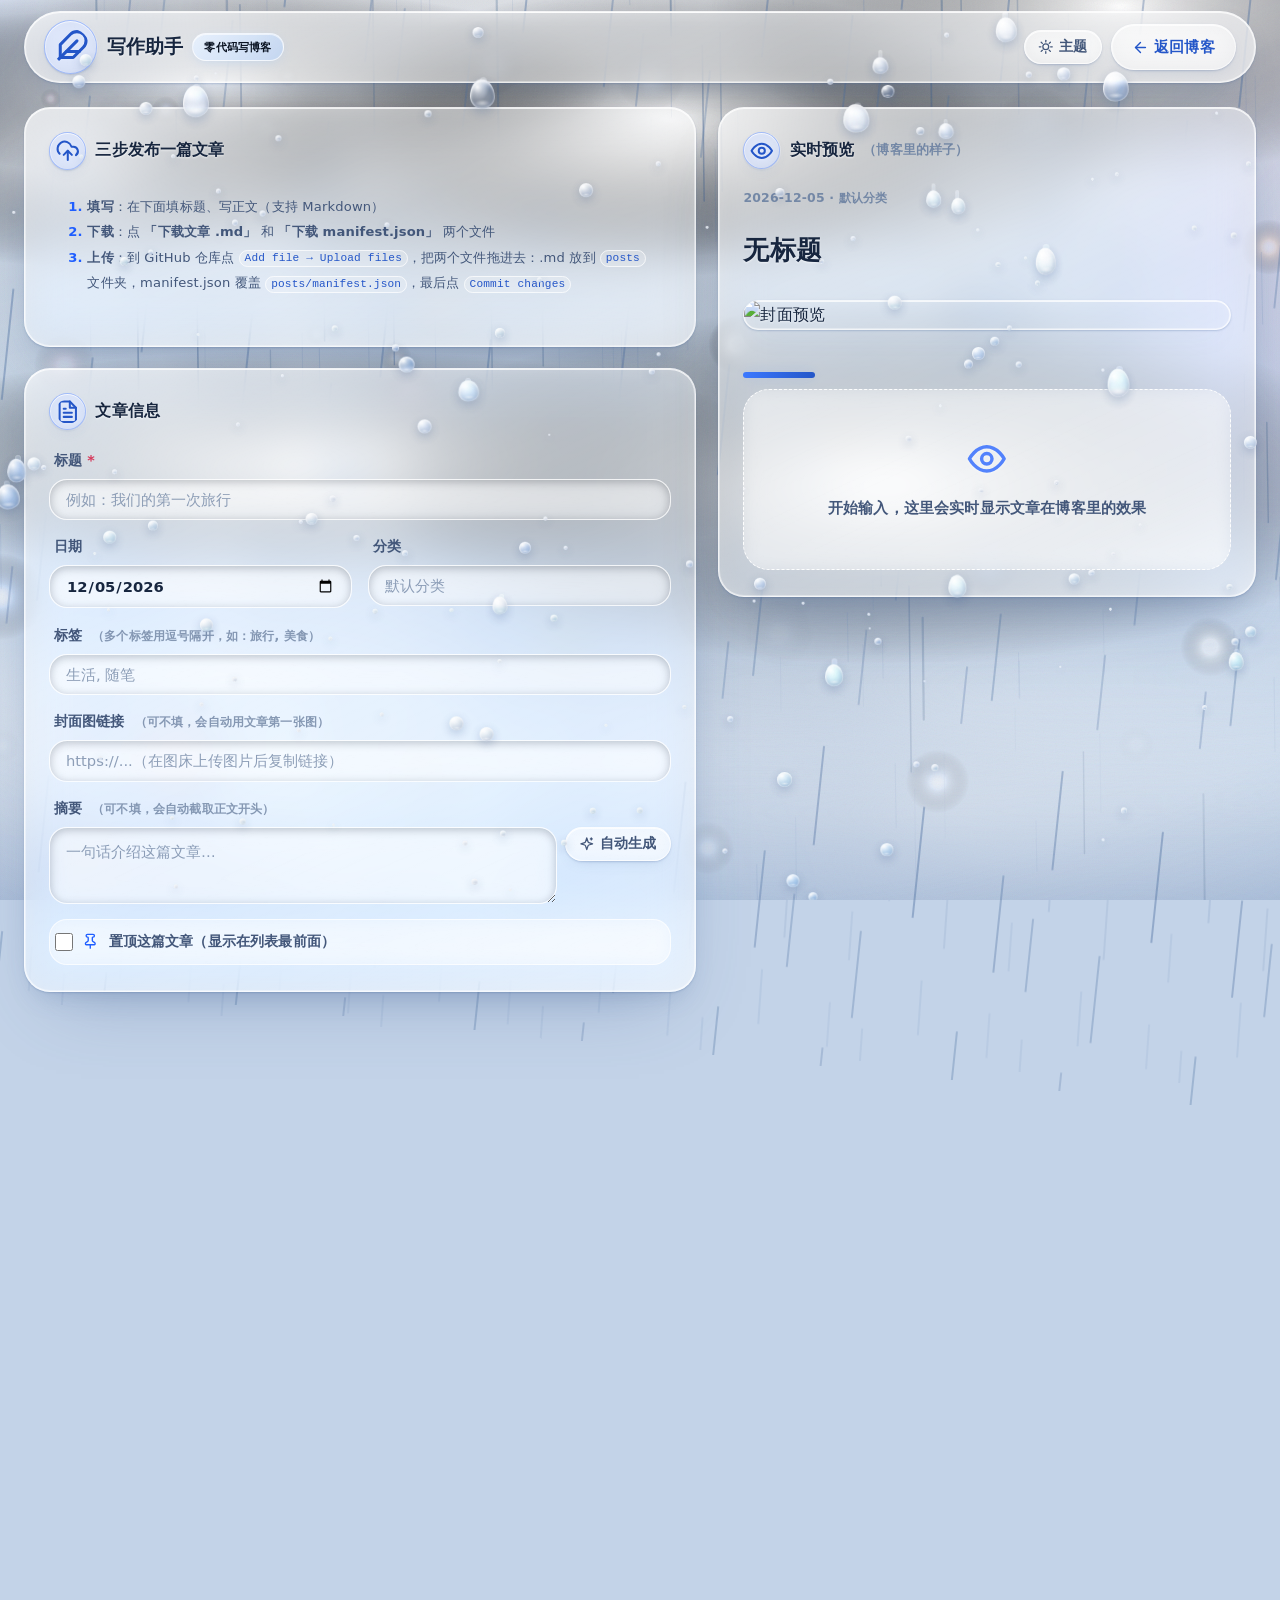
==== commit 5f663329: "雨夜毛玻璃主题：真玻璃拟态 + 三层雨幕 + 冷凝水珠滑落 - 新增 assets/css/glass-rain.css：GPU 实时 backdrop-filter 真折射玻璃，   镜面高光/虹膜" ====
--- a/editor.html
+++ b/editor.html
@@ -5,7 +5,7 @@
     <meta name="viewport" content="width=device-width, initial-scale=1.0">
     <title>写作助手 - 让写文章像填表格一样简单</title>
     <meta name="robots" content="noindex">
-    <meta name="theme-color" content="#FAF3E3">
+    <meta name="theme-color" content="#c3d3e8">
     <script>
         // 防止主题闪烁（FOUC）：与 index.html 相同的内联脚本。
         // editor.js 在 DOMContentLoaded 之后才恢复主题，没有这段会先闪一帧亮色。
@@ -18,31 +18,31 @@
                 if (dark) {
                     document.documentElement.setAttribute('data-theme', 'dark');
                     var meta = document.querySelector('meta[name="theme-color"]');
-                    if (meta) meta.setAttribute('content', '#201C2E');
+                    if (meta) meta.setAttribute('content', '#05080f');
                 }
             } catch (e) { /* localStorage 不可用时按默认亮色 */ }
         })();
     </script>
     <script>
-        // Neo-Brutalism 皮肤补丁（assets/css/neo-brutalism.css）的防闪烁：
-        // 补丁默认启用；只有保存过「黏土风」的用户才需要在首帧前补 ui-clay 类。
-        // 键名与 assets/js/ui/uipatch.js 的 STORAGE_KEY（blog-ui）保持一致。
+        // 雨效防闪烁：雨默认开启；只有明确关过雨的用户（blog-rain=off），
+        // 才在首帧前给 <html> 补 rain-off 类，避免先下一帧雨再停。
+        // 键名与 assets/js/ui/rain.js 的 STORAGE_KEY（blog-rain）保持一致。
         (function () {
             try {
-                if (localStorage.getItem('blog-ui') === 'clay') {
-                    document.documentElement.classList.add('ui-clay');
+                if (localStorage.getItem('blog-rain') === 'off') {
+                    document.documentElement.classList.add('rain-off');
                 }
-            } catch (e) { /* localStorage 不可用时保持默认的 Neo-Brutalism */ }
+            } catch (e) { /* localStorage 不可用时保持默认下雨 */ }
         })();
     </script>
     <link rel="stylesheet" href="assets/css/tokens.css">
     <link rel="stylesheet" href="assets/css/base.css">
     <link rel="stylesheet" href="assets/css/editor.css">
-    <!-- ▼ Neo-Brutalism 皮肤补丁：必须加载在所有旧样式之后（整体覆盖外观，旧黏土样式原样保留） -->
-    <link rel="stylesheet" href="assets/css/neo-brutalism.css">
-    <!-- ▲ 想卸载补丁：删掉上面这一行即可，旧 UI 一行不用改 -->
+    <!-- ▼ 雨夜毛玻璃主题：必须加载在所有旧样式之后（整体覆盖外观，旧样式原样保留） -->
+    <link rel="stylesheet" href="assets/css/glass-rain.css">
+    <!-- ▲ 想回旧 UI：把上面这一行换回 neo-brutalism.css 并恢复 body 的 class 即可 -->
 </head>
-<body>
+<body class="glass-theme">
     <!-- 顶栏 -->
     <header class="editor-header">
         <div class="editor-header-inner">
@@ -303,8 +303,9 @@
     <script src="assets/js/ui/icons.js" defer></script>
     <script src="assets/js/core/frontmatter.js" defer></script>
     <script src="assets/js/core/markdown.js" defer></script>
+    <!-- 雨夜玻璃主题：天气引擎（雨幕 + 水珠）与玻璃交互（光斑 + 倾斜 + 显现） -->
+    <script src="assets/js/ui/rain.js" defer></script>
+    <script src="assets/js/ui/glass.js" defer></script>
     <script src="assets/js/editor.js" defer></script>
-    <!-- Neo-Brutalism 补丁开关（悬浮按钮 + meta 地址栏颜色校准，功能零耦合，去掉也不影响写作助手） -->
-    <script src="assets/js/ui/uipatch.js" defer></script>
 </body>
 </html>
--- a/assets/css/glass-rain.css
+++ b/assets/css/glass-rain.css
@@ -0,0 +1,2100 @@
+/* ==========================================================================
+   雨夜毛玻璃主题 (Rain Glass Theme) — 真·玻璃拟态
+   --------------------------------------------------------------------------
+   设计目标（不考虑性能，只考虑好看）：
+     1. 真实折射：所有玻璃全部走 GPU 实时 backdrop-filter（blur/saturate/
+        brightness），不是半透明纯色贴片；前景水珠同样用 backdrop-filter
+        对页面内容做实时透镜折射。
+     2. 默认 GPU 加速：动画元素全部 translateZ(0) + will-change，雨幕用
+        Canvas + DPR 渲染，多层叠加。
+     3. 三层雨：CSS 远/近雨线打底 + Canvas 雨幕（远雨/近雨/涟漪/水花）+
+        屏幕玻璃上的冷凝水珠滑落。
+     4. 玻璃很透：表面 alpha 压到 0.06~0.34，靠 18~30px 真模糊 + 镜面高光
+        + 虹膜边缘保证可读性。
+     5. 亮 / 暗双适配：亮色 = 雾雨白昼；暗色 = 雨夜霓虹。
+
+   加载顺序：本文件必须在 tokens/base/layout/components/article/
+   responsive/editor 之后加载（直接覆盖旧外观，旧文件一行不用改）。
+   ========================================================================== */
+
+/* ==========================================================================
+   0. 雨夜毛玻璃核心设计规范 (Glassmorphism Core Theme)
+   ========================================================================== */
+
+:root {
+  color-scheme: dark;
+  --bg: #0a1120;
+  --bg-image:
+    linear-gradient(180deg, rgba(148, 178, 222, .14) 0%, rgba(56, 78, 118, .1) 46%, rgba(8, 13, 26, .36) 100%),
+    radial-gradient(130% 100% at 50% 0%, rgba(6, 10, 22, 0) 42%, rgba(3, 7, 16, .52) 100%);
+  --bg-size: 100% 100%, 100% 100%;
+
+  /* 表面层级（极透，靠真模糊成像） */
+  --surface: rgba(196, 217, 246, .1);
+  --surface-2: rgba(196, 217, 246, .07);
+  --surface-3: rgba(196, 217, 246, .05);
+  --surface-glass: rgba(196, 217, 246, .12);
+
+  /* 边框与光影切面 */
+  --border: rgba(255, 255, 255, .24);
+  --border-strong: rgba(255, 255, 255, .44);
+  --border-w: 1px;
+
+  /* 文字系统与刻蚀投影 */
+  --text: #f0f5ff;
+  --text-muted: #ccd8ec;
+  --text-soft: #9cadca;
+  --text-emboss: 0 1px 2px rgba(2, 8, 20, .62);
+
+  /* 主色调与高亮 */
+  --accent: #cfe0fa;
+  --accent-hover: #e4efff;
+  --accent-contrast: #0a1322;
+  --accent-soft: rgba(207, 224, 250, .16);
+  --accent-ring: rgba(207, 224, 250, .38);
+  --accent-ink: #9db9e8;
+  --danger: #ff9db0;
+  --danger-soft: rgba(255, 120, 140, .16);
+  --ok: #8fe6c8;
+  --ok-soft: rgba(110, 230, 190, .14);
+  --warn-ink: #ffd9a0;
+  --warn-soft: rgba(255, 200, 120, .16);
+
+  /* 圆角几何 */
+  --radius: 26px;
+  --radius-sm: 18px;
+  --radius-xs: 12px;
+
+  /* 复合光学材质与镜面高光 (Core Optical Shaders) */
+  --glass-spec: linear-gradient(
+    155deg,
+    rgba(255, 255, 255, .13) 0%,
+    rgba(255, 255, 255, .045) 22%,
+    rgba(255, 255, 255, .015) 50%,
+    rgba(255, 255, 255, .05) 80%,
+    rgba(255, 255, 255, .09) 100%
+  );
+  --glass-sheen: linear-gradient(
+    112deg,
+    transparent 38%,
+    rgba(255, 255, 255, .13) 46%,
+    rgba(240, 248, 255, .2) 50%,
+    transparent 60%
+  );
+  --glass-iris: linear-gradient(
+    180deg,
+    rgba(255, 255, 255, .42),
+    rgba(255, 255, 255, .1) 30%,
+    rgba(255, 255, 255, .05) 56%,
+    rgba(255, 255, 255, .18) 84%,
+    rgba(255, 255, 255, .36)
+  );
+  --glass-ring-mask: linear-gradient(#000 0 0) content-box, linear-gradient(#000 0 0);
+
+  /* 浮动与立体切面阴影（6 层内叠） */
+  --glass-float: 0 1px 2px rgba(1, 5, 14, .55), 0 12px 28px -14px rgba(1, 5, 14, .65), 0 32px 72px -32px rgba(1, 5, 14, .75);
+  --glass-float-sm: 0 1px 2px rgba(1, 5, 14, .5), 0 6px 16px -9px rgba(1, 5, 14, .6);
+  --glass-float-hover: 0 2px 3px rgba(1, 5, 14, .55), 0 16px 34px -16px rgba(1, 5, 14, .7), 0 38px 80px -32px rgba(1, 5, 14, .8);
+  --glass-inner-light: inset 0 1px 0 rgba(255, 255, 255, .3);
+  --glass-inner-bounce: inset 0 -1px 0 rgba(255, 255, 255, .09);
+  --glass-edge-cool: inset 1px 0 0 rgba(255, 255, 255, .1);
+  --glass-edge-warm: inset -1px 0 0 rgba(255, 255, 255, .1);
+  --glass-inner-glow: inset 0 0 28px -16px rgba(255, 255, 255, .26);
+
+  --shadow: var(--glass-float), var(--glass-inner-light), var(--glass-inner-bounce), var(--glass-edge-cool), var(--glass-edge-warm), var(--glass-inner-glow);
+  --shadow-sm: var(--glass-float-sm), var(--glass-inner-light), var(--glass-edge-cool);
+  --shadow-hover: var(--glass-float-hover), var(--glass-inner-light), var(--glass-inner-bounce), var(--glass-edge-cool), var(--glass-edge-warm), var(--glass-inner-glow);
+
+  /* 滤镜强度（真模糊，GPU 实时计算） */
+  --card-blur: saturate(125%) brightness(1.03) blur(18px);
+  --header-blur: saturate(130%) brightness(1.02) blur(24px);
+  --lens-blur: saturate(140%) brightness(1.1) blur(30px);
+  --lens-blur-soft: saturate(135%) brightness(1.05) blur(14px);
+
+  --ease: cubic-bezier(.4, 0, .2, 1);
+  --ease-spring: cubic-bezier(.34, 1.45, .64, 1);
+  --dur: .3s;
+}
+
+/* ==========================================================================
+   0.5 雾雨白昼（亮色模式）— 同一套光学，只是换了天气
+   ========================================================================== */
+
+html[data-theme="light"] {
+  color-scheme: light;
+  --bg: #c3d3e8;
+  --bg-image:
+    linear-gradient(180deg, rgba(255, 255, 255, .55) 0%, rgba(214, 228, 245, .28) 38%, rgba(140, 165, 200, .34) 100%),
+    radial-gradient(120% 90% at 50% -10%, rgba(255, 255, 255, .6) 0%, rgba(255, 255, 255, 0) 55%),
+    radial-gradient(130% 100% at 50% 110%, rgba(90, 120, 165, .35) 0%, rgba(90, 120, 165, 0) 60%);
+
+  --surface: rgba(255, 255, 255, .32);
+  --surface-2: rgba(255, 255, 255, .24);
+  --surface-3: rgba(255, 255, 255, .18);
+  --surface-glass: rgba(255, 255, 255, .36);
+
+  --border: rgba(255, 255, 255, .7);
+  --border-strong: rgba(255, 255, 255, .95);
+
+  --text: #17263f;
+  --text-muted: #43577a;
+  --text-soft: #7488a6;
+  --text-emboss: 0 1px 2px rgba(255, 255, 255, .65);
+
+  --accent: #1f5eff;
+  --accent-hover: #3b78ff;
+  --accent-contrast: #ffffff;
+  --accent-soft: rgba(47, 107, 255, .13);
+  --accent-ring: rgba(47, 107, 255, .32);
+  --accent-ink: #2456c8;
+  --danger: #d63a5c;
+  --danger-soft: rgba(214, 58, 92, .12);
+  --ok: #0d8a63;
+  --ok-soft: rgba(20, 160, 115, .13);
+  --warn-ink: #9a5b00;
+  --warn-soft: rgba(200, 130, 20, .16);
+
+  --glass-spec: linear-gradient(
+    155deg,
+    rgba(255, 255, 255, .5) 0%,
+    rgba(255, 255, 255, .18) 24%,
+    rgba(255, 255, 255, .06) 50%,
+    rgba(255, 255, 255, .16) 80%,
+    rgba(255, 255, 255, .34) 100%
+  );
+  --glass-sheen: linear-gradient(
+    112deg,
+    transparent 38%,
+    rgba(255, 255, 255, .5) 46%,
+    rgba(255, 255, 255, .75) 50%,
+    transparent 60%
+  );
+  --glass-iris: linear-gradient(
+    180deg,
+    rgba(255, 255, 255, .9),
+    rgba(255, 255, 255, .35) 30%,
+    rgba(255, 255, 255, .18) 56%,
+    rgba(255, 255, 255, .45) 84%,
+    rgba(255, 255, 255, .8)
+  );
+
+  --glass-float: 0 1px 2px rgba(70, 100, 150, .28), 0 12px 28px -14px rgba(70, 100, 150, .35), 0 32px 72px -32px rgba(70, 100, 150, .4);
+  --glass-float-sm: 0 1px 2px rgba(70, 100, 150, .25), 0 6px 16px -9px rgba(70, 100, 150, .3);
+  --glass-float-hover: 0 2px 3px rgba(70, 100, 150, .3), 0 16px 34px -16px rgba(70, 100, 150, .4), 0 38px 80px -32px rgba(70, 100, 150, .45);
+  --glass-inner-light: inset 0 1px 0 rgba(255, 255, 255, .75);
+  --glass-inner-bounce: inset 0 -1px 0 rgba(255, 255, 255, .35);
+  --glass-edge-cool: inset 1px 0 0 rgba(255, 255, 255, .4);
+  --glass-edge-warm: inset -1px 0 0 rgba(255, 255, 255, .4);
+  --glass-inner-glow: inset 0 0 28px -16px rgba(255, 255, 255, .6);
+
+  --card-blur: saturate(160%) brightness(1.06) blur(20px);
+  --header-blur: saturate(165%) brightness(1.05) blur(26px);
+  --lens-blur: saturate(175%) brightness(1.08) blur(32px);
+  --lens-blur-soft: saturate(160%) brightness(1.04) blur(14px);
+}
+
+/* ==========================================================================
+   深色模式覆盖规范 (Dark Mode Glass)
+   ========================================================================== */
+
+html[data-theme="dark"] {
+  color-scheme: dark;
+  --bg: #05080f;
+  --bg-image:
+    linear-gradient(180deg, rgba(3, 6, 14, .3) 0%, rgba(2, 5, 12, .34) 46%, rgba(1, 3, 9, .62) 100%),
+    radial-gradient(130% 100% at 50% 0%, rgba(0, 2, 8, .1) 40%, rgba(0, 2, 8, .68) 100%);
+  --surface: rgba(7, 11, 22, .3);
+  --surface-2: rgba(7, 11, 22, .24);
+  --surface-3: rgba(7, 11, 22, .18);
+  --surface-glass: rgba(7, 11, 22, .34);
+  --border: rgba(255, 255, 255, .15);
+  --border-strong: rgba(255, 255, 255, .3);
+  --text: #e9f0fc;
+  --text-muted: #bdcadf;
+  --text-soft: #8b9cb9;
+  --text-emboss: 0 1px 2px rgba(0, 3, 10, .7);
+  --accent: #bcd2f2;
+  --accent-hover: #d6e6ff;
+  --accent-contrast: #081120;
+  --accent-soft: rgba(188, 210, 242, .14);
+  --accent-ring: rgba(188, 210, 242, .34);
+  --accent-ink: #a9c4ef;
+  --danger: #ff8fa3;
+  --danger-soft: rgba(255, 110, 130, .15);
+  --ok: #7fe7c0;
+  --ok-soft: rgba(110, 230, 190, .13);
+  --warn-ink: #ffd9a0;
+  --warn-soft: rgba(255, 200, 120, .14);
+
+  --glass-spec: linear-gradient(
+    155deg,
+    rgba(255, 255, 255, .1) 0%,
+    rgba(255, 255, 255, .035) 22%,
+    rgba(255, 255, 255, .01) 50%,
+    rgba(255, 255, 255, .04) 80%,
+    rgba(255, 255, 255, .07) 100%
+  );
+  --glass-sheen: linear-gradient(
+    112deg,
+    transparent 38%,
+    rgba(255, 255, 255, .1) 46%,
+    rgba(235, 245, 255, .16) 50%,
+    transparent 60%
+  );
+  --glass-iris: linear-gradient(
+    180deg,
+    rgba(255, 255, 255, .3),
+    rgba(255, 255, 255, .08) 30%,
+    rgba(255, 255, 255, .04) 56%,
+    rgba(255, 255, 255, .13) 84%,
+    rgba(255, 255, 255, .26)
+  );
+
+  --glass-float: 0 1px 2px rgba(0, 0, 0, .6), 0 12px 30px -14px rgba(0, 0, 0, .75), 0 34px 76px -32px rgba(0, 0, 0, .85);
+  --glass-float-sm: 0 1px 2px rgba(0, 0, 0, .55), 0 6px 18px -10px rgba(0, 0, 0, .7);
+  --glass-float-hover: 0 2px 3px rgba(0, 0, 0, .6), 0 16px 36px -16px rgba(0, 0, 0, .8), 0 40px 84px -32px rgba(0, 0, 0, .9);
+  --glass-inner-light: inset 0 1px 0 rgba(255, 255, 255, .2);
+  --glass-inner-bounce: inset 0 -1px 0 rgba(255, 255, 255, .07);
+  --glass-edge-cool: inset 1px 0 0 rgba(255, 255, 255, .08);
+  --glass-edge-warm: inset -1px 0 0 rgba(255, 255, 255, .08);
+  --glass-inner-glow: inset 0 0 30px -18px rgba(255, 255, 255, .18);
+
+  --header-blur: saturate(120%) brightness(.92) blur(26px);
+  --card-blur: saturate(115%) brightness(.98) blur(20px);
+  --lens-blur: saturate(130%) brightness(1.06) blur(30px);
+  --lens-blur-soft: saturate(125%) brightness(1) blur(14px);
+}
+
+/* ==========================================================================
+   1. 旧令牌重映射：让所有引用 --clay-* 的旧规则自动变成玻璃
+   ========================================================================== */
+
+body.glass-theme {
+  --clay-bg: var(--bg);
+  --clay-bg-tint: none;
+  --clay-surface: var(--surface-glass);
+  --clay-surface-2: var(--surface-2);
+  --clay-surface-3: var(--surface);
+  --clay-on-surface: var(--text);
+  --clay-on-surface-dim: var(--text-muted);
+
+  --clay-primary: var(--accent);
+  --clay-primary-deep: var(--accent-hover);
+  --clay-on-primary: var(--accent-contrast);
+  --clay-primary-soft: var(--accent-soft);
+  --clay-on-primary-soft: var(--text);
+
+  --clay-secondary: var(--accent-hover);
+  --clay-on-secondary: var(--accent-contrast);
+  --clay-secondary-soft: var(--accent-soft);
+  --clay-on-secondary-soft: var(--text);
+
+  --clay-tertiary: var(--ok);
+  --clay-tertiary-soft: var(--ok-soft);
+  --clay-on-tertiary-soft: var(--text);
+
+  --clay-warn: var(--warn-ink);
+  --clay-warn-soft: var(--warn-soft);
+  --clay-on-warn-soft: var(--text);
+
+  --clay-error: var(--danger);
+  --clay-error-soft: var(--danger-soft);
+  --clay-on-error-soft: var(--text);
+
+  --clay-shade: rgba(2, 6, 16, .5);
+  --clay-shade-strong: rgba(1, 4, 12, .7);
+  --clay-light: rgba(255, 255, 255, .25);
+
+  --clay-1: var(--shadow-sm);
+  --clay-2: var(--shadow);
+  --clay-3: var(--shadow-hover);
+  --clay-4: var(--shadow-hover);
+  --clay-inset: inset 0 1px 2px rgba(2, 8, 20, .25), inset 0 -1px 0 rgba(255, 255, 255, .12);
+  --clay-inset-deep: inset 0 2px 8px rgba(2, 8, 20, .4), inset 0 -1px 0 rgba(255, 255, 255, .1);
+  --clay-color-raise: var(--shadow-sm);
+
+  --clay-r-xs: var(--radius-xs);
+  --clay-r-sm: var(--radius-sm);
+  --clay-r-md: var(--radius-sm);
+  --clay-r-lg: var(--radius);
+  --clay-r-xl: var(--radius);
+  --clay-r-full: 999px;
+
+  --clay-t-fast: .18s var(--ease);
+  --clay-t: var(--dur) var(--ease);
+  --clay-t-slow: .45s var(--ease);
+}
+
+html[data-theme="light"] body.glass-theme {
+  --clay-shade: rgba(70, 100, 150, .3);
+  --clay-shade-strong: rgba(60, 90, 140, .42);
+  --clay-light: rgba(255, 255, 255, .8);
+  --clay-inset: inset 0 1px 2px rgba(70, 100, 150, .22), inset 0 -1px 0 rgba(255, 255, 255, .5);
+  --clay-inset-deep: inset 0 2px 8px rgba(70, 100, 150, .3), inset 0 -1px 0 rgba(255, 255, 255, .45);
+}
+
+/* ==========================================================================
+   2. 背景与雨滴动态特效 (Rain Canvas Layer)
+   ========================================================================== */
+
+body.glass-theme {
+  margin: 0;
+  min-height: 100vh;
+  min-height: 100dvh;
+  color: var(--text);
+  background-color: var(--bg);
+  background-image: var(--bg-image);
+  background-attachment: fixed;
+  background-size: 100% 100%;
+  background-position: center;
+  text-shadow: var(--text-emboss);
+  overflow-x: hidden;
+}
+
+/* 内容层浮在雨幕之上 */
+body.glass-theme .site-header,
+body.glass-theme .main-container,
+body.glass-theme .site-footer,
+body.glass-theme .editor-header,
+body.glass-theme .editor-main {
+  position: relative;
+  z-index: 2;
+}
+
+/* 远景细雨（CSS 打底，Canvas 雨幕在其之上叠加） */
+body.glass-theme::before {
+  content: "";
+  position: fixed;
+  inset: -16% -10%;
+  z-index: 0;
+  pointer-events: none;
+  transform: rotate(4deg) translateZ(0);
+  background-image: url("data:image/svg+xml,%3Csvg xmlns='http://www.w3.org/2000/svg' width='160' height='300'%3E%3Cg stroke='%23d6e6ff' stroke-linecap='round' fill='none'%3E%3Cline x1='14' y1='18' x2='14' y2='76' stroke-opacity='.2'/%3E%3Cline x1='52' y1='140' x2='52' y2='188' stroke-opacity='.14'/%3E%3Cline x1='88' y1='52' x2='88' y2='126' stroke-opacity='.22'/%3E%3Cline x1='126' y1='204' x2='126' y2='258' stroke-opacity='.16'/%3E%3Cline x1='36' y1='232' x2='36' y2='276' stroke-opacity='.12'/%3E%3Cline x1='146' y1='108' x2='146' y2='170' stroke-opacity='.18'/%3E%3Cline x1='70' y1='256' x2='70' y2='296' stroke-opacity='.14'/%3E%3Cline x1='108' y1='6' x2='108' y2='64' stroke-opacity='.18'/%3E%3C/g%3E%3C/svg%3E");
+  background-repeat: repeat;
+  background-size: 160px 300px;
+  animation: glass-rain-far 2.6s linear infinite;
+  will-change: background-position;
+}
+
+/* 近景粗雨 */
+body.glass-theme::after {
+  content: "";
+  position: fixed;
+  inset: -16% -10%;
+  z-index: 0;
+  pointer-events: none;
+  transform: rotate(6deg) translateZ(0);
+  background-image: url("data:image/svg+xml,%3Csvg xmlns='http://www.w3.org/2000/svg' width='240' height='420'%3E%3Cg stroke='%23e8f2ff' stroke-linecap='round' fill='none' stroke-width='1.8'%3E%3Cline x1='22' y1='30' x2='22' y2='128' stroke-opacity='.34'/%3E%3Cline x1='78' y1='210' x2='78' y2='296' stroke-opacity='.24'/%3E%3Cline x1='128' y1='80' x2='128' y2='190' stroke-opacity='.38'/%3E%3Cline x1='184' y1='300' x2='184' y2='386' stroke-opacity='.26'/%3E%3Cline x1='52' y1='330' x2='52' y2='404' stroke-opacity='.2'/%3E%3Cline x1='214' y1='140' x2='214' y2='236' stroke-opacity='.3'/%3E%3Cline x1='156' y1='356' x2='156' y2='412' stroke-opacity='.22'/%3E%3Cline x1='8' y1='180' x2='8' y2='252' stroke-opacity='.24'/%3E%3C/g%3E%3C/svg%3E");
+  background-repeat: repeat;
+  background-size: 240px 420px;
+  animation: glass-rain-near 1.15s linear infinite;
+  will-change: background-position;
+}
+
+/* 亮色下雨线加深，否则在雾白天空里看不见 */
+html[data-theme="light"] body.glass-theme::before {
+  background-image: url("data:image/svg+xml,%3Csvg xmlns='http://www.w3.org/2000/svg' width='160' height='300'%3E%3Cg stroke='%235a7bb0' stroke-linecap='round' fill='none'%3E%3Cline x1='14' y1='18' x2='14' y2='76' stroke-opacity='.28'/%3E%3Cline x1='52' y1='140' x2='52' y2='188' stroke-opacity='.2'/%3E%3Cline x1='88' y1='52' x2='88' y2='126' stroke-opacity='.3'/%3E%3Cline x1='126' y1='204' x2='126' y2='258' stroke-opacity='.22'/%3E%3Cline x1='36' y1='232' x2='36' y2='276' stroke-opacity='.18'/%3E%3Cline x1='146' y1='108' x2='146' y2='170' stroke-opacity='.24'/%3E%3Cline x1='70' y1='256' x2='70' y2='296' stroke-opacity='.2'/%3E%3Cline x1='108' y1='6' x2='108' y2='64' stroke-opacity='.24'/%3E%3C/g%3E%3C/svg%3E");
+}
+html[data-theme="light"] body.glass-theme::after {
+  background-image: url("data:image/svg+xml,%3Csvg xmlns='http://www.w3.org/2000/svg' width='240' height='420'%3E%3Cg stroke='%2346699c' stroke-linecap='round' fill='none' stroke-width='1.8'%3E%3Cline x1='22' y1='30' x2='22' y2='128' stroke-opacity='.4'/%3E%3Cline x1='78' y1='210' x2='78' y2='296' stroke-opacity='.3'/%3E%3Cline x1='128' y1='80' x2='128' y2='190' stroke-opacity='.44'/%3E%3Cline x1='184' y1='300' x2='184' y2='386' stroke-opacity='.32'/%3E%3Cline x1='52' y1='330' x2='52' y2='404' stroke-opacity='.26'/%3E%3Cline x1='214' y1='140' x2='214' y2='236' stroke-opacity='.36'/%3E%3Cline x1='156' y1='356' x2='156' y2='412' stroke-opacity='.28'/%3E%3Cline x1='8' y1='180' x2='8' y2='252' stroke-opacity='.3'/%3E%3C/g%3E%3C/svg%3E");
+}
+
+@keyframes glass-rain-far {
+  0% { background-position: 0 0; }
+  100% { background-position: 0 300px; }
+}
+
+@keyframes glass-rain-near {
+  0% { background-position: 0 0; }
+  100% { background-position: 0 420px; }
+}
+
+/* ==========================================================================
+   3. 通用玻璃组件库 (Glass Component Utility)
+   ========================================================================== */
+
+/* 1. 主大卡片容器 (Main Glass Card) */
+.glass-card {
+  position: relative;
+  display: flex;
+  flex-direction: column;
+  background: var(--glass-spec), var(--surface);
+  -webkit-backdrop-filter: var(--card-blur);
+  backdrop-filter: var(--card-blur);
+  border: var(--border-w) solid var(--border);
+  border-radius: var(--radius);
+  box-shadow: var(--shadow);
+  padding: 18px 20px;
+  overflow: hidden;
+  transform: translateZ(0);
+  transition: transform var(--dur) var(--ease), border-color var(--dur) var(--ease), box-shadow var(--dur) var(--ease);
+}
+
+/* 边缘虹膜反光切面 */
+.glass-card::before {
+  content: "";
+  position: absolute;
+  inset: 0;
+  border-radius: inherit;
+  padding: 2.5px;
+  pointer-events: none;
+  background: var(--glass-iris);
+  opacity: .5;
+  -webkit-backdrop-filter: var(--lens-blur);
+  backdrop-filter: var(--lens-blur);
+  -webkit-mask: var(--glass-ring-mask);
+  -webkit-mask-composite: xor;
+  mask: var(--glass-ring-mask);
+  mask-composite: exclude;
+}
+
+/* 鼠标悬浮滑光动效 */
+.glass-card::after {
+  content: "";
+  position: absolute;
+  inset: -30%;
+  border-radius: inherit;
+  pointer-events: none;
+  background: var(--glass-sheen);
+  opacity: 0;
+  transform: translate(-22%);
+  transition: opacity .45s var(--ease), transform .8s var(--ease);
+}
+
+.glass-card:hover {
+  transform: translateY(-3px) translateZ(0);
+  border-color: rgba(255, 255, 255, .42);
+  box-shadow: var(--glass-float-hover), var(--glass-inner-light), var(--glass-inner-bounce), var(--glass-edge-cool), var(--glass-edge-warm), inset 0 0 26px -14px rgba(255, 255, 255, .5);
+}
+
+.glass-card:hover::after {
+  opacity: .85;
+  transform: translate(14%);
+}
+
+/* 2. 嵌套子卡片 / 列表行 (Nested Item Card) */
+.glass-item {
+  position: relative;
+  display: flex;
+  align-items: center;
+  gap: 10px;
+  padding: 10px 14px 10px 18px;
+  border-radius: var(--radius-xs);
+  background: linear-gradient(180deg, rgba(255, 255, 255, .12), rgba(255, 255, 255, .04) 42%, rgba(255, 255, 255, .02));
+  -webkit-backdrop-filter: var(--card-blur);
+  backdrop-filter: var(--card-blur);
+  border: 1px solid var(--border);
+  box-shadow: inset 0 1px rgba(255, 255, 255, .28), inset 0 -1px rgba(255, 255, 255, .06), 0 6px 16px -12px rgba(0, 3, 10, .85);
+  color: var(--text);
+  overflow: hidden;
+  transform: translateZ(0);
+  transition: transform .22s var(--ease), border-color .22s var(--ease), box-shadow .22s var(--ease);
+}
+
+/* 左侧光条点缀 */
+.glass-item::before {
+  content: "";
+  position: absolute;
+  left: 5px;
+  top: 7px;
+  bottom: 7px;
+  width: 3px;
+  border-radius: 999px;
+  pointer-events: none;
+  background: linear-gradient(180deg, rgba(255, 255, 255, .85), rgba(255, 255, 255, .3));
+  box-shadow: 0 0 10px -2px rgba(214, 232, 255, .5), inset 0 0 2px #fff;
+}
+
+.glass-item:hover {
+  transform: translateY(-2px) translateZ(0);
+  border-color: rgba(255, 255, 255, .35);
+  box-shadow: inset 0 1px rgba(255, 255, 255, .38), 0 12px 26px -14px rgba(0, 3, 10, .9), inset 0 0 18px -10px rgba(255, 255, 255, .3);
+}
+
+/* 3. 悬浮磨砂顶栏 / 导航栏 (Sticky Glass Bar) */
+.glass-bar {
+  position: sticky;
+  top: 0;
+  z-index: 30;
+  background: linear-gradient(180deg, rgba(196, 217, 246, .13) 0%, rgba(196, 217, 246, .05) 100%);
+  -webkit-backdrop-filter: var(--header-blur);
+  backdrop-filter: var(--header-blur);
+  border-bottom: 1px solid var(--border);
+  box-shadow: 0 1px rgba(255, 255, 255, .16), 0 -1px rgba(255, 255, 255, .06) inset, 0 12px 34px -22px rgba(0, 4, 14, .8);
+  transform: translateZ(0);
+}
+
+/* 4. 拟物玻璃按钮 (Glass Interactive Button) */
+.glass-btn {
+  display: inline-flex;
+  align-items: center;
+  justify-content: center;
+  gap: 8px;
+  padding: 8px 18px;
+  font-size: 13.5px;
+  font-weight: 600;
+  color: var(--accent);
+  background: linear-gradient(180deg, rgba(255, 255, 255, .16), rgba(255, 255, 255, .05));
+  border: 1px solid var(--border);
+  border-radius: 999px;
+  cursor: pointer;
+  -webkit-backdrop-filter: var(--lens-blur-soft);
+  backdrop-filter: var(--lens-blur-soft);
+  box-shadow: var(--glass-float-sm), inset 0 1px rgba(255, 255, 255, .35), inset 0 -1px rgba(255, 255, 255, .08);
+  transform: translateZ(0);
+  transition: transform .2s var(--ease), border-color .2s var(--ease), background-color .28s var(--ease), box-shadow .28s var(--ease);
+}
+
+.glass-btn:hover {
+  color: var(--accent-hover);
+  background: linear-gradient(180deg, rgba(255, 255, 255, .26), rgba(255, 255, 255, .1));
+  border-color: var(--border-strong);
+  transform: translateY(-1px) translateZ(0);
+  box-shadow: var(--glass-float-hover), inset 0 1px rgba(255, 255, 255, .45), inset 0 0 16px -6px rgba(255, 255, 255, .4);
+}
+
+.glass-btn:active {
+  transform: translateY(0) translateZ(0);
+  box-shadow: inset 0 2px 6px -2px rgba(0, 3, 10, .5), inset 0 1px rgba(255, 255, 255, .25);
+}
+
+/* 5. 模态弹窗 / 浮层 (Glass Modal Container) */
+.glass-modal {
+  position: relative;
+  background: var(--glass-spec), rgba(7, 11, 22, .45);
+  -webkit-backdrop-filter: var(--lens-blur);
+  backdrop-filter: var(--lens-blur);
+  border: var(--border-w) solid var(--border);
+  border-radius: var(--radius);
+  box-shadow: 0 40px 100px -34px rgba(0, 2, 10, .8), var(--shadow);
+  padding: 22px 24px;
+  transform: translateZ(0);
+}
+
+html[data-theme="light"] .glass-modal {
+  background: var(--glass-spec), rgba(255, 255, 255, .55);
+  box-shadow: 0 40px 100px -34px rgba(70, 100, 150, .45), var(--shadow);
+}
+
+/* 顶沿极细亮光高光切线 */
+.glass-modal::before {
+  content: "";
+  position: absolute;
+  left: 12%;
+  right: 12%;
+  top: 0;
+  height: 1px;
+  pointer-events: none;
+  background: linear-gradient(90deg, transparent, rgba(255, 255, 255, .95) 50%, transparent);
+}
+
+/* 6. 高亮徽章 / 胶囊标签 (Pill Badge) */
+.glass-badge {
+  display: inline-flex;
+  align-items: center;
+  font-size: 11px;
+  font-weight: 700;
+  letter-spacing: .04em;
+  padding: 3px 10px;
+  border-radius: 999px;
+  background: linear-gradient(135deg, rgba(232, 242, 255, .92), rgba(188, 212, 246, .8));
+  color: #081120;
+  box-shadow: inset 0 1px rgba(255, 255, 255, .7), 0 3px 12px -3px rgba(160, 195, 240, .45);
+}
+
+/* ==========================================================================
+   4. 基础层：滚动条 / 选中 / 聚焦 / 图标 / 页脚
+   ========================================================================== */
+
+body.glass-theme ::-webkit-scrollbar { width: 12px; height: 12px; }
+body.glass-theme ::-webkit-scrollbar-track { background: transparent; }
+body.glass-theme ::-webkit-scrollbar-thumb {
+  background: linear-gradient(180deg, rgba(255, 255, 255, .45), rgba(255, 255, 255, .22));
+  border: 3px solid transparent;
+  background-clip: content-box;
+  border-radius: 999px;
+}
+html[data-theme="light"] body.glass-theme ::-webkit-scrollbar-thumb {
+  background: linear-gradient(180deg, rgba(70, 110, 170, .55), rgba(70, 110, 170, .3));
+  border: 3px solid transparent;
+  background-clip: content-box;
+}
+body.glass-theme ::-webkit-scrollbar-thumb:hover {
+  background: linear-gradient(180deg, rgba(255, 255, 255, .65), rgba(255, 255, 255, .35));
+  background-clip: content-box;
+  border: 3px solid transparent;
+}
+
+body.glass-theme ::selection {
+  background: var(--accent-ring);
+  color: var(--text);
+  text-shadow: none;
+}
+
+body.glass-theme :focus-visible {
+  outline: 2px solid var(--accent-ring);
+  outline-offset: 3px;
+  border-radius: var(--radius-xs);
+}
+
+body.glass-theme .icon,
+body.glass-theme svg[data-icon] {
+  stroke-width: 2;
+  filter: drop-shadow(0 1px 2px rgba(2, 8, 20, .4));
+}
+html[data-theme="light"] body.glass-theme .icon,
+html[data-theme="light"] body.glass-theme svg[data-icon] {
+  filter: drop-shadow(0 1px 1px rgba(255, 255, 255, .6));
+}
+
+/* 页脚：一枚悬浮的玻璃胶囊 */
+body.glass-theme .site-footer .footer-line {
+  background: var(--glass-spec), var(--surface);
+  -webkit-backdrop-filter: var(--card-blur);
+  backdrop-filter: var(--card-blur);
+  border: 1px solid var(--border);
+  box-shadow: var(--shadow-sm);
+  color: var(--text-muted);
+  transform: translateZ(0);
+}
+body.glass-theme .site-footer a { color: var(--accent-ink); text-shadow: none; }
+body.glass-theme .site-footer [data-i18n="site.slogan"] {
+  color: var(--accent-ink);
+  font-weight: 700;
+}
+
+body.glass-theme .nojs-tip {
+  background: var(--glass-spec), var(--surface);
+  -webkit-backdrop-filter: var(--card-blur);
+  backdrop-filter: var(--card-blur);
+  border: 1px solid var(--border);
+  box-shadow: var(--shadow);
+  color: var(--text-muted);
+}
+
+/* ==========================================================================
+   5. 顶栏：悬浮的玻璃胶囊 + 雨滴开关
+   ========================================================================== */
+
+body.glass-theme .site-header { background: transparent; }
+body.glass-theme .site-header::before {
+  background: linear-gradient(180deg, var(--bg) 0%, transparent 100%);
+  -webkit-backdrop-filter: blur(6px);
+  backdrop-filter: blur(6px);
+}
+body.glass-theme .header-inner {
+  background: var(--glass-spec), var(--surface-glass);
+  -webkit-backdrop-filter: var(--header-blur);
+  backdrop-filter: var(--header-blur);
+  border: 1px solid var(--border);
+  box-shadow: var(--shadow);
+  transform: translateZ(0);
+  overflow: visible;
+}
+/* 胶囊顶沿高光切线 */
+body.glass-theme .header-inner::after {
+  content: "";
+  position: absolute;
+  left: 8%;
+  right: 8%;
+  top: 0;
+  height: 1px;
+  border-radius: 999px;
+  background: linear-gradient(90deg, transparent, rgba(255, 255, 255, .8) 50%, transparent);
+  pointer-events: none;
+}
+body.glass-theme .header-inner { position: relative; }
+body.glass-theme .site-header.scrolled .header-inner { box-shadow: var(--shadow-hover); }
+
+body.glass-theme .blog-name { color: var(--text); text-shadow: var(--text-emboss); }
+body.glass-theme .blog-name:hover { color: var(--accent-hover); }
+
+/* 三颗呼吸小球 → 三颗玻璃雨珠 */
+body.glass-theme .blog-name .paw-dot {
+  background:
+    radial-gradient(circle at 32% 30%, rgba(255, 255, 255, .95) 0%, rgba(255, 255, 255, .3) 32%, transparent 55%),
+    radial-gradient(circle at 50% 55%, rgba(160, 200, 255, .5), rgba(120, 160, 230, .15) 70%);
+  -webkit-backdrop-filter: blur(1px);
+  backdrop-filter: blur(1px);
+  box-shadow: inset 1px 1px 2px rgba(255, 255, 255, .7),
+    inset -1px -2px 3px rgba(20, 40, 90, .25),
+    0 2px 8px rgba(10, 25, 60, .35),
+    inset 0 0 0 1px rgba(255, 255, 255, .4);
+  animation-name: glassDropPulse;
+}
+@keyframes glassDropPulse {
+  0%, 100% { transform: translateY(0) scale(.88); }
+  50% { transform: translateY(-4px) scale(1.1); }
+}
+
+/* 搜索框：凹进玻璃的透镜槽 */
+body.glass-theme .search-input {
+  background: var(--surface-2);
+  -webkit-backdrop-filter: var(--lens-blur-soft);
+  backdrop-filter: var(--lens-blur-soft);
+  border: 1px solid var(--border);
+  box-shadow: var(--clay-inset-deep), inset 0 0 18px -8px rgba(160, 200, 255, .35);
+  color: var(--text);
+  text-shadow: none;
+}
+body.glass-theme .search-input::placeholder { color: var(--text-soft); }
+body.glass-theme .search-input:focus {
+  border-color: var(--border-strong);
+  box-shadow: var(--clay-inset-deep), 0 0 0 3px var(--accent-soft), 0 0 24px -6px var(--accent-ring);
+}
+body.glass-theme .search-icon { color: var(--text-soft); }
+body.glass-theme .search-input:focus ~ .search-icon { color: var(--accent-ink); }
+body.glass-theme .search-clear {
+  background: var(--surface);
+  -webkit-backdrop-filter: var(--lens-blur-soft);
+  backdrop-filter: var(--lens-blur-soft);
+  border: 1px solid var(--border);
+  box-shadow: var(--shadow-sm);
+  color: var(--text-muted);
+}
+body.glass-theme .search-kbd {
+  background: var(--surface);
+  -webkit-backdrop-filter: var(--lens-blur-soft);
+  backdrop-filter: var(--lens-blur-soft);
+  border: 1px solid var(--border);
+  box-shadow: var(--shadow-sm);
+  color: var(--text-soft);
+}
+
+/* 圆形玻璃图标按钮 */
+body.glass-theme .m3-icon-btn,
+body.glass-theme .mobile-menu-btn,
+body.glass-theme .mobile-search-btn {
+  background: linear-gradient(180deg, rgba(255, 255, 255, .16), rgba(255, 255, 255, .05)), var(--surface);
+  -webkit-backdrop-filter: var(--lens-blur-soft);
+  backdrop-filter: var(--lens-blur-soft);
+  border: 1px solid var(--border);
+  box-shadow: var(--shadow-sm);
+  color: var(--text-muted);
+  transform: translateZ(0);
+}
+body.glass-theme .m3-icon-btn:hover,
+body.glass-theme .mobile-menu-btn:hover,
+body.glass-theme .mobile-search-btn:hover {
+  color: var(--accent-hover);
+  border-color: var(--border-strong);
+  transform: translateY(-2px) translateZ(0);
+  box-shadow: var(--shadow-hover), inset 0 0 16px -6px rgba(255, 255, 255, .4);
+}
+body.glass-theme .m3-icon-btn:active,
+body.glass-theme .mobile-menu-btn:active,
+body.glass-theme .mobile-search-btn:active {
+  transform: translateY(1px) translateZ(0);
+  box-shadow: inset 0 2px 6px -2px rgba(0, 3, 10, .5);
+}
+
+/* 雨效开关：开启时泛着水蓝呼吸光 */
+body.glass-theme .rain-toggle { position: relative; overflow: visible; }
+body.glass-theme .rain-toggle.is-on {
+  color: var(--accent-hover);
+  border-color: var(--border-strong);
+  box-shadow: var(--shadow-sm), 0 0 18px -4px var(--accent-ring), inset 0 0 14px -6px var(--accent-ring);
+}
+body.glass-theme .m3-icon-btn.rain-toggle.is-on::after {
+  content: "";
+  position: absolute;
+  inset: -5px;
+  border-radius: 50%;
+  border: 1px solid var(--accent-ring);
+  animation: rainToggleRipple 2.4s ease-out infinite;
+  pointer-events: none;
+}
+@keyframes rainToggleRipple {
+  0% { transform: scale(.8); opacity: 0; }
+  30% { opacity: .8; }
+  100% { transform: scale(1.25); opacity: 0; }
+}
+body.glass-theme .rain-toggle.is-off { color: var(--text-soft); opacity: .65; }
+body.glass-theme .rain-toggle.is-off::before {
+  content: "";
+  position: absolute;
+  left: 50%;
+  top: 12%;
+  bottom: 12%;
+  width: 2px;
+  border-radius: 2px;
+  background: currentColor;
+  transform: translateX(-50%) rotate(45deg);
+  opacity: .9;
+  pointer-events: none;
+}
+
+body.glass-theme .mobile-menu-btn span { background: var(--text-muted); }
+
+/* 语言下拉：玻璃胶囊 */
+body.glass-theme .lang-select {
+  background-color: var(--surface);
+  -webkit-backdrop-filter: var(--lens-blur-soft);
+  backdrop-filter: var(--lens-blur-soft);
+  border: 1px solid var(--border);
+  box-shadow: var(--shadow-sm);
+  color: var(--text-muted);
+  text-shadow: none;
+}
+body.glass-theme .lang-select:hover,
+body.glass-theme .lang-select:focus-visible {
+  color: var(--accent-hover);
+  border-color: var(--border-strong);
+  box-shadow: var(--shadow-hover);
+}
+body.glass-theme .lang-select option { background: var(--bg); color: var(--text); }
+
+/* ==========================================================================
+   6. 侧边栏：玻璃面板 + 透镜列表项
+   ========================================================================== */
+
+body.glass-theme .sidebar-section {
+  background: var(--glass-spec), var(--surface);
+  -webkit-backdrop-filter: var(--card-blur);
+  backdrop-filter: var(--card-blur);
+  border: 1px solid var(--border);
+  box-shadow: var(--shadow);
+  transform: translateZ(0);
+  overflow: hidden;
+}
+body.glass-theme .sidebar-section:hover { box-shadow: var(--shadow-hover); border-color: var(--border-strong); }
+body.glass-theme .sidebar-section h3 { color: var(--text); text-shadow: var(--text-emboss); }
+body.glass-theme .sidebar-section h3::before {
+  background:
+    radial-gradient(circle at 32% 30%, #fff 0%, rgba(255, 255, 255, .35) 35%, transparent 60%),
+    linear-gradient(135deg, var(--accent-hover), var(--accent-ink));
+  box-shadow: 0 0 10px -2px var(--accent-ring), inset 0 0 0 1px rgba(255, 255, 255, .4);
+}
+body.glass-theme .sidebar-section:nth-of-type(2) h3::before {
+  background:
+    radial-gradient(circle at 32% 30%, #fff 0%, rgba(255, 255, 255, .35) 35%, transparent 60%),
+    linear-gradient(135deg, #ffd9e8, #c99df0);
+}
+body.glass-theme .sidebar-section:nth-of-type(3) h3::before {
+  background:
+    radial-gradient(circle at 32% 30%, #fff 0%, rgba(255, 255, 255, .35) 35%, transparent 60%),
+    linear-gradient(135deg, #b8f5dd, #7ec8f0);
+}
+
+/* 标签糖豆 → 玻璃雨滴片 */
+body.glass-theme .sidebar-tag {
+  background: linear-gradient(180deg, rgba(255, 255, 255, .14), rgba(255, 255, 255, .04)), var(--surface-2);
+  -webkit-backdrop-filter: var(--lens-blur-soft);
+  backdrop-filter: var(--lens-blur-soft);
+  border: 1px solid var(--border);
+  box-shadow: var(--shadow-sm);
+  color: var(--text-muted);
+  transform: translateZ(0);
+  text-shadow: none;
+}
+body.glass-theme .sidebar-tag:hover {
+  color: var(--accent-hover);
+  border-color: var(--border-strong);
+  transform: translateY(-3px) translateZ(0);
+  box-shadow: var(--shadow-hover);
+}
+body.glass-theme .sidebar-tag.active {
+  background: linear-gradient(135deg, rgba(232, 242, 255, .92), rgba(188, 212, 246, .8));
+  color: #0a1322;
+  border-color: rgba(255, 255, 255, .8);
+  text-shadow: none;
+}
+html[data-theme="light"] body.glass-theme .sidebar-tag.active {
+  background: linear-gradient(135deg, #2f6bff, #5b93ff);
+  color: #fff;
+  border-color: rgba(255, 255, 255, .7);
+}
+
+/* 分类 / 归档行 → 左侧带光条的透镜行 */
+body.glass-theme .sidebar-cat-item,
+body.glass-theme .sidebar-archive-item {
+  background: transparent;
+  border: 1px solid transparent;
+  color: var(--text-muted);
+  text-shadow: none;
+}
+body.glass-theme .sidebar-cat-item:hover,
+body.glass-theme .sidebar-archive-item:hover {
+  background: linear-gradient(180deg, rgba(255, 255, 255, .12), rgba(255, 255, 255, .04));
+  -webkit-backdrop-filter: var(--lens-blur-soft);
+  backdrop-filter: var(--lens-blur-soft);
+  border-color: var(--border);
+  box-shadow: var(--shadow-sm);
+  color: var(--text);
+  transform: translateX(3px) translateZ(0);
+}
+body.glass-theme .sidebar-cat-item.active,
+body.glass-theme .sidebar-archive-item.active {
+  background: var(--accent-soft);
+  -webkit-backdrop-filter: var(--lens-blur-soft);
+  backdrop-filter: var(--lens-blur-soft);
+  border-color: var(--accent-ring);
+  color: var(--text);
+  box-shadow: inset 0 1px rgba(255, 255, 255, .25), 0 0 16px -8px var(--accent-ring);
+}
+body.glass-theme .sidebar-cat-item .count,
+body.glass-theme .sidebar-archive-item .count {
+  background: var(--surface-2);
+  -webkit-backdrop-filter: blur(8px);
+  backdrop-filter: blur(8px);
+  border: 1px solid var(--border);
+  box-shadow: none;
+  color: var(--text-soft);
+}
+body.glass-theme .sidebar-empty { color: var(--text-soft); }
+
+/* 显示全部 → 玻璃主按钮 */
+body.glass-theme .sidebar-reset {
+  background: linear-gradient(180deg, rgba(255, 255, 255, .3), rgba(255, 255, 255, .12)), var(--accent-soft);
+  -webkit-backdrop-filter: var(--lens-blur-soft);
+  backdrop-filter: var(--lens-blur-soft);
+  border: 1px solid var(--border-strong);
+  box-shadow: var(--shadow-sm), inset 0 1px rgba(255, 255, 255, .4);
+  color: var(--text);
+  text-shadow: var(--text-emboss);
+  transform: translateZ(0);
+}
+body.glass-theme .sidebar-reset:hover {
+  transform: translateY(-3px) translateZ(0);
+  border-color: #fff;
+  box-shadow: var(--shadow-hover), 0 0 22px -6px var(--accent-ring);
+  filter: none;
+}
+body.glass-theme .sidebar-reset:active {
+  transform: translateY(1px) translateZ(0);
+  box-shadow: inset 0 2px 8px rgba(0, 3, 10, .4);
+}
+
+/* ==========================================================================
+   7. 内容区头 + 文章卡片：整块可透视的玻璃
+   ========================================================================== */
+
+body.glass-theme .content-header {
+  background: var(--glass-spec), var(--surface);
+  -webkit-backdrop-filter: var(--card-blur);
+  backdrop-filter: var(--card-blur);
+  border: 1px solid var(--border);
+  box-shadow: var(--shadow);
+  transform: translateZ(0);
+}
+body.glass-theme .content-title { color: var(--text); text-shadow: var(--text-emboss); }
+body.glass-theme .result-count {
+  background: var(--glass-spec), var(--surface-2);
+  -webkit-backdrop-filter: blur(10px);
+  backdrop-filter: blur(10px);
+  border: 1px solid var(--border);
+  box-shadow: none;
+  color: var(--text-muted);
+  text-shadow: none;
+}
+
+body.glass-theme .post-card {
+  background: var(--glass-spec), var(--surface);
+  -webkit-backdrop-filter: var(--card-blur);
+  backdrop-filter: var(--card-blur);
+  border: 1px solid var(--border);
+  box-shadow: var(--shadow);
+  transform: translateZ(0);
+  overflow: hidden;
+  will-change: transform;
+}
+body.glass-theme .post-card:hover {
+  transform: translateY(-6px) translateZ(0);
+  border-color: var(--border-strong);
+  box-shadow: var(--shadow-hover), inset 0 0 30px -14px rgba(255, 255, 255, .5);
+}
+/* 虹膜边缘 */
+body.glass-theme .post-card::before {
+  content: "";
+  position: absolute;
+  inset: 0;
+  border-radius: inherit;
+  padding: 2px;
+  pointer-events: none;
+  background: var(--glass-iris);
+  opacity: .45;
+  -webkit-mask: var(--glass-ring-mask);
+  -webkit-mask-composite: xor;
+  mask: var(--glass-ring-mask);
+  mask-composite: exclude;
+  z-index: 2;
+}
+/* 悬浮滑光 */
+body.glass-theme .post-card::after {
+  content: "";
+  position: absolute;
+  inset: -40%;
+  border-radius: inherit;
+  pointer-events: none;
+  background: var(--glass-sheen);
+  opacity: 0;
+  transform: translateX(-24%);
+  transition: opacity .45s var(--ease), transform .8s var(--ease);
+  z-index: 2;
+}
+body.glass-theme .post-card:hover::after { opacity: .8; transform: translateX(16%); }
+
+body.glass-theme .post-card.sticky-post {
+  background:
+    linear-gradient(140deg, rgba(255, 217, 160, .22), transparent 55%),
+    var(--glass-spec), var(--surface);
+}
+body.glass-theme .post-card.sticky-post::after { z-index: 2; }
+body.glass-theme .post-card.sticky-post::before { z-index: 2; }
+
+/* 封面：嵌在玻璃里的透镜 */
+body.glass-theme .card-cover {
+  background: var(--surface-2);
+  border: 1px solid var(--border);
+  box-shadow: var(--clay-inset-deep), 0 8px 24px -12px rgba(0, 3, 10, .6);
+  overflow: hidden;
+  transform: translateZ(0);
+}
+body.glass-theme .card-cover img { transform: translateZ(0); }
+body.glass-theme .post-card:hover .card-cover img { transform: scale(1.06) translateZ(0); }
+body.glass-theme .card-cover-placeholder {
+  background:
+    radial-gradient(120% 120% at 20% 10%, rgba(255, 255, 255, .35), transparent 50%),
+    linear-gradient(140deg, rgba(150, 190, 250, .4), rgba(190, 160, 245, .35));
+  -webkit-backdrop-filter: blur(6px);
+  backdrop-filter: blur(6px);
+  color: var(--text);
+  text-shadow: 0 2px 12px rgba(2, 8, 20, .4), 0 1px 0 rgba(255, 255, 255, .3);
+}
+
+body.glass-theme .card-meta-top { color: var(--text-soft); text-shadow: none; }
+body.glass-theme .card-sticky-badge {
+  background: linear-gradient(135deg, rgba(255, 224, 170, .95), rgba(255, 190, 130, .85));
+  color: #4a2400;
+  border: 1px solid rgba(255, 255, 255, .7);
+  box-shadow: inset 0 1px rgba(255, 255, 255, .6), 0 3px 12px -3px rgba(255, 190, 120, .5);
+  text-shadow: none;
+}
+body.glass-theme .card-category {
+  background: var(--accent-soft);
+  -webkit-backdrop-filter: blur(8px);
+  backdrop-filter: blur(8px);
+  border: 1px solid var(--accent-ring);
+  box-shadow: none;
+  color: var(--text);
+  text-shadow: none;
+}
+body.glass-theme .card-category.clickable:hover {
+  transform: translateY(-2px) translateZ(0);
+  box-shadow: 0 8px 18px -8px var(--accent-ring);
+  border-color: var(--border-strong);
+}
+body.glass-theme .card-title { color: var(--text); text-shadow: var(--text-emboss); }
+body.glass-theme .card-summary { color: var(--text-muted); text-shadow: none; }
+body.glass-theme .card-tag {
+  background: var(--surface-2);
+  -webkit-backdrop-filter: blur(8px);
+  backdrop-filter: blur(8px);
+  border: 1px solid var(--border);
+  box-shadow: none;
+  color: var(--text-muted);
+  text-shadow: none;
+}
+body.glass-theme .card-tag.clickable:hover {
+  background: var(--accent-soft);
+  color: var(--text);
+  border-color: var(--accent-ring);
+  transform: translateY(-2px) translateZ(0);
+}
+body.glass-theme .card-footer-info { color: var(--text-soft); text-shadow: none; }
+
+body.glass-theme mark.search-hl {
+  background: linear-gradient(135deg, rgba(255, 235, 170, .9), rgba(255, 210, 130, .85));
+  color: #4a2c00;
+  border: 1px solid rgba(255, 255, 255, .6);
+  box-shadow: 0 2px 10px -2px rgba(255, 200, 120, .55);
+  text-shadow: none;
+}
+
+/* ==========================================================================
+   8. 分页 / 空状态 / 骨架 / Toast / 回到顶部
+   ========================================================================== */
+
+body.glass-theme .page-btn {
+  background: linear-gradient(180deg, rgba(255, 255, 255, .16), rgba(255, 255, 255, .05)), var(--surface);
+  -webkit-backdrop-filter: var(--lens-blur-soft);
+  backdrop-filter: var(--lens-blur-soft);
+  border: 1px solid var(--border);
+  box-shadow: var(--shadow-sm);
+  color: var(--text-muted);
+  text-shadow: none;
+  transform: translateZ(0);
+}
+body.glass-theme .page-btn:hover:not(:disabled) {
+  color: var(--accent-hover);
+  border-color: var(--border-strong);
+  transform: translateY(-3px) translateZ(0);
+  box-shadow: var(--shadow-hover);
+}
+body.glass-theme .page-btn:active:not(:disabled) {
+  transform: translateY(1px) translateZ(0);
+  box-shadow: inset 0 2px 6px rgba(0, 3, 10, .4);
+}
+body.glass-theme .page-btn.active {
+  background: linear-gradient(135deg, rgba(232, 242, 255, .95), rgba(188, 212, 246, .85));
+  color: #0a1322;
+  border-color: rgba(255, 255, 255, .85);
+  text-shadow: none;
+  transform: translateY(-2px) translateZ(0);
+}
+html[data-theme="light"] body.glass-theme .page-btn.active {
+  background: linear-gradient(135deg, #2f6bff, #5b93ff);
+  color: #fff;
+}
+body.glass-theme .page-btn:disabled { opacity: .4; box-shadow: none; }
+body.glass-theme .page-ellipsis { color: var(--text-soft); }
+
+body.glass-theme .empty-state {
+  background: var(--glass-spec), var(--surface);
+  -webkit-backdrop-filter: var(--card-blur);
+  backdrop-filter: var(--card-blur);
+  border: 1px solid var(--border);
+  box-shadow: var(--shadow);
+  color: var(--text-muted);
+  transform: translateZ(0);
+}
+body.glass-theme .empty-state h3 { color: var(--text); text-shadow: var(--text-emboss); }
+body.glass-theme .empty-state .empty-icon {
+  background: var(--surface-2);
+  -webkit-backdrop-filter: blur(8px);
+  backdrop-filter: blur(8px);
+  border: 1px solid var(--border);
+  box-shadow: inset 0 1px rgba(255, 255, 255, .3), 0 0 24px -8px var(--accent-ring);
+  color: var(--accent-ink);
+}
+
+/* 骨架：呼吸的玻璃坯 + 流光 */
+body.glass-theme .skeleton-card {
+  background: var(--glass-spec), var(--surface);
+  -webkit-backdrop-filter: var(--card-blur);
+  backdrop-filter: var(--card-blur);
+  border: 1px solid var(--border);
+  box-shadow: var(--shadow);
+  overflow: hidden;
+}
+body.glass-theme .skeleton-card::after {
+  content: "";
+  position: absolute;
+  inset: -40%;
+  background: var(--glass-sheen);
+  animation: glassSkeletonSheen 2.2s ease-in-out infinite;
+  pointer-events: none;
+}
+body.glass-theme .skeleton-card { position: relative; }
+@keyframes glassSkeletonSheen {
+  0% { transform: translateX(-30%); opacity: 0; }
+  40% { opacity: .7; }
+  100% { transform: translateX(30%); opacity: 0; }
+}
+body.glass-theme .skeleton-cover,
+body.glass-theme .skeleton-line {
+  background: linear-gradient(180deg, rgba(255, 255, 255, .16), rgba(255, 255, 255, .06));
+  border: 1px solid var(--border);
+  box-shadow: none;
+  animation-name: glassBreath;
+}
+@keyframes glassBreath {
+  0%, 100% { opacity: .5; }
+  50% { opacity: 1; }
+}
+
+/* Toast：弹进来的玻璃药丸 */
+body.glass-theme .toast {
+  background: var(--glass-spec), var(--surface-glass);
+  -webkit-backdrop-filter: var(--lens-blur);
+  backdrop-filter: var(--lens-blur);
+  border: 1px solid var(--border-strong);
+  box-shadow: var(--shadow-hover);
+  color: var(--text);
+  text-shadow: var(--text-emboss);
+  transform: translateZ(0);
+}
+body.glass-theme .toast.toast-error {
+  background: linear-gradient(180deg, rgba(255, 120, 140, .25), rgba(255, 120, 140, .1)), var(--surface-glass);
+  color: var(--text);
+  border-color: rgba(255, 150, 170, .5);
+}
+body.glass-theme .toast.toast-success {
+  background: linear-gradient(180deg, rgba(110, 230, 190, .22), rgba(110, 230, 190, .08)), var(--surface-glass);
+  color: var(--text);
+  border-color: rgba(140, 240, 200, .45);
+}
+
+/* 回到顶部：玻璃罗盘钮 */
+body.glass-theme .back-to-top {
+  background: linear-gradient(180deg, rgba(255, 255, 255, .2), rgba(255, 255, 255, .06)), var(--surface-glass);
+  -webkit-backdrop-filter: var(--lens-blur);
+  backdrop-filter: var(--lens-blur);
+  border: 1px solid var(--border-strong);
+  box-shadow: var(--shadow);
+  color: var(--accent-hover);
+  transform: translateZ(0);
+}
+body.glass-theme .back-to-top.visible { transform: translateY(0) scale(1) translateZ(0); }
+body.glass-theme .back-to-top:hover {
+  box-shadow: var(--shadow-hover), 0 0 24px -6px var(--accent-ring);
+  transform: translateY(-4px) scale(1.05) translateZ(0);
+}
+
+/* ==========================================================================
+   9. 文章详情页：整块磨砂玻璃书页
+   ========================================================================== */
+
+body.glass-theme .article-view {
+  background: var(--glass-spec), var(--surface);
+  -webkit-backdrop-filter: var(--card-blur);
+  backdrop-filter: var(--card-blur);
+  border: 1px solid var(--border);
+  box-shadow: var(--shadow);
+  transform: translateZ(0);
+  overflow: hidden;
+}
+body.glass-theme .article-view::before {
+  content: "";
+  position: absolute;
+  left: 10%;
+  right: 10%;
+  top: 0;
+  height: 1px;
+  background: linear-gradient(90deg, transparent, rgba(255, 255, 255, .9) 50%, transparent);
+  pointer-events: none;
+}
+body.glass-theme .article-back {
+  background: linear-gradient(180deg, rgba(255, 255, 255, .16), rgba(255, 255, 255, .05)), var(--surface);
+  -webkit-backdrop-filter: var(--lens-blur-soft);
+  backdrop-filter: var(--lens-blur-soft);
+  border: 1px solid var(--border);
+  box-shadow: var(--shadow-sm);
+  color: var(--accent-ink);
+  text-shadow: none;
+}
+body.glass-theme .article-back:hover {
+  transform: translateY(-2px) translateZ(0);
+  border-color: var(--border-strong);
+  box-shadow: var(--shadow-hover);
+}
+body.glass-theme .article-cover-full {
+  border: 1px solid var(--border);
+  box-shadow: var(--shadow), 0 0 0 6px rgba(255, 255, 255, .06);
+}
+body.glass-theme .article-title { color: var(--text); text-shadow: var(--text-emboss); }
+body.glass-theme .article-meta {
+  background: var(--surface-2);
+  -webkit-backdrop-filter: blur(10px);
+  backdrop-filter: blur(10px);
+  border: 1px solid var(--border);
+  box-shadow: inset 0 1px rgba(255, 255, 255, .2);
+  color: var(--text-muted);
+  text-shadow: none;
+}
+body.glass-theme .article-meta .meta-sep { background: var(--accent-ink); box-shadow: 0 0 6px var(--accent-ring); }
+
+body.glass-theme .article-content { color: var(--text); text-shadow: none; }
+body.glass-theme .article-content h1,
+body.glass-theme .article-content h2,
+body.glass-theme .article-content h3,
+body.glass-theme .article-content h4,
+body.glass-theme .article-content h5,
+body.glass-theme .article-content h6 {
+  color: var(--text);
+  text-shadow: var(--text-emboss);
+}
+body.glass-theme .article-content h1::after,
+body.glass-theme .article-content h2::after {
+  background: linear-gradient(90deg, var(--accent-hover), var(--accent-ink));
+  box-shadow: 0 0 12px -2px var(--accent-ring), inset 0 1px rgba(255, 255, 255, .6);
+}
+body.glass-theme .article-content p { text-shadow: none; }
+body.glass-theme .article-content a {
+  background: var(--accent-soft);
+  -webkit-backdrop-filter: blur(6px);
+  backdrop-filter: blur(6px);
+  border: 1px solid var(--accent-ring);
+  box-shadow: none;
+  color: var(--accent-ink);
+  text-shadow: none;
+}
+html[data-theme="dark"] body.glass-theme .article-content a { color: #d5e5ff; }
+body.glass-theme .article-content a:hover {
+  background: rgba(255, 255, 255, .2);
+  border-color: var(--border-strong);
+  box-shadow: 0 4px 16px -6px var(--accent-ring);
+  color: var(--accent-hover);
+}
+body.glass-theme .article-content img {
+  border: 1px solid var(--border);
+  box-shadow: var(--shadow);
+}
+body.glass-theme .article-content img:hover { box-shadow: var(--shadow-hover); }
+body.glass-theme .article-content iframe,
+body.glass-theme .article-content video,
+body.glass-theme .article-content embed,
+body.glass-theme .article-content object {
+  border: 1px solid var(--border);
+  box-shadow: var(--shadow);
+}
+body.glass-theme .article-content blockquote {
+  background: linear-gradient(180deg, rgba(255, 255, 255, .12), rgba(255, 255, 255, .04)), var(--surface-2);
+  -webkit-backdrop-filter: blur(10px);
+  backdrop-filter: blur(10px);
+  border: 1px solid var(--border);
+  box-shadow: var(--shadow-sm);
+  color: var(--text);
+}
+body.glass-theme .article-content blockquote::before {
+  background: linear-gradient(180deg, rgba(255, 255, 255, .85), var(--accent-ink));
+  box-shadow: 0 0 10px -2px var(--accent-ring);
+}
+body.glass-theme .article-content code {
+  background: var(--surface-3);
+  -webkit-backdrop-filter: blur(6px);
+  backdrop-filter: blur(6px);
+  border: 1px solid var(--border);
+  box-shadow: none;
+  color: var(--accent-ink);
+  text-shadow: none;
+}
+html[data-theme="dark"] body.glass-theme .article-content code { color: #cfe3ff; }
+body.glass-theme .article-content pre {
+  background: rgba(4, 8, 18, .42);
+  -webkit-backdrop-filter: blur(16px);
+  backdrop-filter: blur(16px);
+  border: 1px solid var(--border);
+  box-shadow: inset 0 2px 12px rgba(0, 2, 8, .5), var(--shadow-sm);
+}
+html[data-theme="light"] body.glass-theme .article-content pre {
+  background: rgba(255, 255, 255, .5);
+  box-shadow: inset 0 2px 12px rgba(70, 100, 150, .18), var(--shadow-sm);
+}
+body.glass-theme .article-content pre code {
+  background: none;
+  border: none;
+  -webkit-backdrop-filter: none;
+  backdrop-filter: none;
+  color: inherit;
+}
+body.glass-theme .copy-code-btn {
+  background: linear-gradient(180deg, rgba(255, 255, 255, .2), rgba(255, 255, 255, .08));
+  -webkit-backdrop-filter: blur(10px);
+  backdrop-filter: blur(10px);
+  border: 1px solid var(--border);
+  box-shadow: var(--shadow-sm);
+  color: var(--text-muted);
+  text-shadow: none;
+}
+body.glass-theme .copy-code-btn:hover { color: var(--accent-hover); border-color: var(--border-strong); }
+body.glass-theme .copy-code-btn.copied {
+  background: var(--ok-soft);
+  color: var(--text);
+  border-color: rgba(140, 240, 200, .4);
+}
+body.glass-theme .article-content li::marker { color: var(--accent-ink); }
+body.glass-theme .article-content table {
+  background: var(--surface-2);
+  -webkit-backdrop-filter: blur(10px);
+  backdrop-filter: blur(10px);
+  border: 1px solid var(--border);
+  box-shadow: var(--shadow-sm);
+}
+body.glass-theme .article-content tbody tr:nth-child(odd) td { background: rgba(255, 255, 255, .07); }
+html[data-theme="light"] body.glass-theme .article-content tbody tr:nth-child(odd) td { background: rgba(255, 255, 255, .45); }
+body.glass-theme .article-content th { color: var(--text-muted); }
+body.glass-theme .article-content hr {
+  background: linear-gradient(90deg, transparent, rgba(255, 255, 255, .55), transparent);
+  box-shadow: none;
+  height: 2px;
+  width: 160px;
+}
+body.glass-theme .img-fallback {
+  background: var(--surface-2);
+  -webkit-backdrop-filter: blur(8px);
+  backdrop-filter: blur(8px);
+  border: 1px dashed var(--border-strong);
+  box-shadow: none;
+  color: var(--text-muted);
+}
+
+body.glass-theme .article-nav-item {
+  background: linear-gradient(180deg, rgba(255, 255, 255, .1), rgba(255, 255, 255, .03)), var(--surface-2);
+  -webkit-backdrop-filter: var(--lens-blur-soft);
+  backdrop-filter: var(--lens-blur-soft);
+  border: 1px solid var(--border);
+  box-shadow: var(--shadow-sm);
+  transform: translateZ(0);
+}
+body.glass-theme .article-nav-item:hover {
+  transform: translateY(-4px) translateZ(0);
+  border-color: var(--border-strong);
+  box-shadow: var(--shadow-hover);
+}
+body.glass-theme .article-nav-label { color: var(--accent-ink); text-shadow: none; }
+body.glass-theme .article-nav-title { color: var(--text); text-shadow: none; }
+body.glass-theme .article-nav-item.empty { box-shadow: none; }
+
+/* 阅读进度：雨后霓虹光条 */
+body.glass-theme .reading-progress { height: 4px; }
+body.glass-theme .reading-progress-bar {
+  background: linear-gradient(90deg, #7ec8f0, #b9a8ff 45%, #ffb8d0 75%, #ffe3a8);
+  box-shadow: 0 0 12px rgba(140, 190, 255, .8), 0 0 30px rgba(160, 180, 255, .4);
+  border-radius: 0 999px 999px 0;
+}
+
+/* 灯箱：整块熏黑的玻璃 */
+body.glass-theme .lightbox {
+  background: rgba(3, 6, 14, .72);
+  -webkit-backdrop-filter: blur(24px) saturate(130%);
+  backdrop-filter: blur(24px) saturate(130%);
+}
+body.glass-theme .lightbox-img {
+  border: 1px solid var(--border-strong);
+  box-shadow: 0 30px 90px rgba(0, 0, 0, .6), 0 0 0 8px rgba(255, 255, 255, .05);
+}
+body.glass-theme .lightbox-caption {
+  background: var(--surface-glass);
+  -webkit-backdrop-filter: blur(14px);
+  backdrop-filter: blur(14px);
+  border: 1px solid var(--border);
+  color: var(--text);
+  text-shadow: none;
+}
+body.glass-theme .lightbox-counter { color: var(--text-soft); text-shadow: none; }
+body.glass-theme .lightbox button {
+  background: linear-gradient(180deg, rgba(255, 255, 255, .18), rgba(255, 255, 255, .06));
+  -webkit-backdrop-filter: blur(12px);
+  backdrop-filter: blur(12px);
+  border: 1px solid var(--border-strong);
+  box-shadow: var(--shadow);
+  color: #fff;
+}
+
+/* ==========================================================================
+   10. 写作助手：玻璃实验室
+   ========================================================================== */
+
+body.glass-theme .editor-header-inner {
+  position: relative;
+  background: var(--glass-spec), var(--surface-glass);
+  -webkit-backdrop-filter: var(--header-blur);
+  backdrop-filter: var(--header-blur);
+  border: 1px solid var(--border);
+  box-shadow: var(--shadow);
+  transform: translateZ(0);
+}
+body.glass-theme .editor-header-inner::after {
+  content: "";
+  position: absolute;
+  left: 8%;
+  right: 8%;
+  top: 0;
+  height: 1px;
+  background: linear-gradient(90deg, transparent, rgba(255, 255, 255, .8) 50%, transparent);
+  pointer-events: none;
+}
+body.glass-theme .editor-brand { color: var(--text); text-shadow: var(--text-emboss); }
+body.glass-theme .editor-brand > .icon {
+  background: var(--accent-soft);
+  -webkit-backdrop-filter: blur(8px);
+  backdrop-filter: blur(8px);
+  border: 1px solid var(--accent-ring);
+  box-shadow: var(--shadow-sm);
+  color: var(--accent-ink);
+}
+body.glass-theme .editor-brand .badge {
+  background: linear-gradient(135deg, rgba(232, 242, 255, .9), rgba(188, 212, 246, .75));
+  color: #0a1322;
+  border: 1px solid rgba(255, 255, 255, .7);
+  box-shadow: inset 0 1px rgba(255, 255, 255, .6), 0 3px 12px -3px rgba(160, 195, 240, .45);
+  text-shadow: none;
+}
+body.glass-theme .editor-back-link {
+  background: linear-gradient(180deg, rgba(255, 255, 255, .16), rgba(255, 255, 255, .05)), var(--surface);
+  -webkit-backdrop-filter: var(--lens-blur-soft);
+  backdrop-filter: var(--lens-blur-soft);
+  border: 1px solid var(--border);
+  box-shadow: var(--shadow-sm);
+  color: var(--accent-ink);
+  text-shadow: none;
+}
+body.glass-theme .editor-back-link:hover {
+  transform: translateY(-2px) translateZ(0);
+  border-color: var(--border-strong);
+  box-shadow: var(--shadow-hover);
+}
+
+body.glass-theme .editor-panel {
+  background: var(--glass-spec), var(--surface);
+  -webkit-backdrop-filter: var(--card-blur);
+  backdrop-filter: var(--card-blur);
+  border: 1px solid var(--border);
+  box-shadow: var(--shadow);
+  transform: translateZ(0);
+  overflow: hidden;
+}
+body.glass-theme .editor-panel:hover { box-shadow: var(--shadow-hover); border-color: var(--border-strong); }
+body.glass-theme .panel-title { color: var(--text); text-shadow: var(--text-emboss); }
+body.glass-theme .panel-title > .icon {
+  background: var(--accent-soft);
+  -webkit-backdrop-filter: blur(8px);
+  backdrop-filter: blur(8px);
+  border: 1px solid var(--accent-ring);
+  box-shadow: var(--shadow-sm);
+  color: var(--accent-ink);
+}
+body.glass-theme .panel-hint { color: var(--text-soft); text-shadow: none; }
+body.glass-theme .form-field label { color: var(--text-muted); text-shadow: none; }
+body.glass-theme .form-field .tip { color: var(--text-soft); }
+
+body.glass-theme .form-input,
+body.glass-theme .form-textarea {
+  background: var(--surface-2);
+  -webkit-backdrop-filter: blur(10px);
+  backdrop-filter: blur(10px);
+  border: 1px solid var(--border);
+  box-shadow: inset 0 2px 8px rgba(2, 8, 20, .22);
+  color: var(--text);
+  text-shadow: none;
+}
+body.glass-theme .form-input::placeholder,
+body.glass-theme .form-textarea::placeholder { color: var(--text-soft); }
+body.glass-theme .form-input:focus,
+body.glass-theme .form-textarea:focus {
+  border-color: var(--border-strong);
+  box-shadow: inset 0 2px 8px rgba(2, 8, 20, .22), 0 0 0 3px var(--accent-soft), 0 0 22px -6px var(--accent-ring);
+}
+body.glass-theme .form-check {
+  background: var(--surface-2);
+  -webkit-backdrop-filter: blur(8px);
+  backdrop-filter: blur(8px);
+  border: 1px solid var(--border);
+  box-shadow: none;
+  color: var(--text);
+  text-shadow: none;
+}
+body.glass-theme .md-toolbar {
+  background: var(--surface-3);
+  -webkit-backdrop-filter: blur(8px);
+  backdrop-filter: blur(8px);
+  border: 1px solid var(--border);
+  box-shadow: inset 0 1px rgba(255, 255, 255, .15);
+}
+body.glass-theme .md-btn {
+  background: linear-gradient(180deg, rgba(255, 255, 255, .14), rgba(255, 255, 255, .04)), var(--surface);
+  -webkit-backdrop-filter: blur(8px);
+  backdrop-filter: blur(8px);
+  border: 1px solid var(--border);
+  box-shadow: var(--shadow-sm);
+  color: var(--text-muted);
+  text-shadow: none;
+}
+body.glass-theme .md-btn:hover {
+  color: var(--accent-hover);
+  border-color: var(--border-strong);
+  transform: translateY(-2px) translateZ(0);
+}
+body.glass-theme .btn {
+  background: linear-gradient(180deg, rgba(255, 255, 255, .16), rgba(255, 255, 255, .05)), var(--surface);
+  -webkit-backdrop-filter: var(--lens-blur-soft);
+  backdrop-filter: var(--lens-blur-soft);
+  border: 1px solid var(--border);
+  box-shadow: var(--shadow-sm);
+  color: var(--text);
+  text-shadow: none;
+}
+body.glass-theme .btn:hover { transform: translateY(-3px) translateZ(0); border-color: var(--border-strong); box-shadow: var(--shadow-hover); }
+body.glass-theme .btn-primary {
+  background: linear-gradient(135deg, rgba(232, 242, 255, .95), rgba(170, 200, 245, .85));
+  color: #0a1322;
+  border-color: rgba(255, 255, 255, .85);
+  text-shadow: none;
+}
+html[data-theme="light"] body.glass-theme .btn-primary {
+  background: linear-gradient(135deg, #2f6bff, #5b93ff);
+  color: #fff;
+}
+body.glass-theme .btn-tertiary {
+  background: linear-gradient(180deg, rgba(110, 230, 190, .3), rgba(110, 230, 190, .12)), var(--surface);
+  color: var(--text);
+}
+body.glass-theme .btn-danger-ghost {
+  background: var(--danger-soft);
+  color: var(--danger);
+  border-color: rgba(255, 130, 150, .35);
+}
+body.glass-theme .btn[disabled] { box-shadow: none; }
+body.glass-theme .import-note {
+  background: var(--surface-2);
+  -webkit-backdrop-filter: blur(8px);
+  backdrop-filter: blur(8px);
+  border: 1px solid var(--border);
+  box-shadow: none;
+  color: var(--text-muted);
+  text-shadow: none;
+}
+body.glass-theme .warn-banner {
+  background: linear-gradient(180deg, rgba(255, 200, 120, .2), rgba(255, 200, 120, .08)), var(--surface);
+  -webkit-backdrop-filter: blur(10px);
+  backdrop-filter: blur(10px);
+  border: 1px solid rgba(255, 210, 140, .4);
+  box-shadow: var(--shadow-sm);
+  color: var(--text);
+  text-shadow: none;
+}
+body.glass-theme .preview-meta { color: var(--text-soft); text-shadow: none; }
+body.glass-theme .preview-title { color: var(--text); text-shadow: var(--text-emboss); }
+body.glass-theme .preview-cover { border: 1px solid var(--border); box-shadow: var(--shadow); }
+body.glass-theme .preview-content { color: var(--text); text-shadow: none; }
+body.glass-theme .preview-content::before {
+  background: linear-gradient(90deg, var(--accent-hover), var(--accent-ink));
+  box-shadow: 0 0 12px -2px var(--accent-ring);
+}
+body.glass-theme .preview-content a { color: var(--accent-ink); }
+body.glass-theme .preview-content blockquote {
+  background: linear-gradient(180deg, rgba(255, 255, 255, .12), rgba(255, 255, 255, .04)), var(--surface-2);
+  -webkit-backdrop-filter: blur(8px);
+  backdrop-filter: blur(8px);
+  border: 1px solid var(--border);
+  box-shadow: var(--shadow-sm);
+  color: var(--text);
+}
+body.glass-theme .preview-content code {
+  background: var(--surface-3);
+  border: 1px solid var(--border);
+  box-shadow: none;
+  color: var(--accent-ink);
+}
+body.glass-theme .preview-content pre {
+  background: rgba(4, 8, 18, .42);
+  -webkit-backdrop-filter: blur(14px);
+  backdrop-filter: blur(14px);
+  border: 1px solid var(--border);
+  box-shadow: inset 0 2px 12px rgba(0, 2, 8, .5);
+}
+html[data-theme="light"] body.glass-theme .preview-content pre { background: rgba(255, 255, 255, .5); }
+body.glass-theme .preview-content pre code { background: none; border: none; color: inherit; }
+body.glass-theme .preview-content table {
+  background: var(--surface-2);
+  -webkit-backdrop-filter: blur(8px);
+  backdrop-filter: blur(8px);
+  border: 1px solid var(--border);
+  box-shadow: var(--shadow-sm);
+}
+body.glass-theme .preview-content tbody tr:nth-child(odd) td { background: rgba(255, 255, 255, .07); }
+html[data-theme="light"] body.glass-theme .preview-content tbody tr:nth-child(odd) td { background: rgba(255, 255, 255, .45); }
+body.glass-theme .preview-empty {
+  background: var(--surface-2);
+  -webkit-backdrop-filter: blur(8px);
+  backdrop-filter: blur(8px);
+  border: 1px dashed var(--border-strong);
+  box-shadow: none;
+  color: var(--text-muted);
+}
+body.glass-theme .help-details {
+  background: var(--surface-3);
+  -webkit-backdrop-filter: blur(8px);
+  backdrop-filter: blur(8px);
+  border: 1px solid var(--border);
+  box-shadow: none;
+}
+body.glass-theme .help-details summary { color: var(--accent-ink); text-shadow: none; }
+body.glass-theme .help-details summary::before {
+  background: var(--surface);
+  border: 1px solid var(--border);
+  box-shadow: var(--shadow-sm);
+}
+body.glass-theme .help-body { color: var(--text-muted); text-shadow: none; }
+body.glass-theme .help-tip {
+  background: var(--surface-2);
+  -webkit-backdrop-filter: blur(8px);
+  backdrop-filter: blur(8px);
+  border: 1px solid var(--border);
+  box-shadow: none;
+  color: var(--text-muted);
+}
+body.glass-theme .help-body code {
+  background: var(--surface-3);
+  border: 1px solid var(--border);
+  box-shadow: none;
+  color: var(--accent-ink);
+}
+body.glass-theme .help-table th { color: var(--text); }
+body.glass-theme .help-table th,
+body.glass-theme .help-table td { background: rgba(255, 255, 255, .06); }
+html[data-theme="light"] body.glass-theme .help-table th,
+html[data-theme="light"] body.glass-theme .help-table td { background: rgba(255, 255, 255, .4); }
+
+/* ==========================================================================
+   11. 雨幕舞台（Canvas 层，由 rain.js 驱动，默认 GPU 加速）
+   ========================================================================== */
+
+.rain-stage {
+  position: fixed;
+  inset: 0;
+  z-index: 0;
+  pointer-events: none;
+  overflow: hidden;
+  transform: translateZ(0);
+}
+.rain-stage canvas {
+  position: absolute;
+  inset: 0;
+  width: 100%;
+  height: 100%;
+  display: block;
+  transform: translateZ(0);
+  backface-visibility: hidden;
+}
+#rainSky { z-index: 1; }
+#rainFar { z-index: 3; opacity: .9; }
+#rainNear { z-index: 4; }
+
+/* 极光雾带：缓慢漂移的冷暖双色光（GPU transform 动画） */
+.rain-aurora { position: absolute; inset: -20%; z-index: 2; filter: blur(60px); opacity: .5; transform: translateZ(0); }
+.rain-aurora i {
+  position: absolute;
+  width: 55vmax;
+  height: 55vmax;
+  border-radius: 50%;
+  will-change: transform;
+}
+.rain-aurora i:nth-child(1) {
+  left: -10%;
+  top: -15%;
+  background: radial-gradient(circle, rgba(120, 170, 255, .35), transparent 65%);
+  animation: auroraDrift1 26s ease-in-out infinite alternate;
+}
+.rain-aurora i:nth-child(2) {
+  right: -12%;
+  top: 10%;
+  background: radial-gradient(circle, rgba(200, 150, 255, .3), transparent 65%);
+  animation: auroraDrift2 32s ease-in-out infinite alternate;
+}
+.rain-aurora i:nth-child(3) {
+  left: 20%;
+  bottom: -20%;
+  background: radial-gradient(circle, rgba(140, 230, 255, .28), transparent 65%);
+  animation: auroraDrift3 38s ease-in-out infinite alternate;
+}
+html[data-theme="light"] .rain-aurora { opacity: .55; filter: blur(70px); }
+@keyframes auroraDrift1 {
+  from { transform: translate3d(0, 0, 0) scale(1); }
+  to { transform: translate3d(9vw, 7vh, 0) scale(1.18); }
+}
+@keyframes auroraDrift2 {
+  from { transform: translate3d(0, 0, 0) scale(1.1); }
+  to { transform: translate3d(-8vw, -6vh, 0) scale(.95); }
+}
+@keyframes auroraDrift3 {
+  from { transform: translate3d(0, 0, 0) scale(.95); }
+  to { transform: translate3d(6vw, -8vh, 0) scale(1.15); }
+}
+
+/* 低空雨雾：两层反向漂移 */
+.rain-mist {
+  position: absolute;
+  left: -30%;
+  right: -30%;
+  height: 34vh;
+  z-index: 5;
+  pointer-events: none;
+  transform: translateZ(0);
+  will-change: transform;
+  background: radial-gradient(45% 90% at 30% 50%, rgba(190, 215, 245, .16), transparent 70%),
+    radial-gradient(40% 85% at 65% 55%, rgba(170, 200, 240, .14), transparent 70%),
+    radial-gradient(35% 80% at 85% 45%, rgba(200, 225, 250, .12), transparent 70%);
+  filter: blur(18px);
+}
+.rain-mist.m1 { bottom: -6vh; animation: mistSlideA 34s linear infinite; }
+.rain-mist.m2 { bottom: 8vh; animation: mistSlideB 47s linear infinite; opacity: .7; }
+html[data-theme="light"] .rain-mist {
+  background: radial-gradient(45% 90% at 30% 50%, rgba(255, 255, 255, .5), transparent 70%),
+    radial-gradient(40% 85% at 65% 55%, rgba(255, 255, 255, .42), transparent 70%),
+    radial-gradient(35% 80% at 85% 45%, rgba(230, 242, 255, .45), transparent 70%);
+}
+@keyframes mistSlideA {
+  from { transform: translate3d(-6%, 0, 0); }
+  to { transform: translate3d(6%, 0, 0); }
+}
+@keyframes mistSlideB {
+  from { transform: translate3d(6%, 0, 0); }
+  to { transform: translate3d(-6%, 0, 0); }
+}
+
+/* 闪电泛光 */
+.rain-lightning {
+  position: absolute;
+  inset: 0;
+  z-index: 6;
+  background: radial-gradient(90% 60% at 70% 0%, rgba(220, 235, 255, .9), rgba(180, 210, 255, .25) 55%, transparent 75%);
+  opacity: 0;
+  will-change: opacity;
+  transform: translateZ(0);
+}
+
+/* 暗角 + 胶片颗粒（提升“透过玻璃看雨夜”的沉浸感） */
+.rain-vignette {
+  position: absolute;
+  inset: 0;
+  z-index: 7;
+  background: radial-gradient(120% 100% at 50% 40%, transparent 55%, rgba(2, 5, 12, .42) 100%);
+  transform: translateZ(0);
+}
+html[data-theme="light"] .rain-vignette {
+  background: radial-gradient(120% 100% at 50% 40%, transparent 60%, rgba(80, 110, 160, .22) 100%);
+}
+.rain-grain {
+  position: absolute;
+  inset: 0;
+  z-index: 8;
+  opacity: .07;
+  background-image: url("data:image/svg+xml,%3Csvg xmlns='http://www.w3.org/2000/svg' width='180' height='180'%3E%3Cfilter id='n'%3E%3CfeTurbulence type='fractalNoise' baseFrequency='0.9' numOctaves='2'/%3E%3C/filter%3E%3Crect width='180' height='180' filter='url(%23n)' opacity='1'/%3E%3C/svg%3E");
+  transform: translateZ(0);
+}
+
+/* 雨关闭时：舞台整体隐藏，CSS 打底雨也停掉（html 类防首帧闪，body 类供运行时切换） */
+html.rain-off .rain-stage, body.rain-off .rain-stage { display: none; }
+html.rain-off body.glass-theme::before, body.rain-off.glass-theme::before,
+html.rain-off body.glass-theme::after, body.rain-off.glass-theme::after { animation-play-state: paused; opacity: .35; }
+html.rain-off .drop-stage, body.rain-off .drop-stage { display: none; }
+
+/* ==========================================================================
+   12. 屏幕玻璃冷凝水珠（前景真折射层，backdrop-filter 实时透镜）
+   ========================================================================== */
+
+.drop-stage {
+  position: fixed;
+  inset: 0;
+  z-index: 6000;
+  pointer-events: none;
+  overflow: hidden;
+  transform: translateZ(0);
+}
+#dropLayer, #trailLayer {
+  position: absolute;
+  inset: 0;
+  transform: translateZ(0);
+}
+#trailLayer { z-index: 1; }
+#dropLayer { z-index: 2; }
+
+/* 水珠本体：实时折射透镜 */
+.gdrop {
+  position: absolute;
+  left: 0;
+  top: 0;
+  border-radius: 50%;
+  transform: translateZ(0);
+  will-change: transform;
+  backface-visibility: hidden;
+  background:
+    radial-gradient(circle at 30% 26%, rgba(255, 255, 255, .9) 0%, rgba(255, 255, 255, .28) 22%, rgba(255, 255, 255, 0) 46%),
+    radial-gradient(circle at 50% 58%, rgba(170, 200, 245, .08) 0%, rgba(150, 185, 235, .04) 55%, rgba(255, 255, 255, .16) 88%, rgba(255, 255, 255, .3) 100%);
+  -webkit-backdrop-filter: blur(2px) saturate(165%) brightness(1.14);
+  backdrop-filter: blur(2px) saturate(165%) brightness(1.14);
+  box-shadow:
+    inset 1px 2px 3px rgba(255, 255, 255, .55),
+    inset -2px -3px 6px rgba(15, 35, 75, .22),
+    inset 0 0 0 1px rgba(255, 255, 255, .32),
+    0 3px 10px rgba(5, 12, 28, .28);
+}
+/* 珠底反光点 */
+.gdrop::after {
+  content: "";
+  position: absolute;
+  left: 18%;
+  right: 18%;
+  bottom: 8%;
+  height: 22%;
+  border-radius: 50%;
+  background: radial-gradient(ellipse at center, rgba(255, 255, 255, .5), transparent 70%);
+  filter: blur(.5px);
+  pointer-events: none;
+}
+/* 微珠：更小更锐，闪烁呼吸 */
+.gdrop.micro {
+  -webkit-backdrop-filter: blur(1px) saturate(150%) brightness(1.1);
+  backdrop-filter: blur(1px) saturate(150%) brightness(1.1);
+  box-shadow:
+    inset 1px 1px 2px rgba(255, 255, 255, .6),
+    inset 0 0 0 1px rgba(255, 255, 255, .3),
+    0 2px 6px rgba(5, 12, 28, .25);
+  animation: microTwinkle 3.6s ease-in-out infinite;
+}
+@keyframes microTwinkle {
+  0%, 100% { opacity: .55; }
+  50% { opacity: 1; }
+}
+/* 滑落大珠：更强的透镜模糊 + 拉长变形由 JS 写入 scale */
+.gdrop.slider {
+  border-radius: 46% 54% 52% 48% / 58% 60% 40% 42%;
+  -webkit-backdrop-filter: blur(3px) saturate(180%) brightness(1.18);
+  backdrop-filter: blur(3px) saturate(180%) brightness(1.18);
+  box-shadow:
+    inset 2px 3px 5px rgba(255, 255, 255, .6),
+    inset -3px -5px 9px rgba(15, 35, 75, .25),
+    inset 0 0 0 1.5px rgba(255, 255, 255, .36),
+    0 6px 18px rgba(5, 12, 28, .35);
+}
+/* 滑落后留下的水痕：细长湿痕，缓慢蒸发 */
+.gtrail {
+  position: absolute;
+  left: 0;
+  top: 0;
+  border-radius: 999px;
+  transform: translateZ(0);
+  will-change: transform, opacity;
+  background: linear-gradient(180deg, rgba(255, 255, 255, .34), rgba(255, 255, 255, .1));
+  -webkit-backdrop-filter: blur(1.2px) saturate(150%) brightness(1.08);
+  backdrop-filter: blur(1.2px) saturate(150%) brightness(1.08);
+  box-shadow: inset 0 0 0 1px rgba(255, 255, 255, .22), inset 1px 0 2px rgba(255, 255, 255, .3);
+}
+/* 亮色下水珠对比增强 */
+html[data-theme="light"] .gdrop {
+  background:
+    radial-gradient(circle at 30% 26%, rgba(255, 255, 255, .95) 0%, rgba(255, 255, 255, .35) 24%, rgba(255, 255, 255, 0) 48%),
+    radial-gradient(circle at 50% 58%, rgba(120, 150, 200, .1) 0%, rgba(120, 150, 200, .05) 55%, rgba(255, 255, 255, .28) 88%, rgba(255, 255, 255, .42) 100%);
+  box-shadow:
+    inset 1px 2px 3px rgba(255, 255, 255, .8),
+    inset -2px -3px 6px rgba(70, 100, 150, .3),
+    inset 0 0 0 1px rgba(255, 255, 255, .5),
+    0 3px 10px rgba(70, 100, 150, .3);
+}
+
+/* ==========================================================================
+   13. 鼠标光斑（跟随指针的玻璃反光，glass.js 驱动）
+   ========================================================================== */
+
+#glassSpot {
+  position: fixed;
+  left: 0;
+  top: 0;
+  width: 340px;
+  height: 340px;
+  margin: -170px 0 0 -170px;
+  z-index: 5900;
+  pointer-events: none;
+  border-radius: 50%;
+  background: radial-gradient(circle, rgba(190, 220, 255, .16), rgba(190, 220, 255, .05) 45%, transparent 68%);
+  mix-blend-mode: screen;
+  transform: translate3d(-500px, -500px, 0);
+  will-change: transform;
+}
+html[data-theme="light"] #glassSpot {
+  background: radial-gradient(circle, rgba(255, 255, 255, .5), rgba(255, 255, 255, .12) 45%, transparent 68%);
+  mix-blend-mode: soft-light;
+}
+
+/* 入场显现（glass.js 用 IntersectionObserver 追加 .in） */
+body.glass-theme .post-card,
+body.glass-theme .sidebar-section,
+body.glass-theme .article-view,
+body.glass-theme .editor-panel,
+body.glass-theme .content-header,
+body.glass-theme .empty-state {
+  opacity: 0;
+  translate: 0 18px;
+  transition: opacity .6s var(--ease), translate .6s var(--ease), transform var(--dur) var(--ease), border-color var(--dur) var(--ease), box-shadow var(--dur) var(--ease);
+}
+body.glass-theme .post-card.in,
+body.glass-theme .sidebar-section.in,
+body.glass-theme .article-view.in,
+body.glass-theme .editor-panel.in,
+body.glass-theme .content-header.in,
+body.glass-theme .empty-state.in {
+  opacity: 1;
+  translate: 0 0;
+}
+/* 无 JS 时不能一直隐身 */
+body.glass-theme.no-glass-fx .post-card,
+body.glass-theme.no-glass-fx .sidebar-section,
+body.glass-theme.no-glass-fx .article-view,
+body.glass-theme.no-glass-fx .editor-panel,
+body.glass-theme.no-glass-fx .content-header,
+body.glass-theme.no-glass-fx .empty-state {
+  opacity: 1;
+  translate: 0 0;
+}
+
+/* ==========================================================================
+   14. 响应式 / RTL / 打印
+   ========================================================================== */
+
+@media (max-width: 1024px) {
+  body.glass-theme .post-card { -webkit-backdrop-filter: saturate(120%) brightness(1.02) blur(16px); backdrop-filter: saturate(120%) brightness(1.02) blur(16px); }
+}
+
+@media (max-width: 768px) {
+  body.glass-theme .search-wrap.mobile-visible {
+    background: var(--glass-spec), var(--surface-glass);
+    -webkit-backdrop-filter: var(--lens-blur);
+    backdrop-filter: var(--lens-blur);
+    border: 1px solid var(--border-strong);
+    box-shadow: var(--shadow-hover);
+  }
+  body.glass-theme .sidebar {
+    background: var(--bg-image), var(--bg);
+    background-color: var(--bg);
+    -webkit-backdrop-filter: blur(30px) saturate(140%);
+    backdrop-filter: blur(30px) saturate(140%);
+    border-right: 1px solid var(--border-strong);
+    box-shadow: var(--shadow-hover);
+  }
+  body.glass-theme .sidebar-overlay {
+    background: rgba(3, 6, 14, .45);
+    -webkit-backdrop-filter: blur(6px);
+    backdrop-filter: blur(6px);
+  }
+  html[data-theme="light"] body.glass-theme .sidebar-overlay { background: rgba(120, 150, 195, .3); }
+  #glassSpot { display: none; }
+  .rain-aurora { filter: blur(46px); }
+}
+
+@media (max-width: 480px) {
+  :root { --radius: 20px; --radius-sm: 15px; --radius-xs: 11px; }
+  body.glass-theme .article-view { padding: 1.3rem 1.1rem; }
+  /* 小屏顶栏：搜索 / 语言 / 主题 / 雨效 / 菜单五件套，压缩间距防挤爆 */
+  body.glass-theme .header-actions { gap: .3rem; }
+  body.glass-theme .header-inner { padding: 0 .55rem; }
+}
+@media (max-width: 380px) {
+  body.glass-theme .blog-name { font-size: .92rem; }
+  body.glass-theme .lang-select { max-width: 52px; }
+  body.glass-theme .m3-icon-btn,
+  body.glass-theme .mobile-menu-btn,
+  body.glass-theme .mobile-search-btn { width: 38px; height: 38px; }
+}
+
+/* RTL：光条与滑光镜像 */
+[dir="rtl"] body.glass-theme .sidebar-cat-item:hover,
+[dir="rtl"] body.glass-theme .sidebar-archive-item:hover { transform: translateX(-3px) translateZ(0); }
+[dir="rtl"] body.glass-theme .glass-item { padding: 10px 18px 10px 14px; }
+[dir="rtl"] body.glass-theme .glass-item::before { left: auto; right: 5px; }
+[dir="rtl"] body.glass-theme .article-content blockquote { padding: 1.1rem 1.6rem 1.1rem 1.4rem; }
+[dir="rtl"] body.glass-theme .article-content blockquote::before { left: auto; right: .55rem; }
+
+/* 打印：关掉一切动态与透明，保证纸面清晰 */
+@media print {
+  .rain-stage, .drop-stage, #glassSpot,
+  body.glass-theme::before, body.glass-theme::after { display: none !important; }
+  body.glass-theme { background: #fff !important; color: #111 !important; text-shadow: none !important; }
+  body.glass-theme .post-card,
+  body.glass-theme .article-view,
+  body.glass-theme .sidebar-section,
+  body.glass-theme .content-header,
+  body.glass-theme .editor-panel {
+    background: #fff !important;
+    -webkit-backdrop-filter: none !important;
+    backdrop-filter: none !important;
+    border: 1px solid #999 !important;
+    box-shadow: none !important;
+    opacity: 1 !important;
+    translate: 0 0 !important;
+  }
+}
+
+/* 旧皮肤开关按钮如果还被缓存脚本注入，直接藏掉（玻璃主题唯一） */
+body.glass-theme .ui-style-switch { display: none !important; }
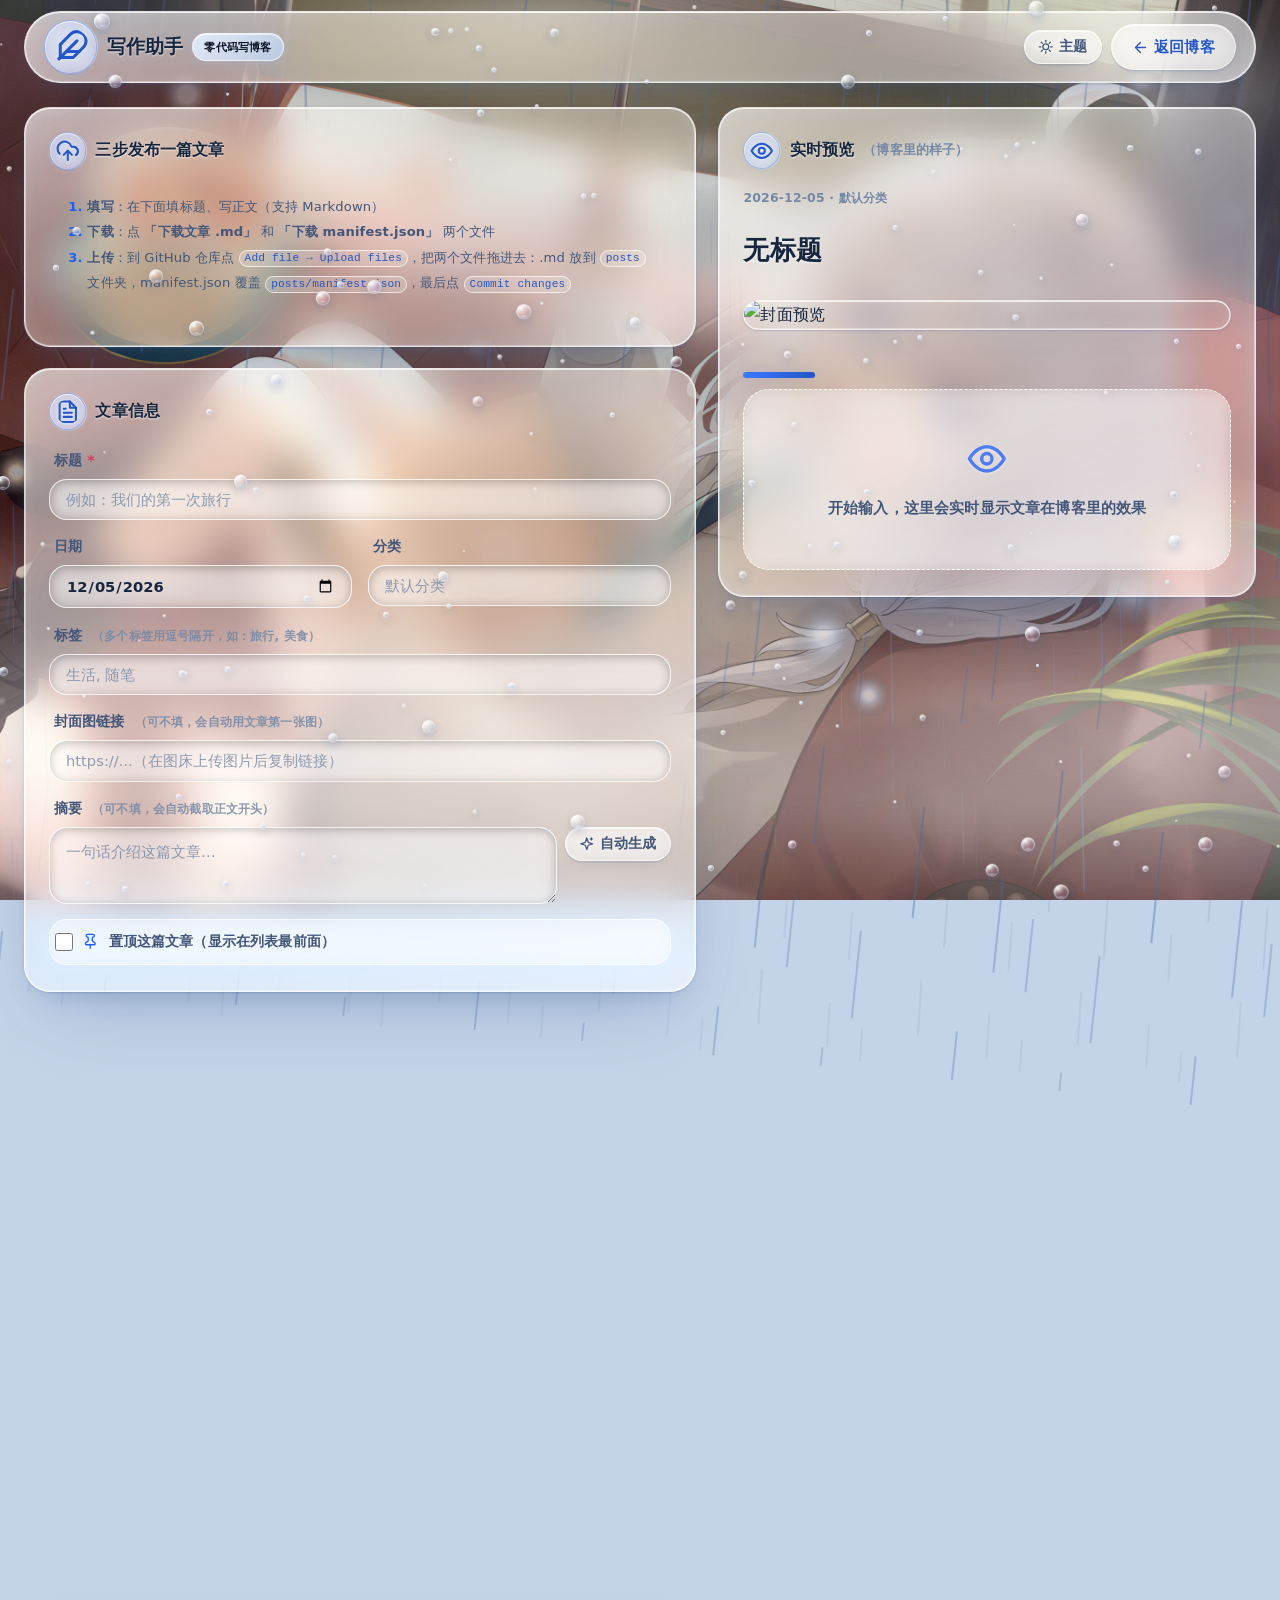
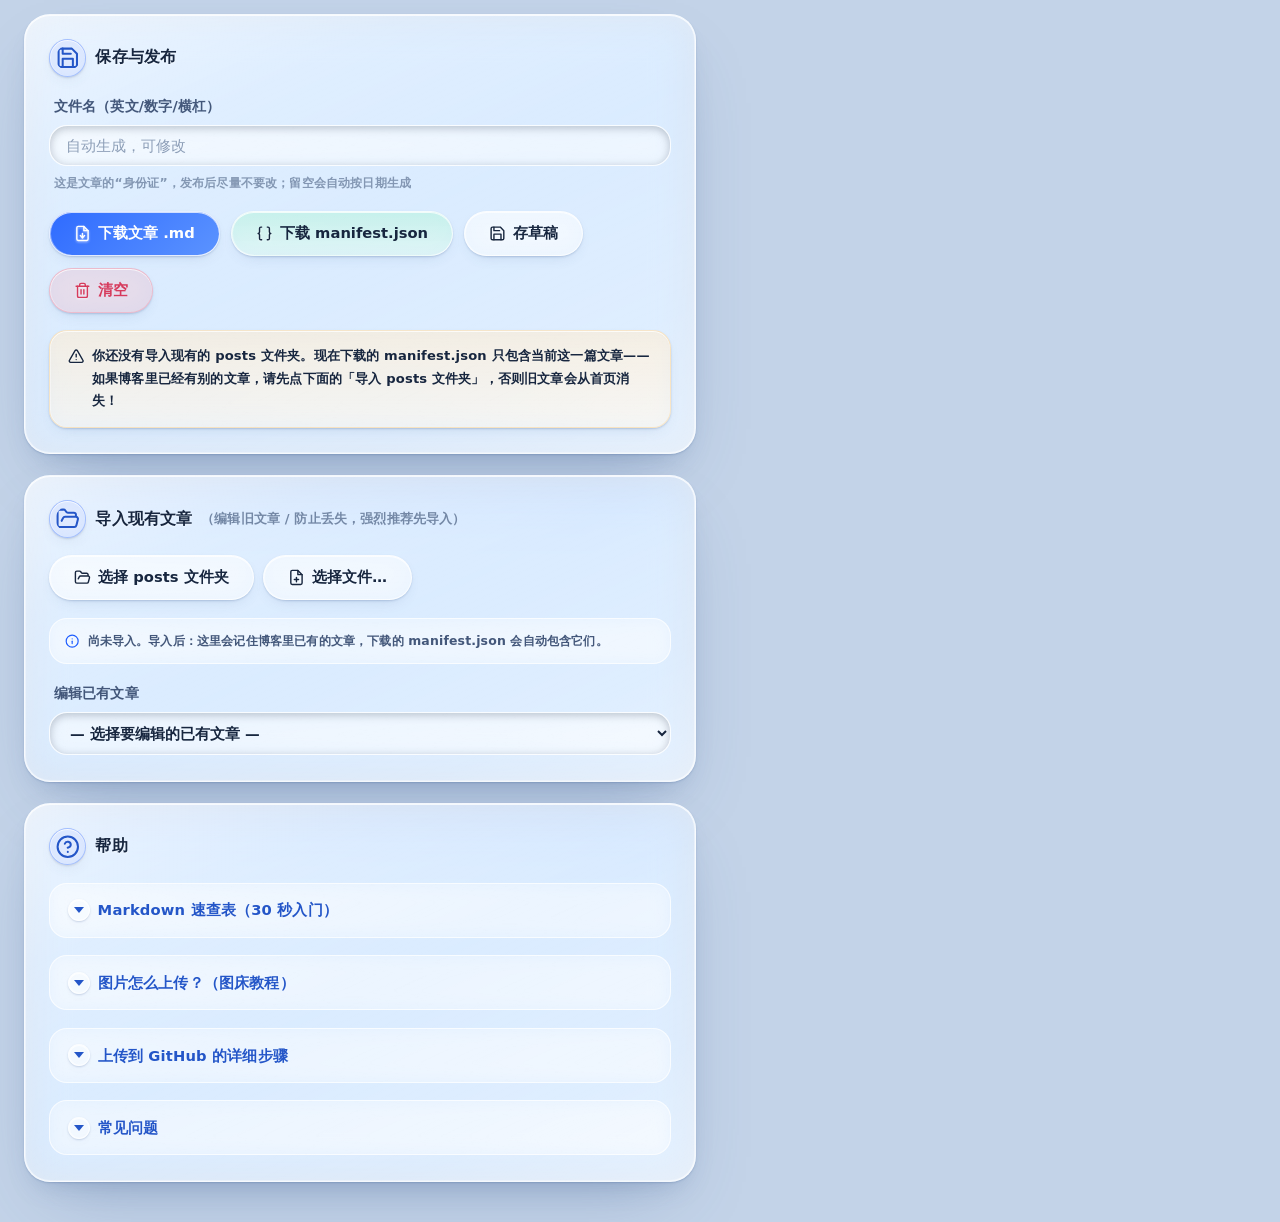
==== commit fe6a3af9: "fix(glass-rain): 背景层数对齐、首帧主题统一、雨效生命周期与可访问性修复 Co-authored-by: arena-agent <297053741+arena-agent@user" ====
--- a/editor.html
+++ b/editor.html
@@ -7,32 +7,33 @@
     <meta name="robots" content="noindex">
     <meta name="theme-color" content="#c3d3e8">
     <script>
-        // 防止主题闪烁（FOUC）：与 index.html 相同的内联脚本。
-        // editor.js 在 DOMContentLoaded 之后才恢复主题，没有这段会先闪一帧亮色。
-        // 键名与 assets/js/ui/theme.js、editor.js 使用的 blog-theme 保持一致。
+        // ── 首帧状态统一入口（FOUC / 首帧主题错配防护）────────────────────
+        // 这里是主题与雨效在首帧的唯一决策点：把结果显式写到 <html> 上，
+        // 后面的 theme.js / rain.js 只是读取并沿用，绝不再各自推导一遍。
+        //   blog-theme → <html data-theme="light|dark"> + color-scheme + meta
+        //   blog-rain  → <html class="rain-off">
+        // 显式写 data-theme（而不是「只在暗色时改」）能避免原生 select /
+        // 滚动条 / 表单控件在首帧按 :root 默认值渲染成另一套配色。
         (function () {
-            try {
-                var saved = localStorage.getItem('blog-theme');
-                var dark = saved === 'dark' ||
-                    (saved !== 'light' && window.matchMedia('(prefers-color-scheme: dark)').matches);
-                if (dark) {
-                    document.documentElement.setAttribute('data-theme', 'dark');
-                    var meta = document.querySelector('meta[name="theme-color"]');
-                    if (meta) meta.setAttribute('content', '#05080f');
-                }
-            } catch (e) { /* localStorage 不可用时按默认亮色 */ }
-        })();
-    </script>
-    <script>
-        // 雨效防闪烁：雨默认开启；只有明确关过雨的用户（blog-rain=off），
-        // 才在首帧前给 <html> 补 rain-off 类，避免先下一帧雨再停。
-        // 键名与 assets/js/ui/rain.js 的 STORAGE_KEY（blog-rain）保持一致。
-        (function () {
-            try {
-                if (localStorage.getItem('blog-rain') === 'off') {
-                    document.documentElement.classList.add('rain-off');
-                }
-            } catch (e) { /* localStorage 不可用时保持默认下雨 */ }
+            var root = document.documentElement;
+            function read(key) {
+                try { return localStorage.getItem(key); } catch (e) { return null; }
+            }
+            var saved = read('blog-theme');
+            var dark = saved === 'dark';
+            if (saved !== 'dark' && saved !== 'light') {
+                try { dark = window.matchMedia('(prefers-color-scheme: dark)').matches; }
+                catch (e) { dark = false; }
+            }
+            var theme = dark ? 'dark' : 'light';
+            root.setAttribute('data-theme', theme);
+            root.style.colorScheme = theme;
+            var meta = document.querySelector('meta[name="theme-color"]');
+            // 与 theme.js 的取值保持一致
+            if (meta) meta.setAttribute('content', dark ? '#05080f' : '#c3d3e8');
+
+            // 雨效：默认开；只有明确关过雨的用户才在首帧前补 rain-off，避免闪一帧雨
+            if (read('blog-rain') === 'off') root.classList.add('rain-off');
         })();
     </script>
     <link rel="stylesheet" href="assets/css/tokens.css">
--- a/assets/css/glass-rain.css
+++ b/assets/css/glass-rain.css
@@ -8,7 +8,9 @@
      2. 默认 GPU 加速：动画元素全部 translateZ(0) + will-change，雨幕用
         Canvas + DPR 渲染，多层叠加。
      3. 三层雨：CSS 远/近雨线打底 + Canvas 雨幕（远雨/近雨/涟漪/水花）+
-        屏幕玻璃上的冷凝水珠滑落。
+        屏幕玻璃上的静态冷凝水珠（只凝结、不滑落）。
+     6. 背景：优先使用用户的背景照片（--bg-photo，assets/img/rain-bg.jpg，
+        缺失时自动忽略该图层，回退渐变天空）。
      4. 玻璃很透：表面 alpha 压到 0.06~0.34，靠 18~30px 真模糊 + 镜面高光
         + 虹膜边缘保证可读性。
      5. 亮 / 暗双适配：亮色 = 雾雨白昼；暗色 = 雨夜霓虹。
@@ -22,12 +24,17 @@
    ========================================================================== */
 
 :root {
-  color-scheme: dark;
+  /* 默认两种都声明：真正的主题由 html[data-theme] 决定（见下方两处覆盖），
+     避免首帧 :root 与 <html data-theme> 冲突导致原生控件短暂主题错配 */
+  color-scheme: light dark;
   --bg: #0a1120;
   --bg-image:
     linear-gradient(180deg, rgba(148, 178, 222, .14) 0%, rgba(56, 78, 118, .1) 46%, rgba(8, 13, 26, .36) 100%),
     radial-gradient(130% 100% at 50% 0%, rgba(6, 10, 22, 0) 42%, rgba(3, 7, 16, .52) 100%);
   --bg-size: 100% 100%, 100% 100%;
+
+  /* 背景照片（用户图；文件缺失时浏览器静默忽略该层，回退上面的渐变） */
+  --bg-photo: url("../img/rain-bg.jpg");
 
   /* 表面层级（极透，靠真模糊成像） */
   --surface: rgba(196, 217, 246, .1);
@@ -127,6 +134,8 @@
     linear-gradient(180deg, rgba(255, 255, 255, .55) 0%, rgba(214, 228, 245, .28) 38%, rgba(140, 165, 200, .34) 100%),
     radial-gradient(120% 90% at 50% -10%, rgba(255, 255, 255, .6) 0%, rgba(255, 255, 255, 0) 55%),
     radial-gradient(130% 100% at 50% 110%, rgba(90, 120, 165, .35) 0%, rgba(90, 120, 165, 0) 60%);
+  /* 亮色 = 3 层渐变，size 必须 3 个（照片层的 cover 在 body 规则里追加） */
+  --bg-size: 100% 100%, 100% 100%, 100% 100%;
 
   --surface: rgba(255, 255, 255, .32);
   --surface-2: rgba(255, 255, 255, .24);
@@ -203,6 +212,8 @@
   --bg-image:
     linear-gradient(180deg, rgba(3, 6, 14, .3) 0%, rgba(2, 5, 12, .34) 46%, rgba(1, 3, 9, .62) 100%),
     radial-gradient(130% 100% at 50% 0%, rgba(0, 2, 8, .1) 40%, rgba(0, 2, 8, .68) 100%);
+  /* 暗色 = 2 层渐变，size 必须 2 个 */
+  --bg-size: 100% 100%, 100% 100%;
   --surface: rgba(7, 11, 22, .3);
   --surface-2: rgba(7, 11, 22, .24);
   --surface-3: rgba(7, 11, 22, .18);
@@ -343,12 +354,25 @@
   min-height: 100dvh;
   color: var(--text);
   background-color: var(--bg);
-  background-image: var(--bg-image);
+  /* 渐变罩在上、背景照片铺底（cover）；照片缺失时只剩渐变 */
+  background-image: var(--bg-image), var(--bg-photo);
   background-attachment: fixed;
-  background-size: 100% 100%;
+  /* 渐变层数由 --bg-size 跟随主题给出，末尾的 cover 固定对应照片层，
+     以后改 --bg-image 只要同步改同一个主题块里的 --bg-size 即可 */
+  background-size: var(--bg-size), cover;
   background-position: center;
+  overflow-x: hidden;
+}
+
+/* UI 外壳（顶栏 / 侧栏 / 页脚 / 按钮）才需要浮雕感；正文与代码保持干净 */
+body.glass-theme .site-header,
+body.glass-theme .sidebar,
+body.glass-theme .site-footer,
+body.glass-theme .content-header,
+body.glass-theme .pagination,
+body.glass-theme .editor-header,
+body.glass-theme .editor-toolbar {
   text-shadow: var(--text-emboss);
-  overflow-x: hidden;
 }
 
 /* 内容层浮在雨幕之上 */
@@ -1873,13 +1897,11 @@
   overflow: hidden;
   transform: translateZ(0);
 }
-#dropLayer, #trailLayer {
+#dropLayer {
   position: absolute;
   inset: 0;
   transform: translateZ(0);
 }
-#trailLayer { z-index: 1; }
-#dropLayer { z-index: 2; }
 
 /* 水珠本体：实时折射透镜 */
 .gdrop {
@@ -1927,30 +1949,6 @@
 @keyframes microTwinkle {
   0%, 100% { opacity: .55; }
   50% { opacity: 1; }
-}
-/* 滑落大珠：更强的透镜模糊 + 拉长变形由 JS 写入 scale */
-.gdrop.slider {
-  border-radius: 46% 54% 52% 48% / 58% 60% 40% 42%;
-  -webkit-backdrop-filter: blur(3px) saturate(180%) brightness(1.18);
-  backdrop-filter: blur(3px) saturate(180%) brightness(1.18);
-  box-shadow:
-    inset 2px 3px 5px rgba(255, 255, 255, .6),
-    inset -3px -5px 9px rgba(15, 35, 75, .25),
-    inset 0 0 0 1.5px rgba(255, 255, 255, .36),
-    0 6px 18px rgba(5, 12, 28, .35);
-}
-/* 滑落后留下的水痕：细长湿痕，缓慢蒸发 */
-.gtrail {
-  position: absolute;
-  left: 0;
-  top: 0;
-  border-radius: 999px;
-  transform: translateZ(0);
-  will-change: transform, opacity;
-  background: linear-gradient(180deg, rgba(255, 255, 255, .34), rgba(255, 255, 255, .1));
-  -webkit-backdrop-filter: blur(1.2px) saturate(150%) brightness(1.08);
-  backdrop-filter: blur(1.2px) saturate(150%) brightness(1.08);
-  box-shadow: inset 0 0 0 1px rgba(255, 255, 255, .22), inset 1px 0 2px rgba(255, 255, 255, .3);
 }
 /* 亮色下水珠对比增强 */
 html[data-theme="light"] .gdrop {
@@ -2029,6 +2027,11 @@
 
 @media (max-width: 768px) {
   body.glass-theme .search-wrap.mobile-visible {
+    /* responsive.css 里 top: var(--header-height) 是以 .site-header 为基准设计的，
+       但玻璃主题给 .header-inner 加了 position: relative（顶沿高光切线要用），
+       绝对定位基准被换成 header-inner → 搜索条整体下移顶栏 padding 的高度、
+       和胶囊之间留缝。把顶栏上 padding（0.6rem）扣回来 */
+    top: calc(var(--header-height) - 0.6rem);
     background: var(--glass-spec), var(--surface-glass);
     -webkit-backdrop-filter: var(--lens-blur);
     backdrop-filter: var(--lens-blur);
@@ -2062,7 +2065,14 @@
 }
 @media (max-width: 380px) {
   body.glass-theme .blog-name { font-size: .92rem; }
-  body.glass-theme .lang-select { max-width: 52px; }
+  /* 多语言（English / Deutsch / العربية / Монгол …）不能硬压到 52px，
+     否则文字和 select 箭头会互相挤掉；给一个可读下限 + 省略号上限 */
+  body.glass-theme .lang-select {
+    min-width: 64px;
+    max-width: 96px;
+    padding-inline-end: 1.4rem;
+    text-overflow: ellipsis;
+  }
   body.glass-theme .m3-icon-btn,
   body.glass-theme .mobile-menu-btn,
   body.glass-theme .mobile-search-btn { width: 38px; height: 38px; }
@@ -2078,22 +2088,124 @@
 
 /* 打印：关掉一切动态与透明，保证纸面清晰 */
 @media print {
-  .rain-stage, .drop-stage, #glassSpot,
+  .rain-stage, .drop-stage, #glassSpot, .rain-aurora, .rain-mist, .rain-lightning,
+  .rain-vignette, .rain-grain,
   body.glass-theme::before, body.glass-theme::after { display: none !important; }
   body.glass-theme { background: #fff !important; color: #111 !important; text-shadow: none !important; }
+  /* 玻璃组件总开关：任何带玻璃材质的容器统一回到纸面样式 */
   body.glass-theme .post-card,
   body.glass-theme .article-view,
   body.glass-theme .sidebar-section,
   body.glass-theme .content-header,
-  body.glass-theme .editor-panel {
+  body.glass-theme .editor-panel,
+  body.glass-theme .glass-card,
+  body.glass-theme .glass-item,
+  body.glass-theme .glass-bar,
+  body.glass-theme .glass-btn,
+  body.glass-theme .glass-modal,
+  body.glass-theme .glass-badge,
+  body.glass-theme .site-header,
+  body.glass-theme .site-footer,
+  body.glass-theme .pagination {
     background: #fff !important;
     -webkit-backdrop-filter: none !important;
     backdrop-filter: none !important;
+    filter: none !important;
     border: 1px solid #999 !important;
     box-shadow: none !important;
+    text-shadow: none !important;
+    opacity: 1 !important;
+    /* transform 与 translate 是两个独立属性，必须分别清空，
+       只写 translate:0 0 清不掉 translateZ(0) / translateY(...) */
+    transform: none !important;
+    translate: none !important;
+    rotate: none !important;
+    scale: none !important;
+    animation: none !important;
+    transition: none !important;
+  }
+  /* 伪元素上的高光 / 虹膜环在纸上只会变成灰块 */
+  body.glass-theme .post-card::before, body.glass-theme .post-card::after,
+  body.glass-theme .glass-card::before, body.glass-theme .glass-card::after,
+  body.glass-theme .article-view::before, body.glass-theme .article-view::after { display: none !important; }
+}
+
+/* ==========================================================================
+   15. 可访问性：减少动态 / 触摸设备 hover 隔离 / 正文反玻璃
+   ========================================================================== */
+
+/* 用户在系统里要求「减少动态」：保留静态雨夜画面，关掉所有动画与位移 */
+@media (prefers-reduced-motion: reduce) {
+  body.glass-theme *,
+  body.glass-theme *::before,
+  body.glass-theme *::after {
+    animation-duration: .001ms !important;
+    animation-iteration-count: 1 !important;
+    transition-duration: .001ms !important;
+    scroll-behavior: auto !important;
+  }
+  /* 入场动画直接落位，不要靠 IntersectionObserver 才可见 */
+  body.glass-theme .post-card,
+  body.glass-theme .sidebar-section,
+  body.glass-theme .article-view,
+  body.glass-theme .editor-panel,
+  body.glass-theme .content-header,
+  body.glass-theme .empty-state {
     opacity: 1 !important;
     translate: 0 0 !important;
   }
+  .rain-aurora, .rain-mist, .rain-lightning { animation: none !important; }
+  #glassSpot { display: none !important; }
+  body.glass-theme::before, body.glass-theme::after { animation: none !important; }
+}
+
+/* 触摸设备上的「tap → hover 卡住」：只有真正的精细指针才享受上浮 / 滑光 */
+@media (hover: none), (pointer: coarse) {
+  body.glass-theme .post-card:hover,
+  body.glass-theme .glass-card:hover,
+  body.glass-theme .glass-item:hover,
+  body.glass-theme .glass-btn:hover,
+  body.glass-theme .sidebar-cat-item:hover,
+  body.glass-theme .sidebar-archive-item:hover,
+  body.glass-theme .m3-icon-btn:hover {
+    transform: none;
+    box-shadow: var(--shadow);
+  }
+  body.glass-theme .post-card:hover::after,
+  body.glass-theme .glass-card:hover::after { opacity: 0; animation: none; }
+  /* 但点按反馈要留着，否则移动端会觉得没响应 */
+  body.glass-theme .post-card:active,
+  body.glass-theme .glass-card:active,
+  body.glass-theme .glass-btn:active { transform: scale(.99); }
+}
+
+/* 正文反玻璃：代码 / 表格是内容，不该再叠一层透镜和浮雕字 */
+body.glass-theme .article-content pre,
+body.glass-theme .article-content pre code,
+body.glass-theme .article-content code,
+body.glass-theme .article-content kbd,
+body.glass-theme .article-content samp,
+body.glass-theme .article-content table,
+body.glass-theme .article-content th,
+body.glass-theme .article-content td,
+body.glass-theme .editor-preview pre,
+body.glass-theme .editor-preview code {
+  -webkit-backdrop-filter: none !important;
+  backdrop-filter: none !important;
+  text-shadow: none !important;
+}
+/* 代码块自身可以是一块玻璃「板」，但文字区域必须实底、边界清楚 */
+body.glass-theme .article-content pre,
+body.glass-theme .editor-preview pre {
+  background: rgba(10, 16, 30, .82);
+  color: #e8f0ff;
+  border: 1px solid var(--border);
+}
+html[data-theme="light"] body.glass-theme .article-content pre,
+html[data-theme="light"] body.glass-theme .editor-preview pre {
+  background: rgba(252, 253, 255, .94);
+  color: #16233a;
+  border: 1px solid rgba(90, 120, 165, .35);
 }
 
 /* 旧皮肤开关按钮如果还被缓存脚本注入，直接藏掉（玻璃主题唯一） */
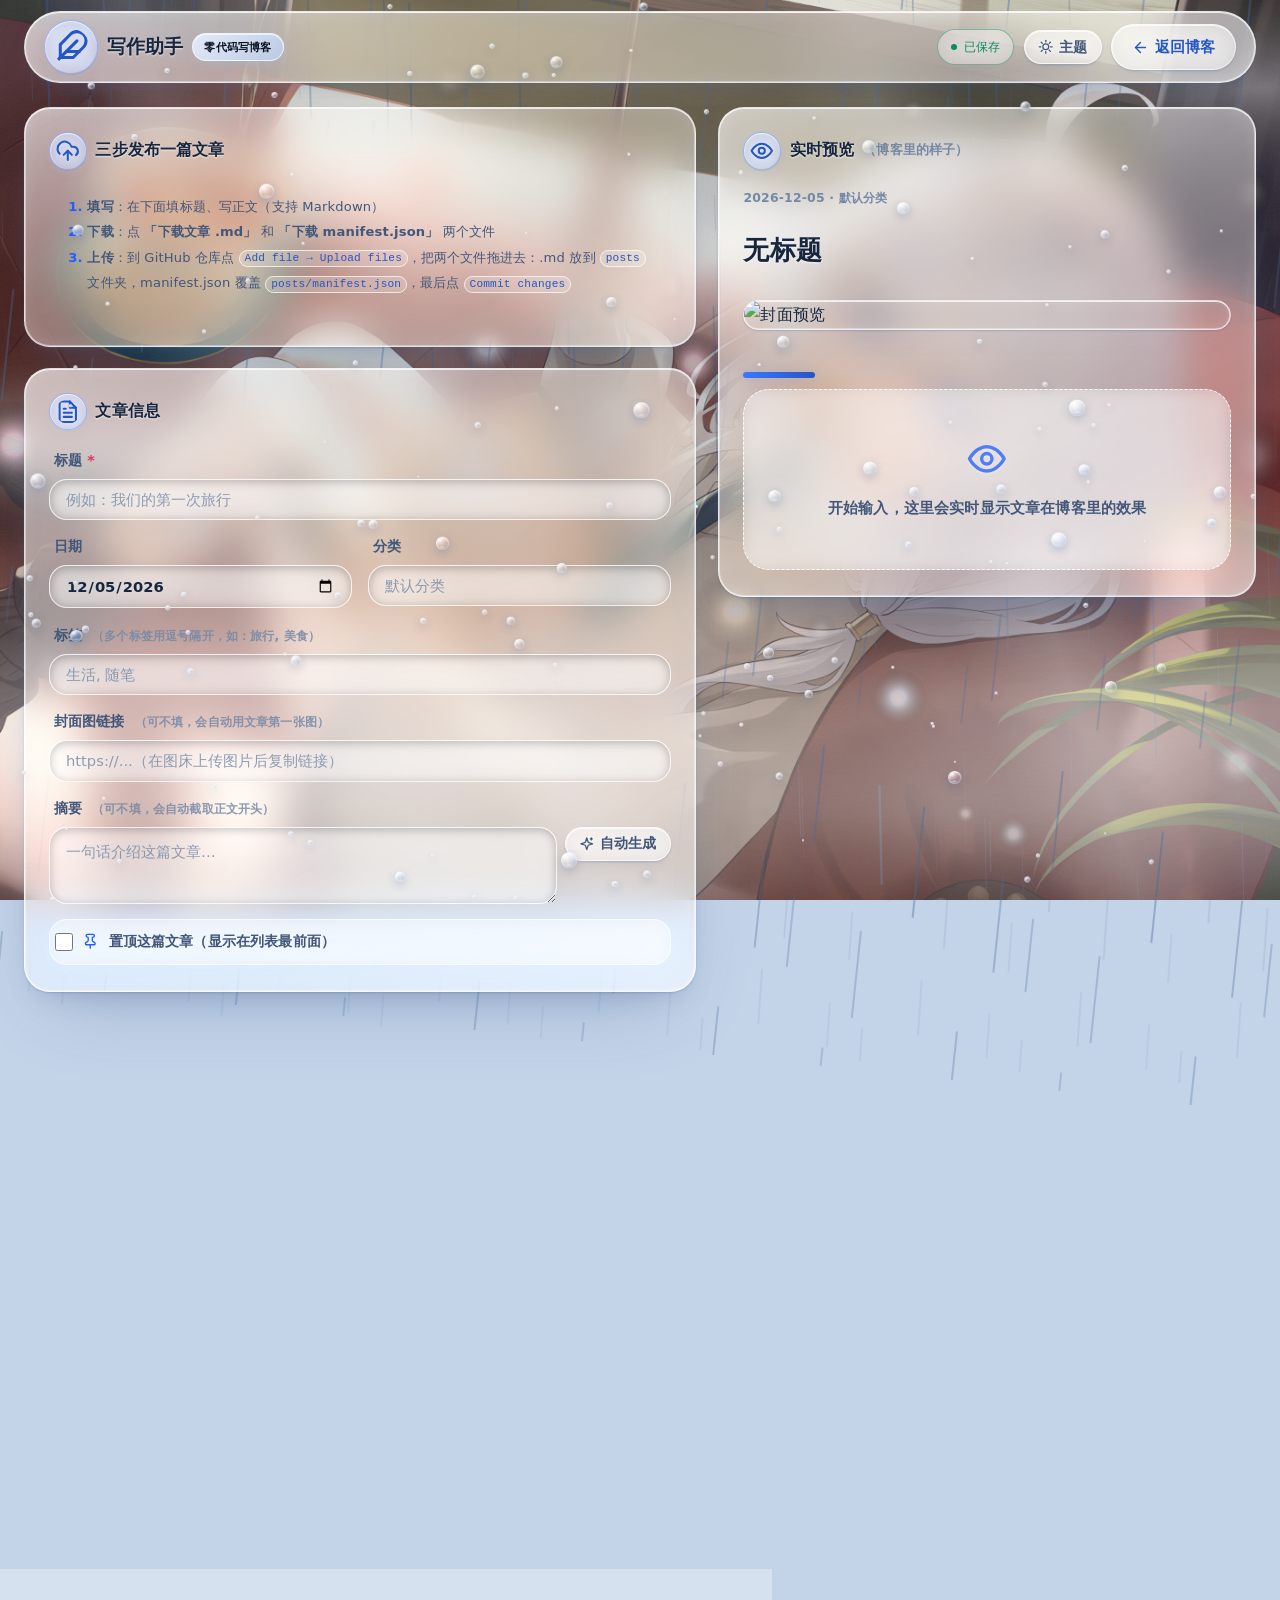
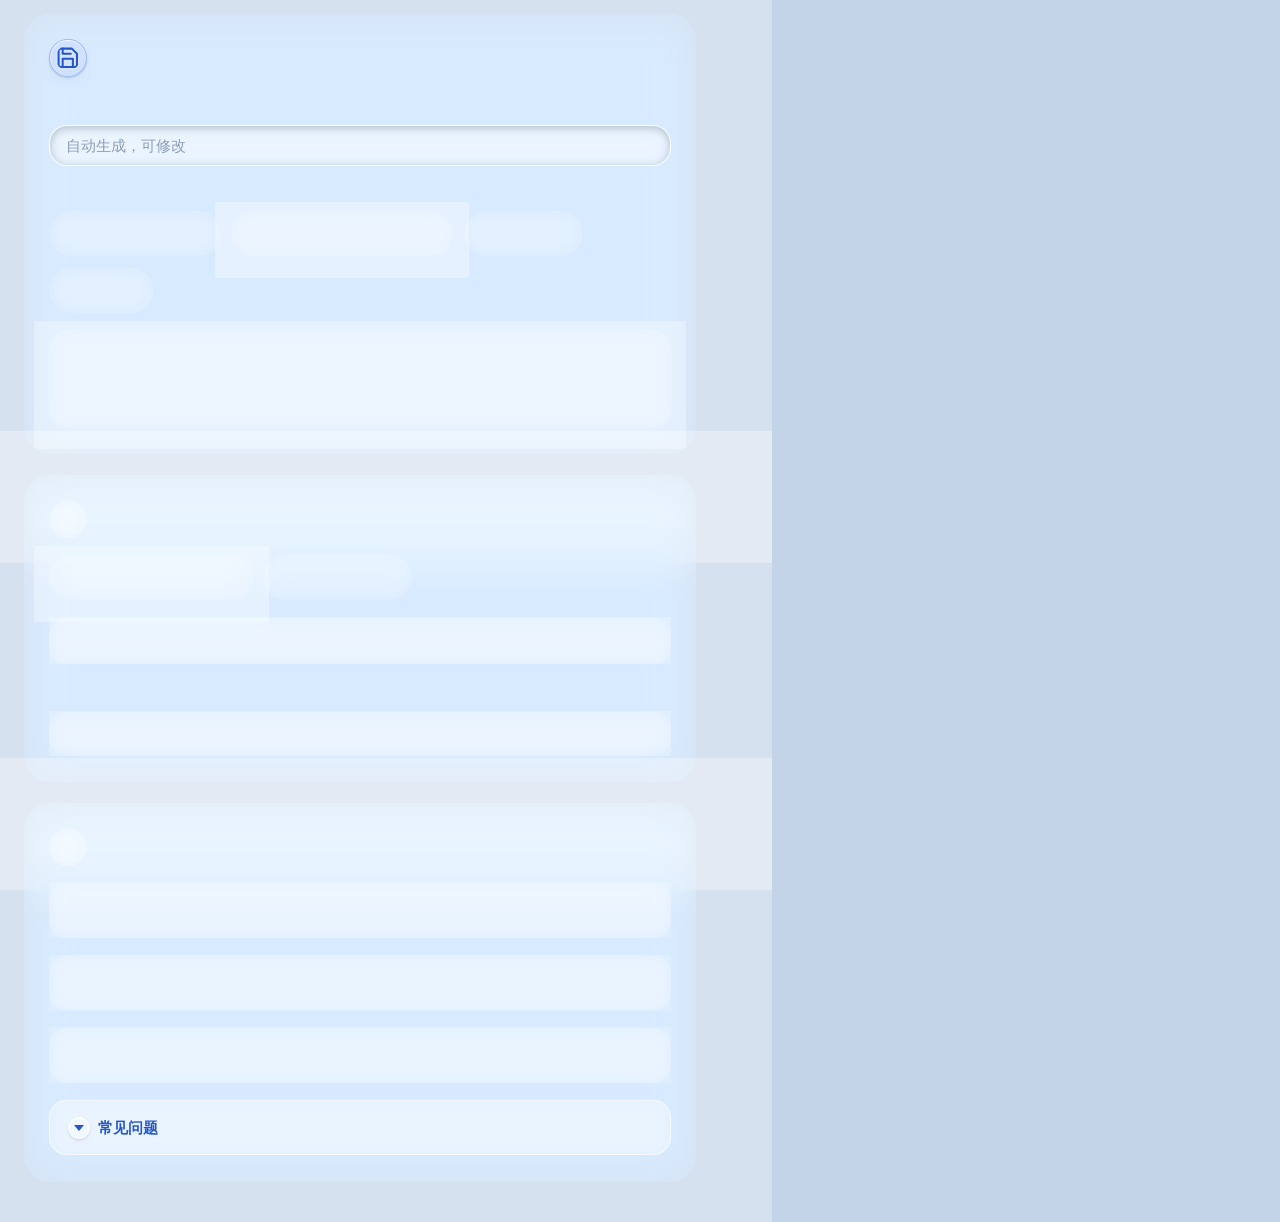
==== commit 26855eb9: "feat(ux): 状态连续性、软切换、阅读模式、快捷键、编辑器自动保存状态与离开保护 Co-authored-by: arena-agent <297053741+arena-agent@users" ====
--- a/editor.html
+++ b/editor.html
@@ -53,6 +53,11 @@
                 <span class="badge">零代码写博客</span>
             </div>
             <div class="editor-header-actions">
+                <!-- 自动保存状态：● 已保存 / ◌ 保存中… / ! 保存失败（点击看最后保存时间） -->
+                <button class="save-status" id="saveStatus" type="button" data-state="saved"
+                    title="草稿自动保存在本浏览器">
+                    <span class="save-dot" aria-hidden="true"></span><span class="save-text">已保存</span>
+                </button>
                 <button class="md-btn theme-btn" id="themeToggle" type="button" title="切换亮色/暗色主题"
                     aria-label="切换亮色/暗色主题">
                     <svg class="icon sun-icon" data-icon="sun"></svg>
@@ -299,6 +304,7 @@
     <script src="assets/vendor/marked.min.js"></script>
     <script src="assets/vendor/purify.min.js"></script>
     <script src="assets/js/utils/dom.js" defer></script>
+    <script src="assets/js/utils/storage.js" defer></script>
     <script src="assets/js/utils/format.js" defer></script>
     <!-- 图标（与阅读页共用同一套内联 SVG，替代 emoji） -->
     <script src="assets/js/ui/icons.js" defer></script>
--- a/assets/css/glass-rain.css
+++ b/assets/css/glass-rain.css
@@ -2210,3 +2210,216 @@
 
 /* 旧皮肤开关按钮如果还被缓存脚本注入，直接藏掉（玻璃主题唯一） */
 body.glass-theme .ui-style-switch { display: none !important; }
+
+/* ==========================================================================
+   16. 体验层：页面软切换 / 沉浸阅读模式 / 快捷键帮助
+   --------------------------------------------------------------------------
+   原则：换内容 ≠ 换世界。雨幕、极光、背景与玻璃舞台永远不重启，
+   这里动的只有「内容区」这一层。
+   ========================================================================== */
+
+/* ---- 页面软切换（内容区淡出 → 换内容 → 淡入，150~220ms） ---- */
+body.glass-theme .content-area {
+  transition: opacity .16s var(--ease), filter .16s var(--ease), translate .16s var(--ease);
+}
+body.glass-theme .content-area.view-leaving {
+  opacity: 0;
+  filter: blur(2px);
+  translate: 0 4px;
+}
+body.glass-theme .content-area.view-entering {
+  animation: glass-view-in .22s var(--ease) both;
+}
+@keyframes glass-view-in {
+  from { opacity: 0; filter: blur(3px); translate: 0 8px; }
+  to   { opacity: 1; filter: blur(0);   translate: 0 0; }
+}
+
+/* ---- 阅读模式入口按钮（文章页右下角，回到顶部按钮上方） ---- */
+.reader-toggle {
+  position: fixed;
+  right: 1.2rem;
+  bottom: 5.2rem;
+  z-index: 5000;
+  display: inline-flex;
+  align-items: center;
+  gap: .45rem;
+  padding: .55rem .9rem;
+  border-radius: 999px;
+  border: 1px solid var(--border-strong);
+  color: var(--text);
+  background: var(--glass-spec), var(--surface-glass);
+  -webkit-backdrop-filter: var(--lens-blur-soft);
+  backdrop-filter: var(--lens-blur-soft);
+  box-shadow: var(--shadow-sm);
+  font: inherit;
+  font-size: .82rem;
+  cursor: pointer;
+  transition: transform var(--dur) var(--ease), box-shadow var(--dur) var(--ease),
+              opacity var(--dur) var(--ease);
+}
+[dir="rtl"] .reader-toggle { right: auto; left: 1.2rem; }
+.reader-toggle[hidden] { display: none; }
+.reader-toggle .icon, .reader-toggle svg { width: 1em; height: 1em; }
+@media (hover: hover) and (pointer: fine) {
+  .reader-toggle:hover { transform: translateY(-2px); box-shadow: var(--shadow-hover); }
+}
+.reader-toggle:focus-visible { outline: 2px solid var(--accent-ring); outline-offset: 3px; }
+@media (max-width: 480px) {
+  .reader-toggle { bottom: 4.6rem; font-size: .78rem; padding: .5rem .75rem; }
+}
+
+/* ---- 沉浸阅读模式 ---- */
+body.glass-theme.reader-mode .site-header {
+  transform: translateY(-105%);
+  opacity: 0;
+  pointer-events: none;
+}
+body.glass-theme.reader-mode .sidebar { display: none; }
+body.glass-theme.reader-mode .main-container { grid-template-columns: 1fr; display: block; }
+body.glass-theme.reader-mode .content-area { margin: 0 auto; max-width: 46rem; }
+body.glass-theme.reader-mode .site-footer { opacity: .35; }
+
+/* 背景变暗、雨幕降低存在感（但绝不停止——世界还在下雨） */
+body.glass-theme.reader-mode .rain-stage { opacity: .42; }
+body.glass-theme.reader-mode .drop-stage { opacity: .3; }
+body.glass-theme.reader-mode .rain-aurora { opacity: .35; }
+body.glass-theme.reader-mode::before,
+body.glass-theme.reader-mode::after { opacity: .35; }
+.rain-stage, .drop-stage { transition: opacity .45s var(--ease); }
+
+/* 玻璃变干净：模糊收敛、高光减弱，让文字成为主角 */
+body.glass-theme.reader-mode .article-view {
+  -webkit-backdrop-filter: saturate(112%) blur(26px);
+  backdrop-filter: saturate(112%) blur(26px);
+  padding: 2.6rem 2.4rem 2.2rem;
+}
+body.glass-theme.reader-mode .article-view::after { display: none; }
+body.glass-theme.reader-mode .article-content {
+  font-size: 1.07rem;
+  line-height: 1.95;
+  letter-spacing: .012em;
+}
+body.glass-theme.reader-mode .article-content p { margin: 1.15em 0; }
+body.glass-theme.reader-mode .article-content img { max-width: 100%; height: auto; }
+body.glass-theme.reader-mode .article-content pre { overflow-x: auto; }
+@media (max-width: 768px) {
+  body.glass-theme.reader-mode .article-view { padding: 1.6rem 1.15rem; }
+  body.glass-theme.reader-mode .article-content { font-size: 1.02rem; line-height: 1.85; }
+}
+
+/* 阅读进度：一条玻璃高光线，不是传统粗进度条 */
+body.glass-theme .reading-progress {
+  height: 2px;
+  background: transparent;
+}
+body.glass-theme .reading-progress-bar {
+  height: 100%;
+  background: linear-gradient(90deg,
+    rgba(255, 255, 255, .25),
+    var(--accent) 55%,
+    rgba(255, 255, 255, .85));
+  box-shadow: 0 0 10px -2px var(--accent-ring);
+  transition: width .12s linear;
+}
+body.glass-theme.reader-mode .reading-progress {
+  position: fixed;
+  top: 0;
+  z-index: 6000;
+}
+
+/* ---- 快捷键帮助面板（? 呼出） ---- */
+.shortcut-help {
+  position: fixed;
+  inset: 0;
+  z-index: 6500;
+  display: flex;
+  align-items: center;
+  justify-content: center;
+  padding: 1.2rem;
+  background: rgba(3, 6, 14, .45);
+  -webkit-backdrop-filter: blur(8px);
+  backdrop-filter: blur(8px);
+}
+.shortcut-help[hidden] { display: none; }
+.shortcut-help-card {
+  width: min(420px, 100%);
+  padding: 1.4rem 1.5rem;
+  border-radius: var(--radius);
+  border: 1px solid var(--border-strong);
+  color: var(--text);
+  background: var(--glass-spec), var(--surface-glass);
+  -webkit-backdrop-filter: var(--lens-blur);
+  backdrop-filter: var(--lens-blur);
+  box-shadow: var(--shadow-hover);
+}
+.shortcut-help-card h3 { margin: 0 0 .9rem; font-size: 1.05rem; }
+.shortcut-help-card ul { margin: 0; padding: 0; list-style: none; }
+.shortcut-help-card li {
+  display: flex;
+  align-items: center;
+  gap: .8rem;
+  padding: .3rem 0;
+  font-size: .88rem;
+  color: var(--text-muted);
+}
+.shortcut-help-card kbd {
+  flex: 0 0 auto;
+  min-width: 5.6rem;
+  text-align: center;
+  padding: .2rem .5rem;
+  border-radius: var(--radius-xs);
+  border: 1px solid var(--border);
+  background: var(--surface-2);
+  color: var(--text);
+  font-family: inherit;
+  font-size: .78rem;
+}
+.shortcut-help-tip { margin: .9rem 0 0; font-size: .76rem; color: var(--text-soft); }
+
+/* 打印与减少动态下，这些体验层组件一律让路 */
+@media print {
+  .reader-toggle, .shortcut-help { display: none !important; }
+}
+@media (prefers-reduced-motion: reduce) {
+  body.glass-theme .content-area.view-leaving { opacity: 1; filter: none; translate: 0 0; }
+  body.glass-theme .content-area.view-entering { animation: none; }
+}
+
+/* ---- 写作助手：自动保存状态胶囊 ---- */
+.save-status {
+  display: inline-flex;
+  align-items: center;
+  gap: .45rem;
+  padding: .38rem .8rem;
+  border-radius: 999px;
+  border: 1px solid var(--border);
+  color: var(--text-muted);
+  background: var(--surface-2);
+  -webkit-backdrop-filter: var(--lens-blur-soft);
+  backdrop-filter: var(--lens-blur-soft);
+  font: inherit;
+  font-size: .78rem;
+  cursor: pointer;
+  transition: color var(--dur) var(--ease), border-color var(--dur) var(--ease);
+}
+.save-status .save-dot {
+  width: .52em;
+  height: .52em;
+  border-radius: 50%;
+  background: currentColor;
+  transition: background var(--dur) var(--ease);
+}
+.save-status[data-state="saved"] { color: var(--ok); border-color: color-mix(in srgb, var(--ok) 45%, transparent); }
+.save-status[data-state="dirty"] { color: var(--warn-ink); }
+.save-status[data-state="dirty"] .save-dot { animation: save-pulse 1.4s var(--ease) infinite; }
+.save-status[data-state="saving"] { color: var(--text-soft); }
+.save-status[data-state="saving"] .save-dot { animation: save-spin .9s linear infinite; background: none; border: 1.5px solid currentColor; border-top-color: transparent; }
+.save-status[data-state="error"] { color: var(--danger); border-color: color-mix(in srgb, var(--danger) 50%, transparent); }
+.save-status:focus-visible { outline: 2px solid var(--accent-ring); outline-offset: 2px; }
+@keyframes save-pulse { 0%, 100% { opacity: 1; } 50% { opacity: .35; } }
+@keyframes save-spin { to { transform: rotate(360deg); } }
+@media (max-width: 480px) {
+  .save-status .save-text { display: none; }
+  .save-status { padding: .38rem .5rem; }
+}
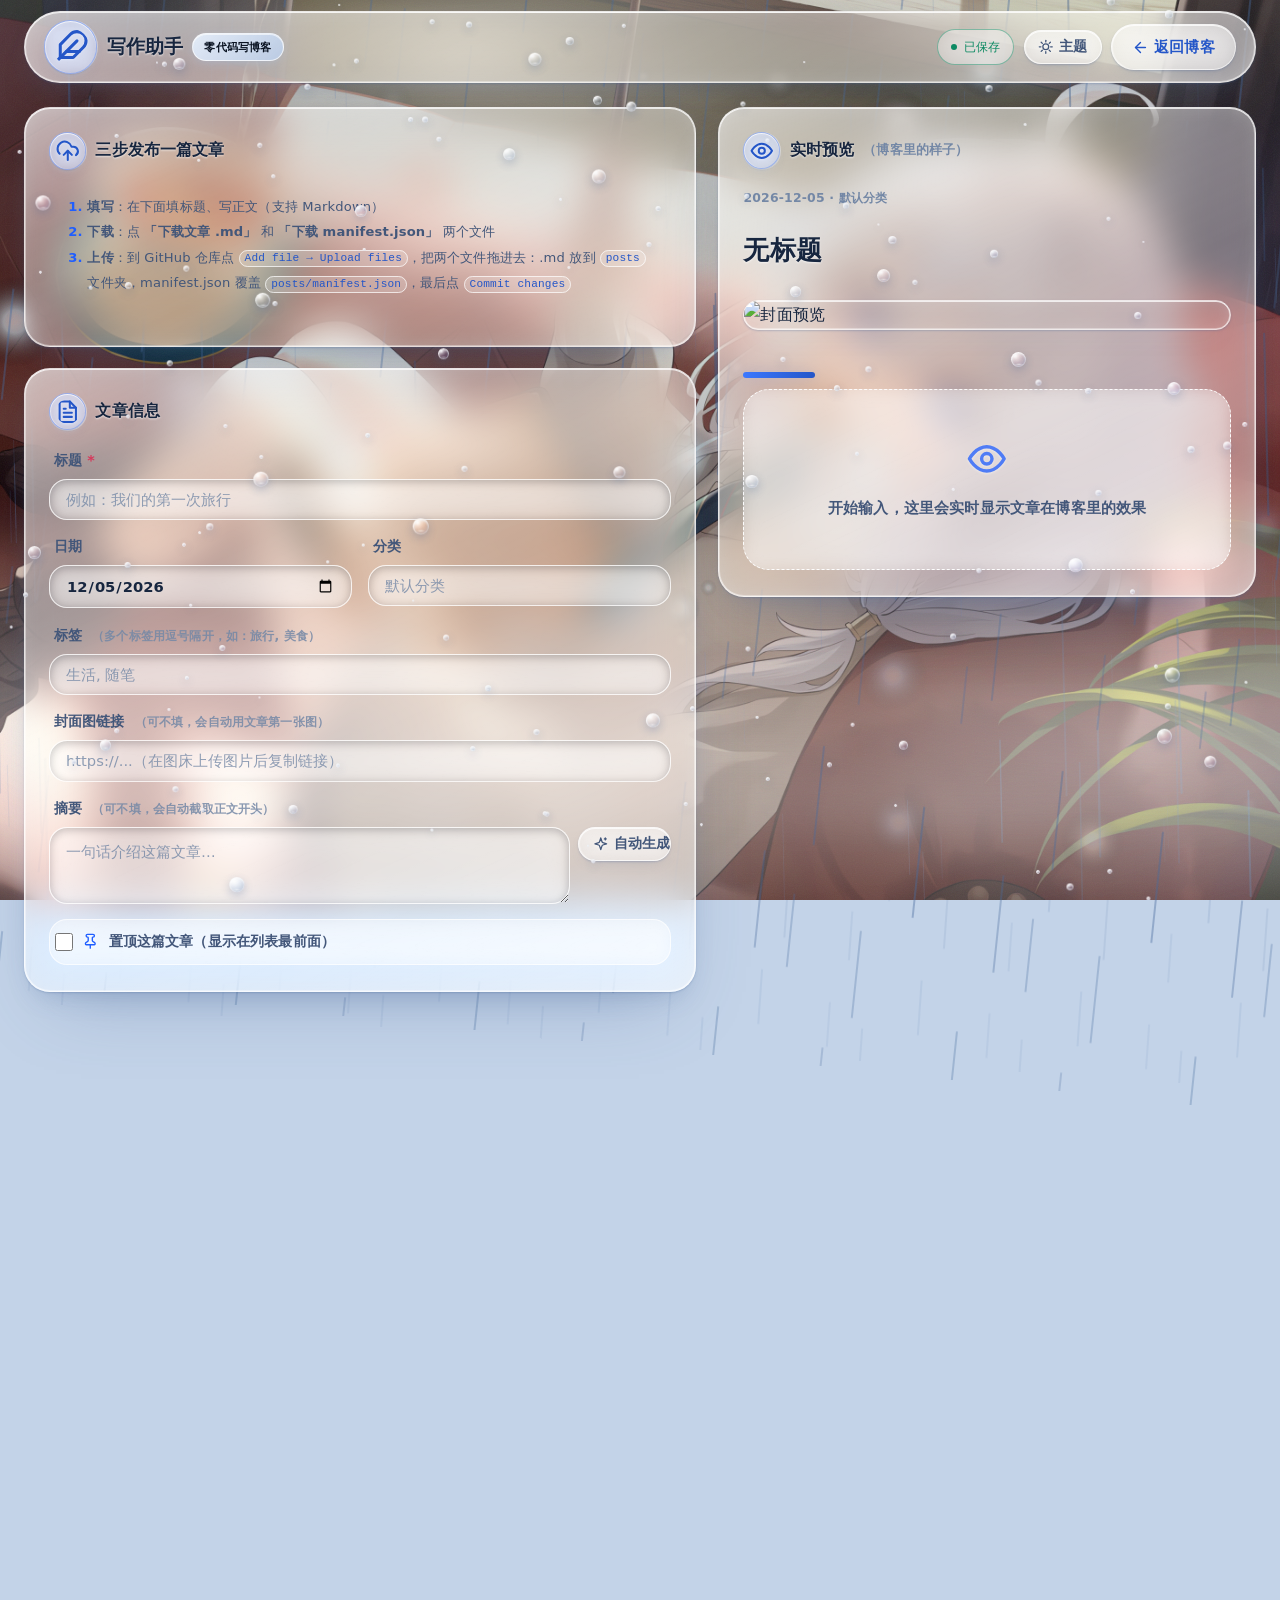
==== commit d4692dfc: "feat(fx): 水波纹、闪电玻璃反光、滚动/指针高光、灯箱缩放拖动、移动端文章操作条、玻璃确认框 Co-authored-by: arena-agent <297053741+arena-agen" ====
--- a/editor.html
+++ b/editor.html
@@ -311,6 +311,10 @@
     <script src="assets/js/core/frontmatter.js" defer></script>
     <script src="assets/js/core/markdown.js" defer></script>
     <!-- 雨夜玻璃主题：天气引擎（雨幕 + 水珠）与玻璃交互（光斑 + 倾斜 + 显现） -->
+    <!-- 玻璃确认框 / 提示系统 / 材质反馈层（与阅读页同一套） -->
+    <script src="assets/js/ui/toast.js" defer></script>
+    <script src="assets/js/ui/modal.js" defer></script>
+    <script src="assets/js/ui/fx.js" defer></script>
     <script src="assets/js/ui/rain.js" defer></script>
     <script src="assets/js/ui/glass.js" defer></script>
     <script src="assets/js/editor.js" defer></script>
--- a/assets/css/glass-rain.css
+++ b/assets/css/glass-rain.css
@@ -2423,3 +2423,626 @@
   .save-status .save-text { display: none; }
   .save-status { padding: .38rem .5rem; }
 }
+
+/* ==========================================================================
+   17. 体验层二期：命令面板 / 提示分级 / 图片 Blur-up / 高光跟随 / 移动端收纳
+   ========================================================================== */
+
+/* ---- 快速搜索 · 命令面板 ---- */
+.palette {
+  position: fixed;
+  inset: 0;
+  z-index: 6600;
+  display: flex;
+  align-items: flex-start;
+  justify-content: center;
+  padding: clamp(3rem, 12vh, 8rem) 1rem 2rem;
+  background: rgba(3, 6, 14, .42);
+  -webkit-backdrop-filter: blur(10px) saturate(120%);
+  backdrop-filter: blur(10px) saturate(120%);
+  animation: glass-view-in .16s var(--ease) both;
+}
+.palette[hidden] { display: none; }
+html[data-theme="light"] .palette { background: rgba(120, 150, 195, .3); }
+
+.palette-card {
+  width: min(620px, 100%);
+  max-height: min(70vh, 640px);
+  display: flex;
+  flex-direction: column;
+  overflow: hidden;
+  border-radius: var(--radius);
+  border: 1px solid var(--border-strong);
+  color: var(--text);
+  background: var(--glass-spec), var(--surface-glass);
+  -webkit-backdrop-filter: var(--lens-blur);
+  backdrop-filter: var(--lens-blur);
+  box-shadow: var(--shadow-hover);
+}
+.palette-head {
+  display: flex;
+  align-items: center;
+  gap: .7rem;
+  padding: .9rem 1.1rem;
+  border-bottom: 1px solid var(--border);
+}
+.palette-icon svg, .palette-item-icon svg { width: 1.05em; height: 1.05em; }
+.palette-icon { color: var(--text-soft); display: inline-flex; }
+.palette-input {
+  flex: 1 1 auto;
+  min-width: 0;
+  border: 0;
+  outline: 0;
+  background: transparent;
+  color: var(--text);
+  font: inherit;
+  font-size: 1rem;
+}
+.palette-esc {
+  flex: 0 0 auto;
+  font-size: .68rem;
+  padding: .18rem .45rem;
+  border-radius: var(--radius-xs);
+  border: 1px solid var(--border);
+  color: var(--text-soft);
+  background: var(--surface-3);
+}
+.palette-list { overflow-y: auto; padding: .4rem; flex: 1 1 auto; }
+.palette-section {
+  padding: .5rem .7rem .3rem;
+  font-size: .72rem;
+  letter-spacing: .08em;
+  text-transform: uppercase;
+  color: var(--text-soft);
+}
+.palette-item {
+  display: flex;
+  align-items: center;
+  gap: .7rem;
+  padding: .55rem .7rem;
+  border-radius: var(--radius-sm);
+  cursor: pointer;
+  transition: background var(--dur) var(--ease), transform var(--dur) var(--ease);
+}
+.palette-item.is-active {
+  background: var(--accent-soft);
+  box-shadow: inset 0 0 0 1px var(--accent-ring);
+}
+.palette-item-icon { color: var(--text-soft); display: inline-flex; flex: 0 0 auto; }
+.palette-item-text { min-width: 0; display: flex; flex-direction: column; gap: .12rem; }
+.palette-item-label { font-size: .92rem; white-space: nowrap; overflow: hidden; text-overflow: ellipsis; }
+.palette-item-desc {
+  font-size: .76rem;
+  color: var(--text-soft);
+  white-space: nowrap;
+  overflow: hidden;
+  text-overflow: ellipsis;
+}
+.palette-item mark {
+  background: color-mix(in srgb, var(--accent) 30%, transparent);
+  color: inherit;
+  border-radius: 3px;
+  padding: 0 .1em;
+}
+.palette-empty {
+  display: flex;
+  align-items: center;
+  gap: .6rem;
+  padding: 1.4rem 1rem;
+  color: var(--text-soft);
+  font-size: .88rem;
+  justify-content: center;
+}
+.palette-hint {
+  display: flex;
+  gap: 1rem;
+  flex-wrap: wrap;
+  padding: .55rem 1.1rem;
+  border-top: 1px solid var(--border);
+  font-size: .72rem;
+  color: var(--text-soft);
+}
+.palette-hint kbd {
+  padding: .1rem .35rem;
+  margin-inline-end: .2rem;
+  border-radius: 4px;
+  border: 1px solid var(--border);
+  background: var(--surface-3);
+  font-family: inherit;
+}
+@media (max-width: 480px) {
+  .palette { padding-top: 2.2rem; }
+  .palette-card { max-height: 78vh; }
+  .palette-hint { display: none; }
+}
+
+/* ---- 提示分级（成功 / 信息 / 警告 / 错误 + 撤销） ---- */
+body.glass-theme .toast {
+  display: flex;
+  align-items: center;
+  gap: .6rem;
+  border: 1px solid var(--border-strong);
+  background: var(--glass-spec), var(--surface-glass);
+  -webkit-backdrop-filter: var(--lens-blur-soft);
+  backdrop-filter: var(--lens-blur-soft);
+  box-shadow: var(--shadow);
+  color: var(--text);
+}
+.toast-icon { display: inline-flex; flex: 0 0 auto; }
+.toast-icon svg { width: 1.05em; height: 1.05em; }
+.toast-msg { flex: 1 1 auto; }
+.toast-count { font-size: .74rem; color: var(--text-soft); }
+body.glass-theme .toast-success .toast-icon { color: var(--ok); }
+body.glass-theme .toast-info .toast-icon { color: var(--accent); }
+body.glass-theme .toast-warn .toast-icon { color: var(--warn-ink); }
+body.glass-theme .toast-error .toast-icon { color: var(--danger); }
+body.glass-theme .toast-warn { border-color: color-mix(in srgb, var(--warn-ink) 45%, transparent); }
+body.glass-theme .toast-error { border-color: color-mix(in srgb, var(--danger) 45%, transparent); }
+.toast-action {
+  flex: 0 0 auto;
+  border: 1px solid var(--border-strong);
+  background: var(--surface-2);
+  color: var(--accent);
+  border-radius: 999px;
+  padding: .22rem .7rem;
+  font: inherit;
+  font-size: .78rem;
+  cursor: pointer;
+}
+.toast-action:hover { background: var(--accent-soft); }
+.toast-close {
+  flex: 0 0 auto;
+  border: 0;
+  background: transparent;
+  color: var(--text-soft);
+  cursor: pointer;
+  display: inline-flex;
+  padding: .1rem;
+}
+.toast-close svg { width: .95em; height: .95em; }
+
+/* ---- 统一错误卡 ---- */
+body.glass-theme .error-card .error-causes {
+  margin: .8rem auto 0;
+  padding: 0;
+  list-style: none;
+  text-align: start;
+  display: inline-block;
+  font-size: .82rem;
+  color: var(--text-muted);
+}
+body.glass-theme .error-card .error-causes li::before { content: "• "; color: var(--accent); }
+body.glass-theme .error-card .error-detail {
+  margin-top: .7rem;
+  font-size: .74rem;
+  color: var(--text-soft);
+  word-break: break-word;
+}
+
+/* ---- 图片 Blur-up（骨架 → 模糊 → 清晰，页面不跳） ---- */
+.img-shell {
+  display: block;
+  position: relative;
+  border-radius: var(--radius-sm);
+  overflow: hidden;
+  background: var(--surface-3);
+}
+.img-shell img {
+  display: block;
+  width: 100%;
+  height: auto;
+  filter: blur(0);
+  opacity: 1;
+  transition: filter .5s var(--ease), opacity .5s var(--ease), transform .5s var(--ease);
+}
+.img-shell.is-loading { min-height: 120px; }
+.img-shell.is-loading img { filter: blur(16px); opacity: 0; transform: scale(1.02); }
+.img-shell.is-loading::after {
+  content: "";
+  position: absolute;
+  inset: 0;
+  background: linear-gradient(100deg,
+    transparent 20%,
+    color-mix(in srgb, var(--text) 8%, transparent) 42%,
+    transparent 64%);
+  background-size: 220% 100%;
+  animation: img-shimmer 1.3s linear infinite;
+}
+.img-shell.is-failed::after { display: none; }
+@keyframes img-shimmer {
+  from { background-position: 120% 0; }
+  to   { background-position: -120% 0; }
+}
+
+/* ---- 鼠标高光跟随（glass.js 写入 --mx / --my） ----
+   注意：绝不能改写 ::before —— 那是虹膜边缘环（.post-card）和顶沿光线
+   （.article-view），改了会把边缘光学整块弄坏。高光叠在元素自身的
+   background-image 上，和下面 18 段的滚动高光 / 指针邻域是同一套图层。 */
+/* ---- 移动端「设置」分区（语言选择器从顶栏搬进来） ---- */
+body.glass-theme .sidebar-settings[hidden] { display: none; }
+body.glass-theme .sidebar-settings .lang-wrap { width: 100%; }
+body.glass-theme .sidebar-settings .lang-select {
+  width: 100%;
+  max-width: none;
+  min-width: 0;
+  padding: .55rem .8rem;
+  font-size: .9rem;
+}
+@media (max-width: 560px) {
+  /* 顶栏只剩「搜索 / 主题 / 菜单」，不再把五件套无限压小 */
+  body.glass-theme .header-actions { gap: .38rem; }
+}
+
+@media print {
+  .palette, .toast-container { display: none !important; }
+}
+
+/* ==========================================================================
+   18. 材质微反馈：水波纹 / 闪电反光 / 滚动高光 / 灯箱缩放 / 玻璃确认框
+   --------------------------------------------------------------------------
+   这一段全部是「玻璃真的存在」的细节，由 ui/fx.js 写入变量驱动：
+     --flash-power  闪电强度      --sheen-angle / --sheen-shift  滚动高光
+     --px / --py    指针位置      --mx / --my                    卡片内指针位置
+   prefers-reduced-motion 下整段自动退化为静态。
+   ========================================================================== */
+
+:root {
+  --flash-power: 0;
+  --sheen-angle: 152deg;
+  --sheen-shift: 0%;
+}
+
+/* ---- 26. 点击水波纹（极轻，一圈水环扩散后蒸发） ---- */
+.water-ripple {
+  position: absolute;
+  border-radius: 50%;
+  pointer-events: none;
+  z-index: 0;
+  background: radial-gradient(circle,
+    rgba(255, 255, 255, .34) 0%,
+    rgba(255, 255, 255, .12) 38%,
+    rgba(255, 255, 255, 0) 62%);
+  box-shadow: 0 0 0 1px rgba(255, 255, 255, .18) inset;
+  animation: water-ripple .62s var(--ease) forwards;
+}
+html[data-theme="light"] .water-ripple {
+  background: radial-gradient(circle,
+    rgba(255, 255, 255, .8) 0%,
+    rgba(210, 230, 255, .3) 38%,
+    rgba(255, 255, 255, 0) 62%);
+}
+@keyframes water-ripple {
+  from { transform: scale(.25); opacity: .9; }
+  to   { transform: scale(1);   opacity: 0; }
+}
+
+/* ---- 24. 闪电反光：天上闪，屋里的玻璃也跟着亮一下 ---- */
+body.glass-theme.glass-flash .site-header,
+body.glass-theme.glass-flash .post-card,
+body.glass-theme.glass-flash .article-view,
+body.glass-theme.glass-flash .sidebar-section,
+body.glass-theme.glass-flash .glass-card,
+body.glass-theme.glass-flash .editor-panel {
+  animation: glass-lightning .56s var(--ease);
+}
+@keyframes glass-lightning {
+  0%   { box-shadow: var(--shadow); border-color: var(--border); }
+  14%  {
+    box-shadow: var(--shadow),
+      inset 0 1px 0 rgba(255, 255, 255, calc(.55 * var(--flash-power, 1))),
+      0 0 32px -8px rgba(210, 232, 255, calc(.5 * var(--flash-power, 1)));
+    border-color: rgba(255, 255, 255, calc(.6 * var(--flash-power, 1)));
+  }
+  100% { box-shadow: var(--shadow); border-color: var(--border); }
+}
+/* 水珠在闪电里最亮：它们是最靠近眼睛的一层 */
+body.glass-theme.glass-flash .gdrop { animation: drop-lightning .5s var(--ease); }
+@keyframes drop-lightning {
+  0%, 100% { filter: none; }
+  16% { filter: brightness(1.7) saturate(115%); }
+}
+
+/* ---- 21 + 28 + 19：玻璃表面的三层光学（统一在 background-image 上叠）----
+     第 1 层：卡片内指针高光（--mx / --my，glass.js 写，仅 .glass-lit 时出现）
+     第 2 层：视口级指针邻域折射（--px / --py，fx.js 写，attachment: fixed）
+     第 3 层：随滚动缓慢转角的镜面高光（--sheen-angle / --sheen-shift）
+   ::before / ::after 一律不碰：那里是虹膜环、顶沿光线与掠光 sheen。 */
+body.glass-theme .post-card,
+body.glass-theme .article-view,
+body.glass-theme .glass-card {
+  background-image:
+    radial-gradient(420px 420px at var(--px, -999px) var(--py, -999px),
+      rgba(255, 255, 255, .06), rgba(255, 255, 255, 0) 70%),
+    linear-gradient(
+      var(--sheen-angle, 152deg),
+      rgba(255, 255, 255, .13) 0%,
+      rgba(255, 255, 255, .045) calc(24% + var(--sheen-shift, 0%) * .12),
+      rgba(255, 255, 255, .015) 52%,
+      rgba(255, 255, 255, .05) 82%,
+      rgba(255, 255, 255, .1) 100%);
+  background-attachment: fixed, scroll;
+}
+html[data-theme="light"] body.glass-theme .post-card,
+html[data-theme="light"] body.glass-theme .article-view,
+html[data-theme="light"] body.glass-theme .glass-card {
+  background-image:
+    radial-gradient(420px 420px at var(--px, -999px) var(--py, -999px),
+      rgba(255, 255, 255, .26), rgba(255, 255, 255, 0) 70%),
+    linear-gradient(
+      var(--sheen-angle, 152deg),
+      rgba(255, 255, 255, .5) 0%,
+      rgba(255, 255, 255, .18) calc(24% + var(--sheen-shift, 0%) * .12),
+      rgba(255, 255, 255, .06) 52%,
+      rgba(255, 255, 255, .16) 82%,
+      rgba(255, 255, 255, .34) 100%);
+  background-attachment: fixed, scroll;
+}
+/* 指针正停在这张卡上：再叠一圈跟手的近场高光（卡片本体几乎不动） */
+body.glass-theme .post-card.glass-lit,
+body.glass-theme .article-view.glass-lit,
+body.glass-theme .glass-card.glass-lit {
+  background-image:
+    radial-gradient(180px 180px at var(--mx, 50%) var(--my, 0%),
+      rgba(255, 255, 255, .2), rgba(255, 255, 255, 0) 72%),
+    radial-gradient(420px 420px at var(--px, -999px) var(--py, -999px),
+      rgba(255, 255, 255, .06), rgba(255, 255, 255, 0) 70%),
+    linear-gradient(
+      var(--sheen-angle, 152deg),
+      rgba(255, 255, 255, .13) 0%,
+      rgba(255, 255, 255, .045) calc(24% + var(--sheen-shift, 0%) * .12),
+      rgba(255, 255, 255, .015) 52%,
+      rgba(255, 255, 255, .05) 82%,
+      rgba(255, 255, 255, .1) 100%);
+  background-attachment: scroll, fixed, scroll;
+}
+html[data-theme="light"] body.glass-theme .post-card.glass-lit,
+html[data-theme="light"] body.glass-theme .article-view.glass-lit,
+html[data-theme="light"] body.glass-theme .glass-card.glass-lit {
+  background-image:
+    radial-gradient(190px 190px at var(--mx, 50%) var(--my, 0%),
+      rgba(255, 255, 255, .5), rgba(255, 255, 255, 0) 72%),
+    radial-gradient(420px 420px at var(--px, -999px) var(--py, -999px),
+      rgba(255, 255, 255, .26), rgba(255, 255, 255, 0) 70%),
+    linear-gradient(
+      var(--sheen-angle, 152deg),
+      rgba(255, 255, 255, .5) 0%,
+      rgba(255, 255, 255, .18) calc(24% + var(--sheen-shift, 0%) * .12),
+      rgba(255, 255, 255, .06) 52%,
+      rgba(255, 255, 255, .16) 82%,
+      rgba(255, 255, 255, .34) 100%);
+  background-attachment: scroll, fixed, scroll;
+}
+/* 触摸设备没有指针：退回纯滚动高光，别留一块永远不动的亮斑 */
+@media (hover: none), (pointer: coarse) {
+  body.glass-theme .post-card,
+  body.glass-theme .article-view,
+  body.glass-theme .glass-card {
+    background-image: var(--glass-spec);
+    background-attachment: scroll;
+  }
+}
+
+/* ---- 22. 文章图片光影：图片也是一块「玻璃下的相纸」 ---- */
+body.glass-theme .article-content .img-shell::before {
+  content: "";
+  position: absolute;
+  inset: 0;
+  z-index: 1;
+  pointer-events: none;
+  border-radius: inherit;
+  background: linear-gradient(var(--sheen-angle, 152deg),
+    rgba(255, 255, 255, .16) 0%,
+    rgba(255, 255, 255, 0) 38%,
+    rgba(255, 255, 255, 0) 70%,
+    rgba(255, 255, 255, .08) 100%);
+  box-shadow: inset 0 1px 0 rgba(255, 255, 255, .28), inset 0 0 40px -22px rgba(0, 0, 0, .8);
+}
+
+/* ---- 4. 按钮三态 + loading / success / error / disabled ---- */
+body.glass-theme button,
+body.glass-theme .glass-btn,
+body.glass-theme .sidebar-cat-item,
+body.glass-theme .sidebar-archive-item,
+body.glass-theme .sidebar-tag,
+body.glass-theme .article-nav-item,
+.palette-item { position: relative; overflow: hidden; }
+/* 例外：这些按钮内部本来就有需要溢出的装饰 / 浮层，不能裁 */
+body.glass-theme .theme-toggle,
+body.glass-theme .mobile-menu-btn,
+body.glass-theme .copy-code-btn { overflow: visible; }
+body.glass-theme button:active:not(:disabled),
+body.glass-theme .glass-btn:active { transform: scale(.985) translateZ(0); }
+body.glass-theme button:disabled,
+body.glass-theme .glass-btn[aria-disabled="true"] {
+  opacity: .5;
+  cursor: not-allowed;
+  filter: saturate(60%);
+}
+body.glass-theme .is-loading-btn { color: transparent !important; pointer-events: none; }
+body.glass-theme .is-loading-btn::after {
+  content: "";
+  position: absolute;
+  inset: 50% auto auto 50%;
+  width: 1em;
+  height: 1em;
+  margin: -.5em 0 0 -.5em;
+  border-radius: 50%;
+  border: 1.6px solid currentColor;
+  border-top-color: transparent;
+  color: var(--text);
+  animation: save-spin .8s linear infinite;
+}
+body.glass-theme .is-success-btn { box-shadow: var(--shadow), 0 0 0 1px color-mix(in srgb, var(--ok) 60%, transparent) inset; }
+body.glass-theme .is-error-btn { box-shadow: var(--shadow), 0 0 0 1px color-mix(in srgb, var(--danger) 60%, transparent) inset; }
+
+/* 主题按钮：☀ → ◐ → ☾ 的短过渡（图标交叉旋转淡入） */
+body.glass-theme .theme-toggle .sun-icon,
+body.glass-theme .theme-toggle .moon-icon,
+body.glass-theme .theme-btn .sun-icon,
+body.glass-theme .theme-btn .moon-icon {
+  transition: transform .34s var(--ease-spring), opacity .24s var(--ease);
+}
+body.glass-theme .theme-toggle:active .sun-icon,
+body.glass-theme .theme-toggle:active .moon-icon { transform: rotate(45deg) scale(.86); }
+
+/* ---- 10. 灯箱：缩放 / 拖动 / 原图 ---- */
+.lightbox-stage {
+  display: flex;
+  align-items: center;
+  justify-content: center;
+  overflow: hidden;
+  max-width: 100%;
+  max-height: 100%;
+  /* 入场弹跳交给舞台做：图片自身的 transform 要留给缩放 / 拖动，
+     否则 article.css 的 lightboxPop 动画会和 JS 的 transform 打架 */
+  animation: lightboxPop .35s cubic-bezier(.34, 1.5, .64, 1);
+}
+.lightbox-stage .lightbox-img { animation: none; }
+.lightbox-img {
+  transform-origin: center center;
+  transition: transform .18s var(--ease);
+  cursor: zoom-in;
+  user-select: none;
+  -webkit-user-drag: none;
+}
+.lightbox-img.is-zoomed { cursor: grab; transition: none; }
+.lightbox-img.is-dragging { cursor: grabbing; }
+.lightbox-tools {
+  position: fixed;
+  left: 50%;
+  bottom: 1.1rem;
+  transform: translateX(-50%);
+  display: flex;
+  align-items: center;
+  gap: .5rem;
+  padding: .4rem .6rem;
+  border-radius: 999px;
+  border: 1px solid var(--border-strong);
+  background: var(--glass-spec), var(--surface-glass);
+  -webkit-backdrop-filter: var(--lens-blur-soft);
+  backdrop-filter: var(--lens-blur-soft);
+  box-shadow: var(--shadow-sm);
+  color: var(--text);
+  z-index: 2;
+}
+.lightbox-tools button,
+.lightbox-tools a {
+  display: inline-flex;
+  align-items: center;
+  gap: .3rem;
+  border: 0;
+  background: transparent;
+  color: inherit;
+  cursor: pointer;
+  padding: .28rem .45rem;
+  border-radius: 999px;
+  font: inherit;
+  font-size: .78rem;
+  text-decoration: none;
+}
+.lightbox-tools button:hover,
+.lightbox-tools a:hover { background: var(--surface-2); }
+.lightbox-tools svg { width: 1em; height: 1em; }
+.lightbox-scale { font-size: .75rem; color: var(--text-soft); min-width: 3.2em; text-align: center; }
+@media (max-width: 480px) {
+  .lightbox-origin span { display: none; }
+}
+
+/* ---- 15. 移动端文章底部操作条 ---- */
+.article-mobile-bar {
+  position: fixed;
+  left: 50%;
+  bottom: .9rem;
+  transform: translateX(-50%);
+  z-index: 4800;
+  display: none;
+  gap: .4rem;
+  padding: .35rem;
+  border-radius: 999px;
+  border: 1px solid var(--border-strong);
+  background: var(--glass-spec), var(--surface-glass);
+  -webkit-backdrop-filter: var(--lens-blur-soft);
+  backdrop-filter: var(--lens-blur-soft);
+  box-shadow: var(--shadow);
+}
+.article-mobile-bar[hidden] { display: none !important; }
+.article-mobile-bar button {
+  display: inline-flex;
+  align-items: center;
+  gap: .35rem;
+  border: 0;
+  background: transparent;
+  color: var(--text);
+  font: inherit;
+  font-size: .82rem;
+  padding: .42rem .85rem;
+  border-radius: 999px;
+  cursor: pointer;
+}
+.article-mobile-bar button:active { background: var(--surface-2); }
+.article-mobile-bar svg { width: 1em; height: 1em; }
+@media (max-width: 768px) {
+  body.view-detail .article-mobile-bar { display: inline-flex; }
+  body.view-detail.reader-mode .article-mobile-bar { display: inline-flex; opacity: .85; }
+  /* 底部条会挡住文末导航，给正文补一段安全距离 */
+  body.view-detail .site-footer { padding-bottom: 4.2rem; }
+  .reader-toggle { bottom: 8.4rem; }
+}
+
+/* ---- 5. 玻璃确认框 ---- */
+.glass-modal-layer {
+  position: fixed;
+  inset: 0;
+  z-index: 6800;
+  display: flex;
+  align-items: center;
+  justify-content: center;
+  padding: 1.2rem;
+  background: rgba(3, 6, 14, .5);
+  -webkit-backdrop-filter: blur(10px);
+  backdrop-filter: blur(10px);
+  animation: glass-view-in .16s var(--ease) both;
+}
+.glass-modal-layer[hidden] { display: none; }
+html[data-theme="light"] .glass-modal-layer { background: rgba(120, 150, 195, .34); }
+.glass-modal {
+  width: min(420px, 100%);
+  padding: 1.5rem 1.5rem 1.2rem;
+  text-align: center;
+  border-radius: var(--radius);
+  border: 1px solid var(--border-strong);
+  color: var(--text);
+  background: var(--glass-spec), var(--surface-glass);
+  -webkit-backdrop-filter: var(--lens-blur);
+  backdrop-filter: var(--lens-blur);
+  box-shadow: var(--shadow-hover);
+}
+.glass-modal-icon { color: var(--warn-ink); display: flex; justify-content: center; margin-bottom: .6rem; }
+.glass-modal-icon svg { width: 1.7rem; height: 1.7rem; }
+.glass-modal-title { margin: 0 0 .5rem; font-size: 1.02rem; }
+.glass-modal-msg { margin: 0 0 1.2rem; font-size: .86rem; color: var(--text-muted); line-height: 1.7; }
+.glass-modal-actions { display: flex; gap: .5rem; justify-content: center; flex-wrap: wrap; }
+.glass-modal-btn {
+  border-radius: 999px;
+  border: 1px solid var(--border-strong);
+  background: var(--surface-2);
+  color: var(--text);
+  font: inherit;
+  font-size: .85rem;
+  padding: .5rem 1.1rem;
+  cursor: pointer;
+  transition: background var(--dur) var(--ease), transform var(--dur) var(--ease);
+}
+.glass-modal-btn:hover { background: var(--surface); }
+.glass-modal-btn.confirm { background: var(--accent-soft); color: var(--accent); }
+.glass-modal-btn.confirm.is-danger { background: var(--danger-soft); color: var(--danger); border-color: color-mix(in srgb, var(--danger) 45%, transparent); }
+.glass-modal-btn:focus-visible { outline: 2px solid var(--accent-ring); outline-offset: 2px; }
+
+@media print {
+  .glass-modal-layer, .article-mobile-bar, .lightbox-tools { display: none !important; }
+}
+@media (prefers-reduced-motion: reduce) {
+  .water-ripple { display: none !important; }
+  body.glass-theme.glass-flash * { animation: none !important; }
+  .lightbox-img { transition: none !important; }
+}
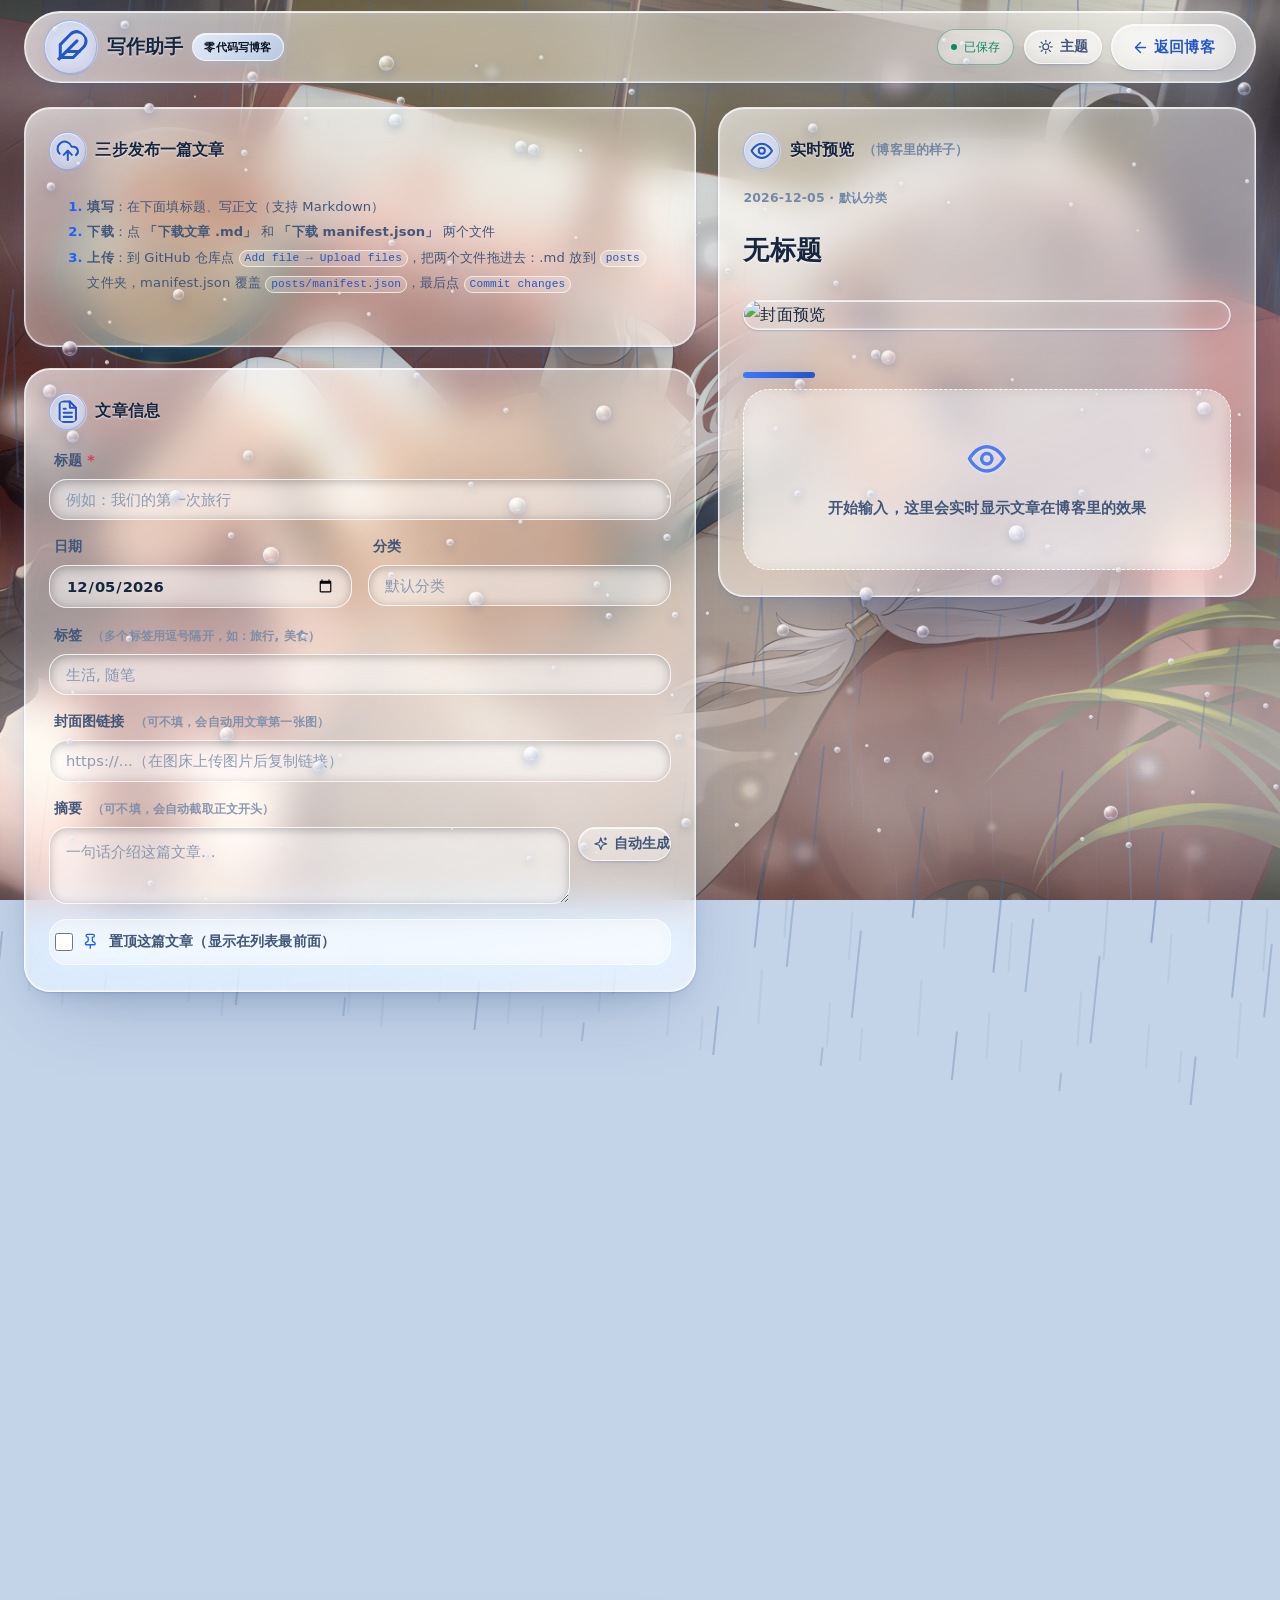
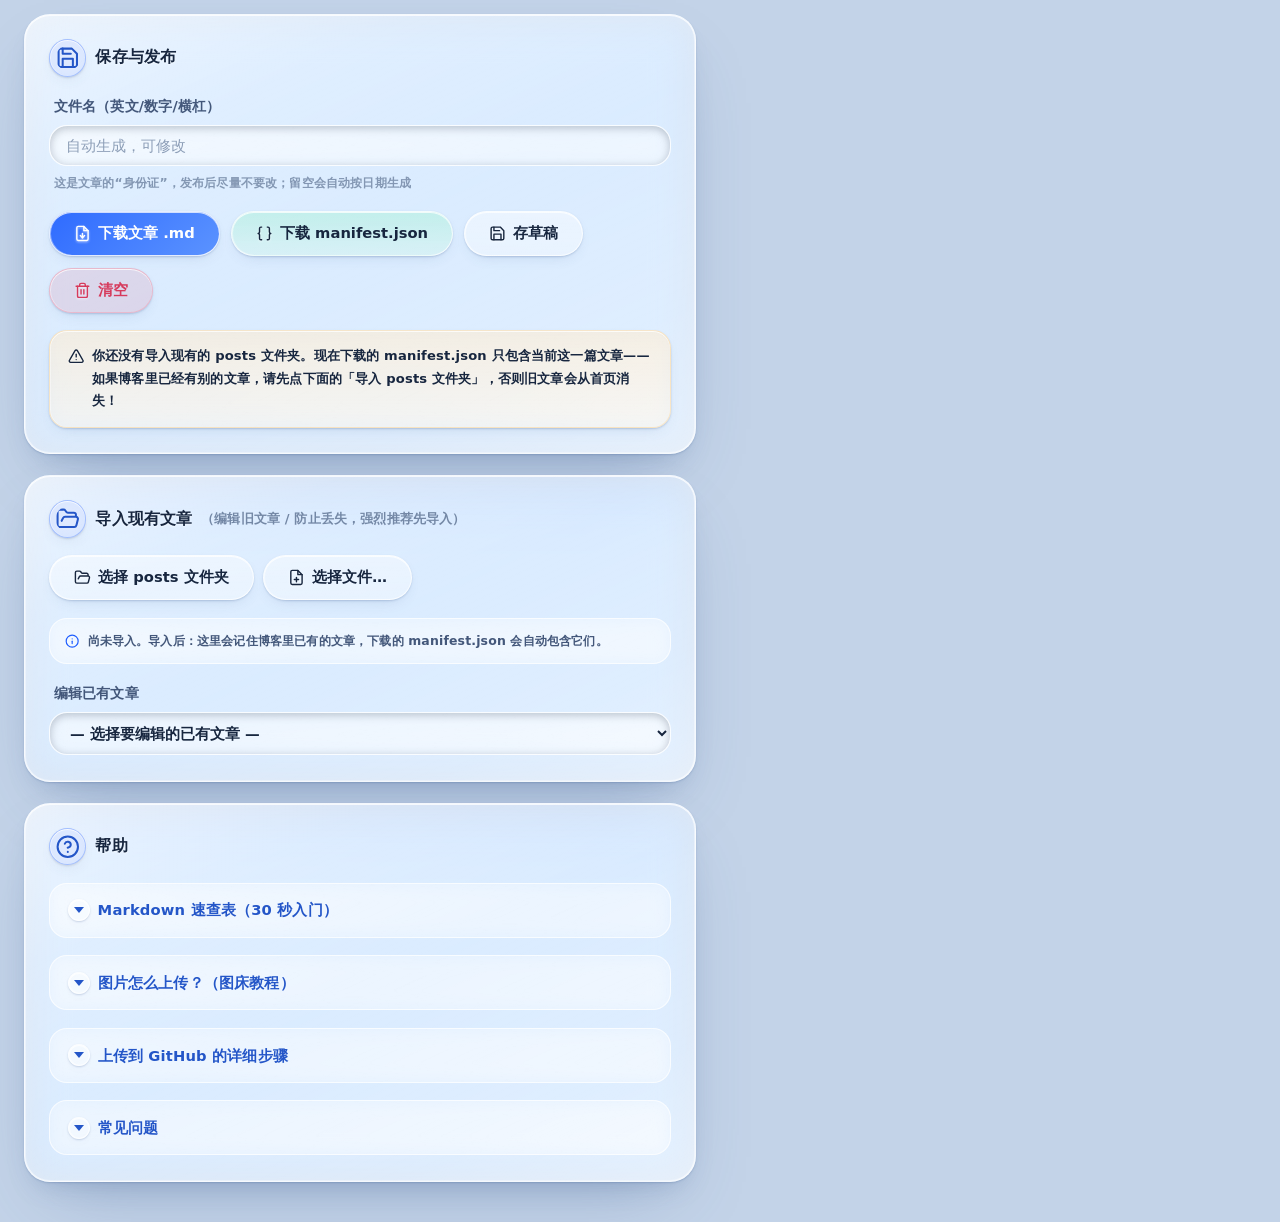
==== commit d6dc4946: "refactor(glass): 光学层级收口、虹膜环去双重模糊+mask fallback、容器与裁剪分离、四态统一、移动端 sticky 加固、RTL 逻辑属性、控制器注册表与架构文档 Co-au" ====
--- a/editor.html
+++ b/editor.html
@@ -315,6 +315,8 @@
     <script src="assets/js/ui/toast.js" defer></script>
     <script src="assets/js/ui/modal.js" defer></script>
     <script src="assets/js/ui/fx.js" defer></script>
+    <!-- 视觉模块生命周期注册表（Blog.controllers.list() 可在控制台查看） -->
+    <script src="assets/js/ui/controllers.js" defer></script>
     <script src="assets/js/ui/rain.js" defer></script>
     <script src="assets/js/ui/glass.js" defer></script>
     <script src="assets/js/editor.js" defer></script>
--- a/assets/css/glass-rain.css
+++ b/assets/css/glass-rain.css
@@ -2,9 +2,11 @@
    雨夜毛玻璃主题 (Rain Glass Theme) — 真·玻璃拟态
    --------------------------------------------------------------------------
    设计目标（不考虑性能，只考虑好看）：
-     1. 真实折射：所有玻璃全部走 GPU 实时 backdrop-filter（blur/saturate/
-        brightness），不是半透明纯色贴片；前景水珠同样用 backdrop-filter
-        对页面内容做实时透镜折射。
+     1. 透镜式模糊（不是物理折射）：玻璃全部走 GPU 实时 backdrop-filter
+        （blur/saturate/brightness）——它的本质是「背景采样 + 模糊 + 滤镜」，
+        没有 distortion / displacement / UV offset，所以准确的说法是
+        「高级毛玻璃 + 镜面高光 + 边缘光学」，而不是 refraction。
+        我们刻意不为了「物理正确」去硬加扭曲，观感优先。
      2. 默认 GPU 加速：动画元素全部 translateZ(0) + will-change，雨幕用
         Canvas + DPR 渲染，多层叠加。
      3. 三层雨：CSS 远/近雨线打底 + Canvas 雨幕（远雨/近雨/涟漪/水花）+
@@ -464,12 +466,27 @@
   pointer-events: none;
   background: var(--glass-iris);
   opacity: .5;
-  -webkit-backdrop-filter: var(--lens-blur);
-  backdrop-filter: var(--lens-blur);
+  /* 这里以前还叠了一层 backdrop-filter：同一块背景被模糊两次，
+     实际效果不是「边缘折射」而是「边缘更糊」，而且 backdrop-filter + mask +
+     伪元素的合成结果在 Chromium / Firefox / WebKit 上并不一致。
+     现在纯靠渐变 + 遮罩画环形高光，跨浏览器表现统一。 */
   -webkit-mask: var(--glass-ring-mask);
   -webkit-mask-composite: xor;
   mask: var(--glass-ring-mask);
   mask-composite: exclude;
+}
+/* mask-composite fallback：不支持的浏览器（旧 Firefox / 旧 Safari）会把整块
+   涂满虹膜色，那还不如退化成一圈 inset 描边高光 */
+@supports not ((mask-composite: exclude) or (-webkit-mask-composite: xor)) {
+  .glass-card::before,
+  body.glass-theme .post-card::before {
+    -webkit-mask: none;
+    mask: none;
+    background: none;
+    box-shadow:
+      inset 0 0 0 1px rgba(255, 255, 255, .34),
+      inset 0 1px 0 rgba(255, 255, 255, .5);
+  }
 }
 
 /* 鼠标悬浮滑光动效 */
@@ -3046,3 +3063,217 @@
   body.glass-theme.glass-flash * { animation: none !important; }
   .lightbox-img { transition: none !important; }
 }
+
+/* ==========================================================================
+   19. 光学层级 (Optical Tiers) —— 这一段是整套玻璃系统的「宪法」
+   --------------------------------------------------------------------------
+   问题：每个 DOM 都套一层 backdrop-filter，最后会变成
+   「磨砂塑料套磨砂塑料」——不是性能问题，是光学叠加问题。
+
+   规定的层级（从远到近，只有 T1 与 T4 拥有真正的 backdrop-filter）：
+
+     T0  天空 / 背景照片 / 极光 / 闪电        .rain-stage（无滤镜，自己发光）
+     T1  大型玻璃容器（唯一的主折射面）        .header-inner .sidebar-section
+                                             .post-card .article-view .glass-card
+                                             .glass-bar .glass-modal .palette-card
+     T2  容器内的内容玻璃（只有表面，不再折射）  .glass-item .glass-badge 卡内分区
+     T3  正文内容层（反玻璃）                  .article-content pre/code/table
+     T4  独立浮层（不在 T1 里面，可以自带折射）  .toast .lightbox-tools .reader-toggle
+                                             .article-mobile-bar #glassSpot
+     T5  前景水珠                            .gdrop（最后一层真透镜）
+
+   规则一句话：**玻璃里面不要再有玻璃**，T1 内部的一切只保留
+   「半透明底 + 边框 + 内高光」，把折射留给容器本身。
+   ========================================================================== */
+
+/* T2：任何处在 T1 容器内部的玻璃控件，一律撤掉自己的 backdrop-filter */
+body.glass-theme .header-inner :is(.glass-item, .glass-btn, .glass-badge, .m3-icon-btn, .lang-select, .search-wrap),
+body.glass-theme .sidebar-section :is(.glass-item, .glass-btn, .glass-badge),
+body.glass-theme .post-card :is(.glass-item, .glass-btn, .glass-badge, .card-tag, .card-category),
+body.glass-theme .article-view :is(.glass-item, .glass-btn, .glass-badge, .card-tag, .card-category, .article-back, .article-nav-item),
+body.glass-theme .glass-card :is(.glass-item, .glass-btn, .glass-badge),
+body.glass-theme .glass-bar :is(.glass-item, .glass-btn, .glass-badge),
+body.glass-theme .glass-modal :is(.glass-item, .glass-btn, .glass-badge),
+body.glass-theme .palette-card :is(.palette-item, .palette-esc),
+body.glass-theme .editor-panel :is(.glass-item, .glass-btn, .glass-badge, .btn, .md-btn) {
+  -webkit-backdrop-filter: none !important;
+  backdrop-filter: none !important;
+}
+
+/* 撤掉折射之后，靠「表面」把层次找回来：更实的底 + 更亮的内高光 */
+body.glass-theme .glass-card .glass-item,
+body.glass-theme .post-card .glass-item,
+body.glass-theme .article-view .glass-item,
+body.glass-theme .sidebar-section .glass-item {
+  background: linear-gradient(180deg, rgba(255, 255, 255, .16), rgba(255, 255, 255, .05) 46%, rgba(255, 255, 255, .03));
+  box-shadow:
+    inset 0 1px 0 rgba(255, 255, 255, .34),
+    inset 0 -1px 0 rgba(255, 255, 255, .07),
+    0 6px 16px -12px rgba(0, 3, 10, .85);
+}
+html[data-theme="light"] body.glass-theme .glass-card .glass-item,
+html[data-theme="light"] body.glass-theme .post-card .glass-item,
+html[data-theme="light"] body.glass-theme .article-view .glass-item,
+html[data-theme="light"] body.glass-theme .sidebar-section .glass-item {
+  background: linear-gradient(180deg, rgba(255, 255, 255, .7), rgba(255, 255, 255, .42));
+}
+
+/* T1 之间也不要互相套：卡片里再放卡片时，内层退化成 T2 */
+body.glass-theme .glass-card .glass-card,
+body.glass-theme .post-card .glass-card,
+body.glass-theme .article-view .glass-card,
+body.glass-theme .glass-modal .glass-card {
+  -webkit-backdrop-filter: none;
+  backdrop-filter: none;
+  box-shadow: var(--shadow-sm);
+}
+body.glass-theme .glass-card .glass-card::before,
+body.glass-theme .article-view .glass-card::before { display: none; }   /* 不要两圈虹膜环 */
+
+/* T4：独立浮层允许自带折射（它们直接挂在 body 上，不在任何 T1 内部） */
+body.glass-theme > .toast-container .toast,
+body.glass-theme > .lightbox .lightbox-tools,
+body.glass-theme > .reader-toggle,
+body.glass-theme > .article-mobile-bar {
+  -webkit-backdrop-filter: var(--lens-blur-soft);
+  backdrop-filter: var(--lens-blur-soft);
+}
+
+/* ==========================================================================
+   20. 交互四态统一：hover / focus-visible / active / disabled
+   --------------------------------------------------------------------------
+   以前 hover 一套、focus-visible 另一套，键盘操作时视觉层级对不上。
+   现在四个状态共用同一组变量，键盘用户看到的和鼠标用户完全一致。
+   ========================================================================== */
+
+body.glass-theme :is(button, .glass-btn, .sidebar-cat-item, .sidebar-archive-item,
+  .sidebar-tag, .card-tag, .card-category, .page-btn, .article-nav-item,
+  .palette-item, .glass-modal-btn, a.blog-name, .editor-back-link) {
+  transition:
+    transform var(--dur) var(--ease),
+    border-color var(--dur) var(--ease),
+    box-shadow var(--dur) var(--ease),
+    background-color var(--dur) var(--ease),
+    color var(--dur) var(--ease);
+}
+
+/* hover 与 focus-visible 表现完全一致（只有精细指针才享受 hover） */
+@media (hover: hover) and (pointer: fine) {
+  body.glass-theme :is(button, .glass-btn, .sidebar-cat-item, .sidebar-archive-item,
+    .sidebar-tag, .card-tag, .card-category, .page-btn, .article-nav-item,
+    .glass-modal-btn):hover:not(:disabled) {
+    border-color: var(--border-strong);
+    box-shadow: var(--shadow-sm), inset 0 0 18px -10px rgba(255, 255, 255, .45);
+  }
+}
+body.glass-theme :is(button, .glass-btn, .sidebar-cat-item, .sidebar-archive-item,
+  .sidebar-tag, .card-tag, .card-category, .page-btn, .article-nav-item,
+  .palette-item, .glass-modal-btn, a, select, input, textarea):focus-visible {
+  outline: 2px solid var(--accent-ring);
+  outline-offset: 2px;
+  border-color: var(--border-strong);
+  box-shadow: var(--shadow-sm), inset 0 0 18px -10px rgba(255, 255, 255, .45);
+}
+/* active 永远比 hover 更「按下去」 */
+body.glass-theme :is(button, .glass-btn, .sidebar-cat-item, .sidebar-archive-item,
+  .sidebar-tag, .page-btn, .article-nav-item, .glass-modal-btn):active:not(:disabled) {
+  transform: translateY(0) scale(.985) translateZ(0);
+  box-shadow: inset 0 2px 6px -2px rgba(0, 3, 10, .45), inset 0 1px rgba(255, 255, 255, .22);
+}
+/* disabled 一眼可辨，且不接受任何 hover / active 反馈 */
+body.glass-theme :is(button, .glass-btn, .page-btn, .glass-modal-btn):disabled,
+body.glass-theme [aria-disabled="true"] {
+  opacity: .48;
+  filter: saturate(55%);
+  cursor: not-allowed;
+  transform: none !important;
+  box-shadow: var(--shadow-sm) !important;
+}
+
+/* ==========================================================================
+   21. 移动端 sticky + backdrop-filter 加固（Android Chromium 重灾区）
+   --------------------------------------------------------------------------
+   translateZ(0) 会让元素成为包含块与新的 stacking context，
+   和 position: sticky + backdrop-filter 叠在一起时，安卓上常见：
+   滚动中背景突然不模糊、sticky 抖动、fixed 浮层被吃掉。
+   移动端这里改用 will-change: backdrop-filter + isolation，不再强推图层。
+   ========================================================================== */
+
+@media (max-width: 768px) {
+  body.glass-theme .site-header {
+    isolation: isolate;
+    /* 顶栏自己就是 stacking context 的边界，别让它被内部 transform 影响 */
+    transform: none;
+  }
+  body.glass-theme .header-inner,
+  body.glass-theme .glass-bar {
+    transform: none;                    /* 去掉 translateZ(0) */
+    will-change: backdrop-filter;       /* 交给浏览器决定图层，安卓更稳 */
+    -webkit-backdrop-filter: saturate(140%) blur(20px);
+    backdrop-filter: saturate(140%) blur(20px);
+  }
+  /* 抽屉 / 遮罩 / 灯箱 / 面板都要高于顶栏，绝不能被顶栏的层级吃掉 */
+  body.glass-theme .sidebar { z-index: 4000; }
+  body.glass-theme .sidebar-overlay { z-index: 3900; }
+  .palette { z-index: 6600; }
+  .glass-modal-layer { z-index: 6800; }
+  .lightbox { z-index: 10000; }
+}
+
+/* ==========================================================================
+   22. RTL：逻辑属性收口（阿拉伯语 / 希伯来语 / 波斯语）
+   ========================================================================== */
+
+[dir="rtl"] .reader-toggle { right: auto; left: 1.2rem; }
+[dir="rtl"] .palette-hint kbd { margin-inline-end: 0; margin-inline-start: .2rem; }
+[dir="rtl"] .lightbox-prev { left: auto; right: 1.2rem; }
+[dir="rtl"] .lightbox-next { right: auto; left: 1.2rem; }
+[dir="rtl"] .lightbox-close { right: auto; left: 1.2rem; }
+[dir="rtl"] .toast-container { left: 1rem; right: auto; }
+[dir="rtl"] .article-mobile-bar button { flex-direction: row-reverse; }
+[dir="rtl"] .palette-item,
+[dir="rtl"] .toast,
+[dir="rtl"] .glass-modal-actions { direction: rtl; }
+[dir="rtl"] .error-card .error-causes { text-align: start; }
+/* 方向无关的间距一律用逻辑属性，别再写 left / right */
+.palette-head { padding-inline: 1.1rem; }
+.palette-section { padding-inline: .7rem; }
+.palette-item { padding-inline: .7rem; }
+.save-status { padding-inline: .8rem; }
+
+/* ==========================================================================
+   23. 玻璃容器 ≠ 裁剪容器 ≠ 浮层容器
+   --------------------------------------------------------------------------
+   以前 .glass-card / .post-card 用 overflow: hidden 去裁掉故意放大到
+   inset:-30% 的掠光（sheen）。副作用是：卡片里以后放 tooltip / dropdown /
+   popover / 水珠，全都会被一起裁掉。
+   现在改成「谁产生溢出，谁自己裁」：掠光用 clip-path 裁在自己的圆角内，
+   容器本身恢复 overflow: visible，浮层可以自由溢出。
+   ========================================================================== */
+
+body.glass-theme .post-card,
+body.glass-theme .article-view,
+.glass-card {
+  overflow: visible;
+  /* 背景与伪元素仍然只画在圆角范围内 */
+  background-clip: padding-box;
+}
+/* 掠光自己裁自己：保持「光从卡片外扫进来」的观感，但不连累子元素。
+   伪元素 inset:-40% ⇒ 自身尺寸是卡片的 1.8 倍，要裁回卡片边界
+   需要 0.4 / 1.8 ≈ 22.2%；inset:-30% ⇒ 0.3 / 1.6 ≈ 18.8%。 */
+body.glass-theme .post-card::after { clip-path: inset(22.2% round var(--radius)); }
+.glass-card::after { clip-path: inset(18.8% round var(--radius)); }
+/* 卡片不再整体裁剪了，封面图必须自己保住圆角 */
+body.glass-theme .card-cover,
+body.glass-theme .card-cover img { border-radius: var(--radius-sm); }
+@supports not (clip-path: inset(10% round 10px)) {
+  /* 老浏览器没有 clip-path round：退回原来的裁剪方式，保证不漏光 */
+  body.glass-theme .post-card,
+  .glass-card { overflow: hidden; }
+}
+/* 需要在卡片里放浮层时，给浮层自己加这个类即可（不改容器） */
+.glass-overlay-escape {
+  position: absolute;
+  z-index: 60;
+  isolation: isolate;
+}
